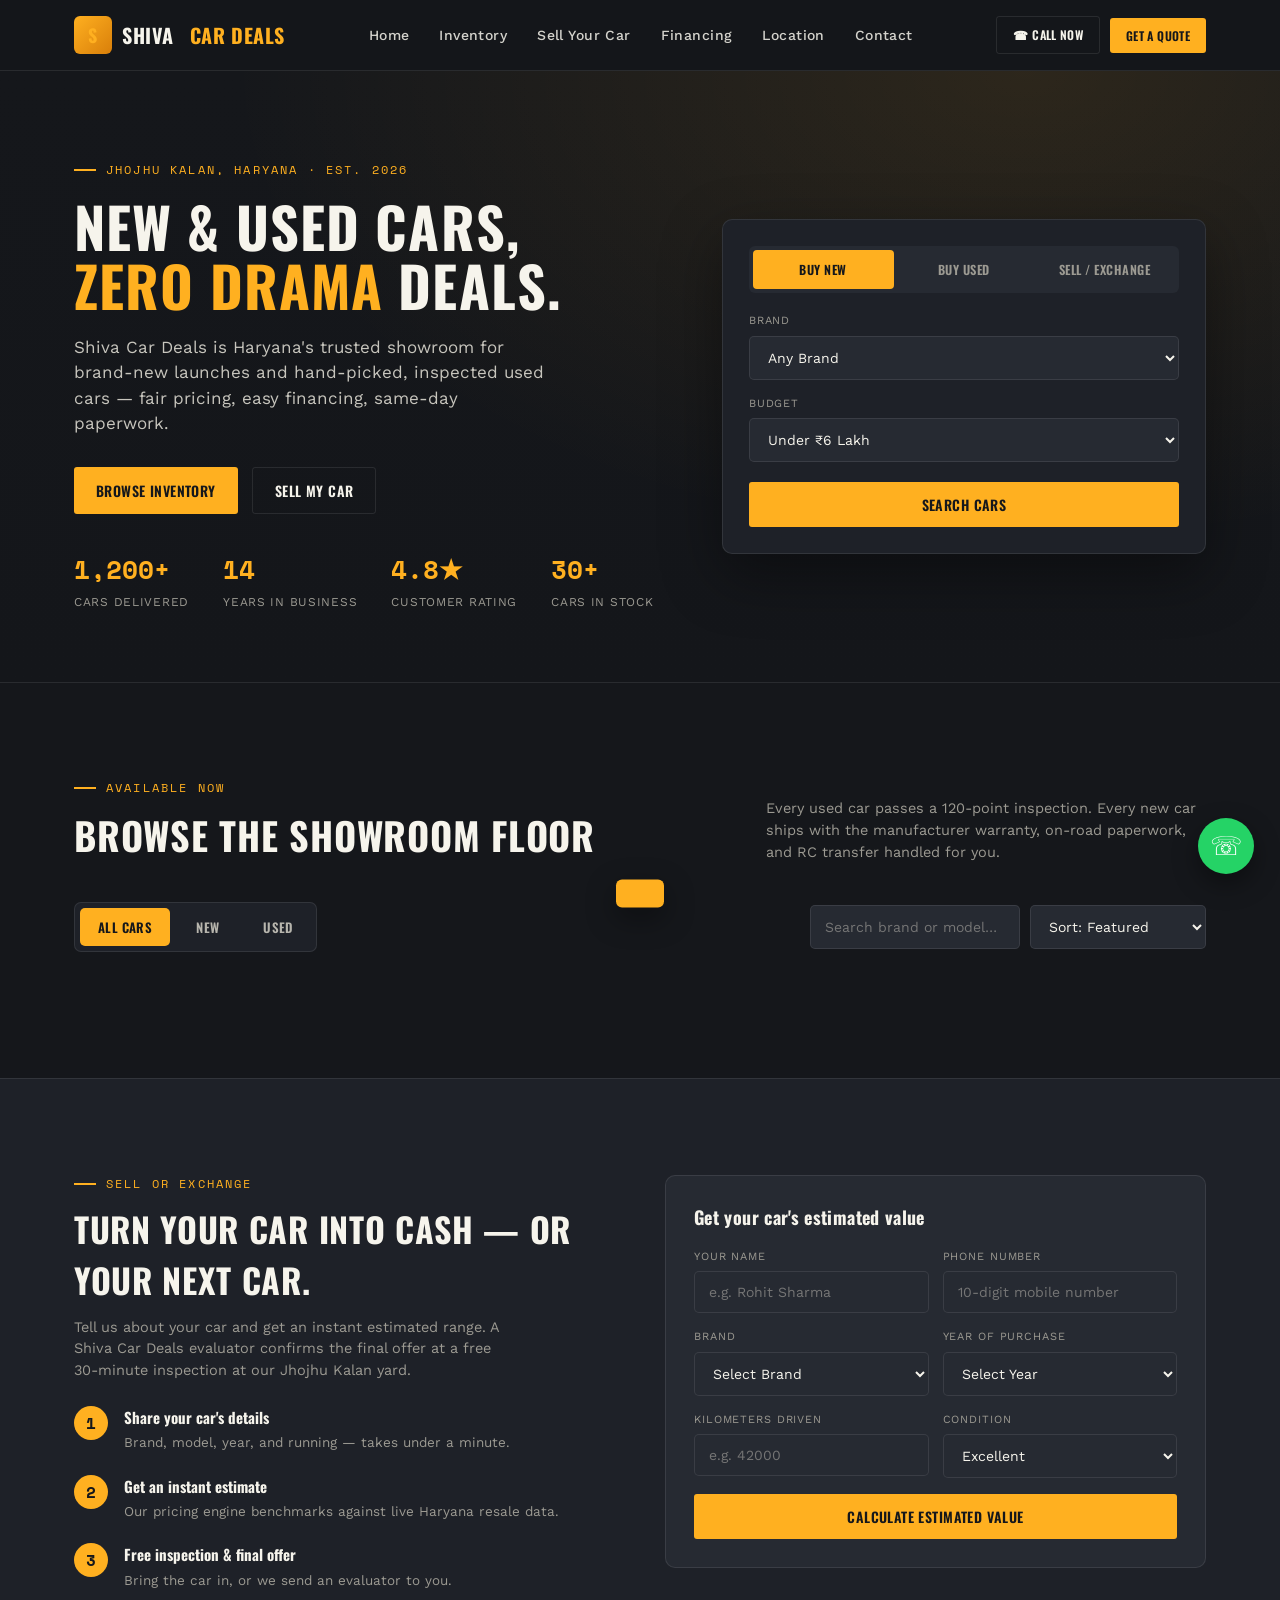
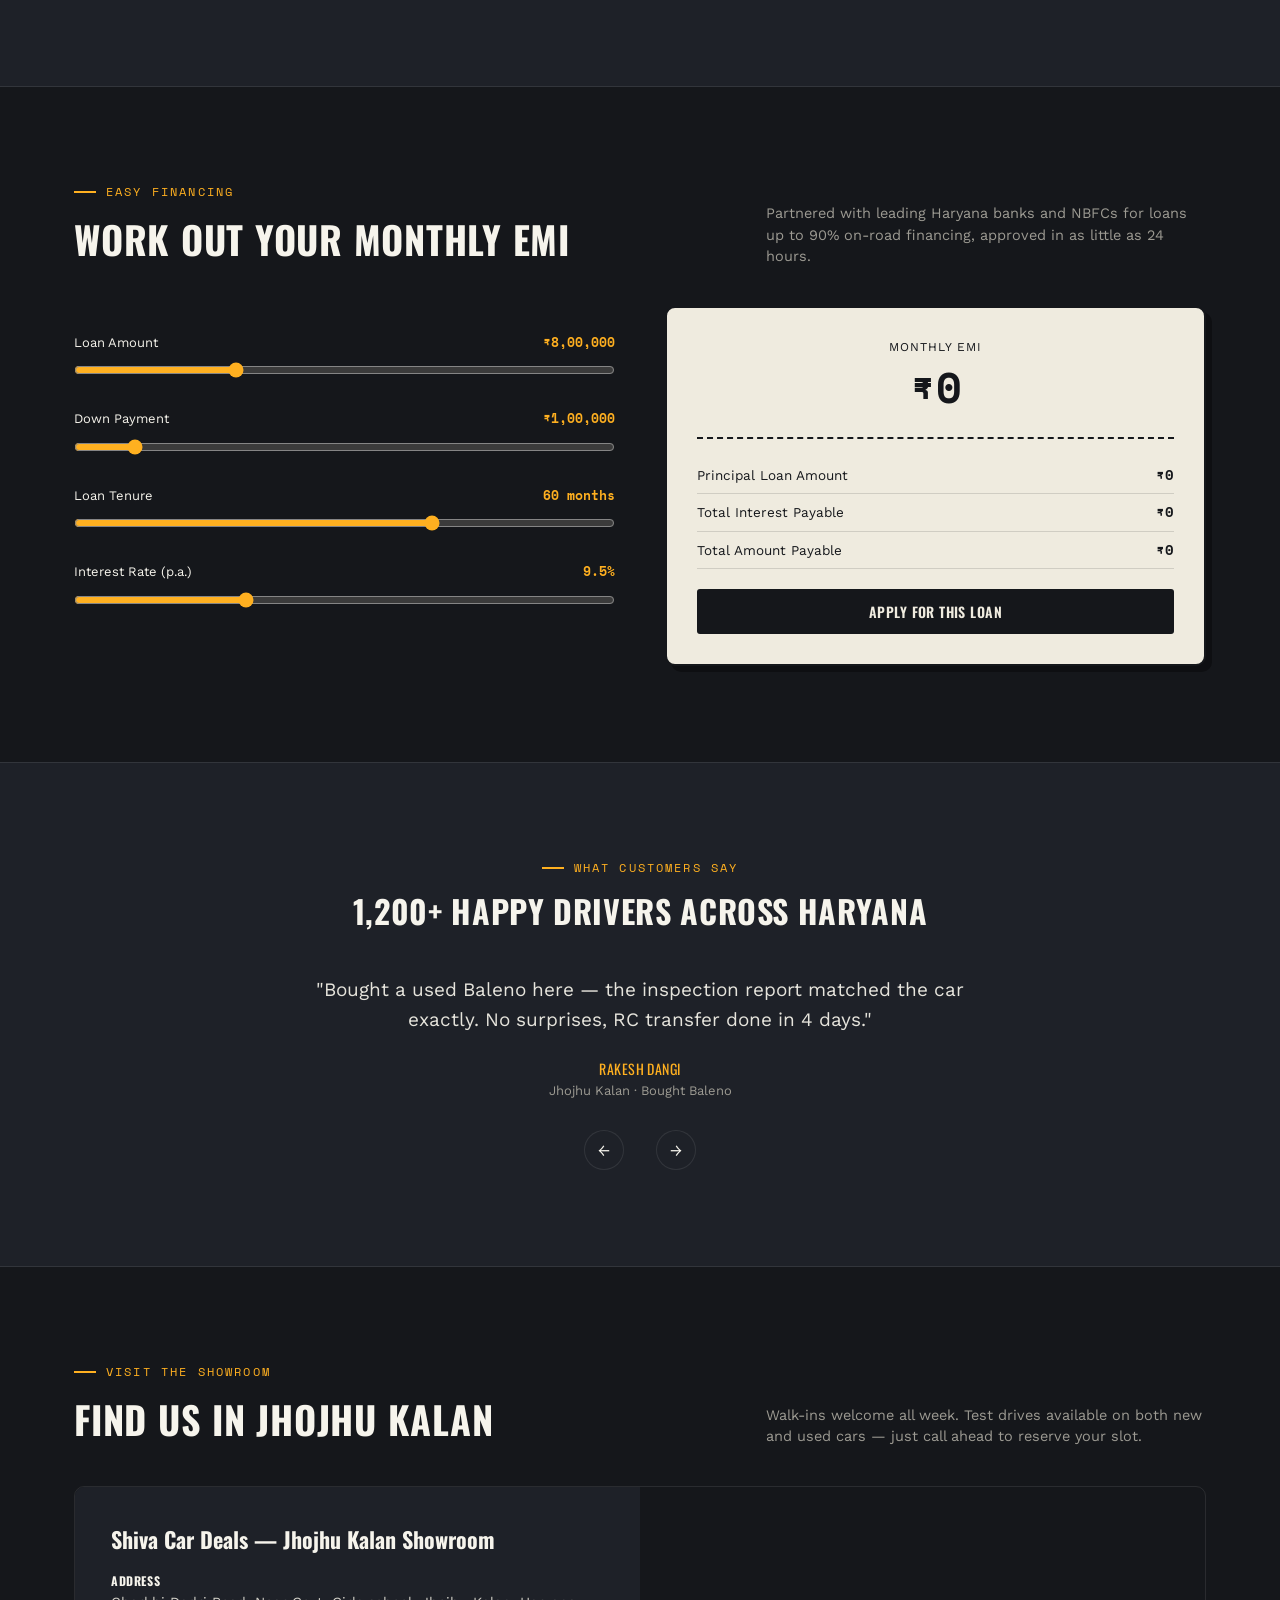
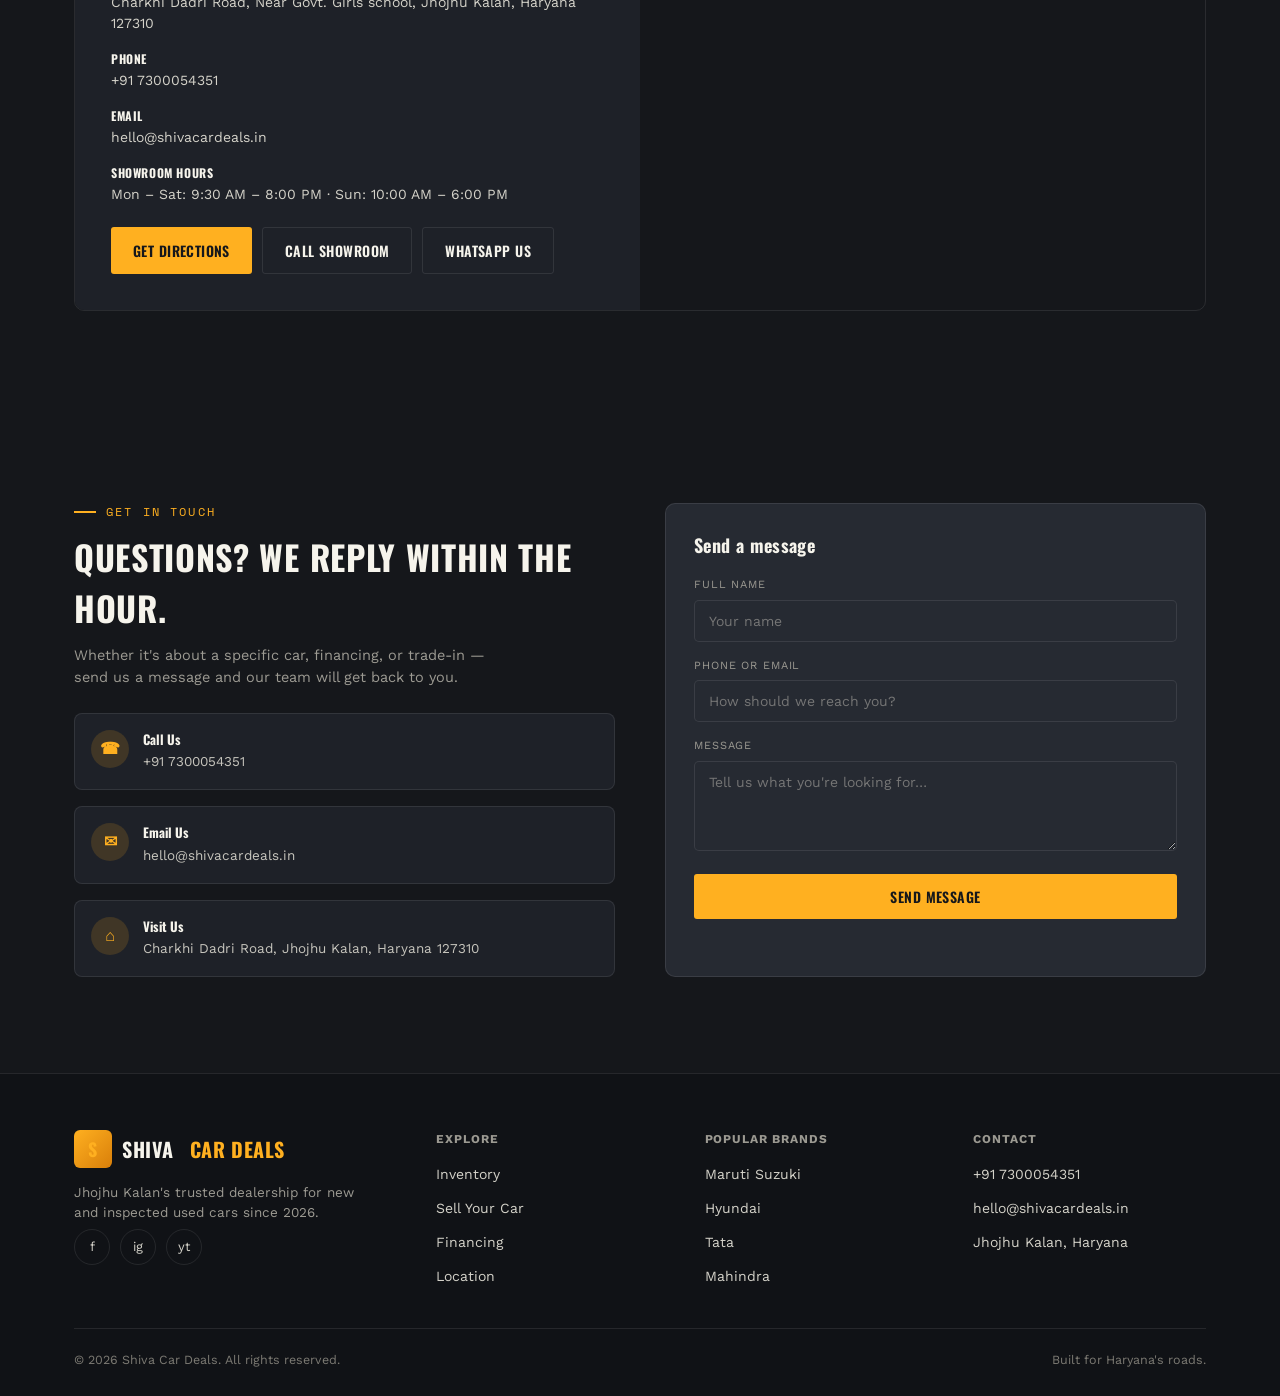
==== index.html @ cdb900ca "Rename shiva.html to index.html" ====
<!DOCTYPE html>
<html lang="en">
<head>
<meta charset="UTF-8">
<meta name="viewport" content="width=device-width, initial-scale=1.0">
<title>Shiva Car Deals — New & Used Cars in Jhojhu Kalan, Haryana</title>
<style>
@import url('https://fonts.googleapis.com/css2?family=Oswald:wght@500;600;700&family=Work+Sans:wght@400;500;600&family=Space+Mono:wght@400;700&display=swap');

:root{
  --asphalt:#15171B;
  --panel:#1E2128;
  --panel-2:#262A32;
  --cream:#F6F4EC;
  --paper:#EFEBDF;
  --amber:#FFB020;
  --amber-dim:#8a6216;
  --red:#D6483F;
  --line:rgba(255,255,255,0.09);
  --line-dark:rgba(21,23,27,0.14);
  --ink:#15171B;
  --ink-soft:#4b4f58;
}
*{box-sizing:border-box; margin:0; padding:0;}
html{scroll-behavior:smooth;}
body{
  background:var(--asphalt);
  color:var(--cream);
  font-family:'Work Sans', sans-serif;
  line-height:1.5;
  overflow-x:hidden;
}
h1,h2,h3,h4,.display{
  font-family:'Oswald', sans-serif;
  text-transform:uppercase;
  letter-spacing:0.02em;
  font-weight:700;
}
.mono{font-family:'Space Mono', monospace;}
a{color:inherit; text-decoration:none;}
button{font-family:inherit; cursor:pointer; border:none;}
img{max-width:100%; display:block;}
.wrap{max-width:1180px; margin:0 auto; padding:0 24px;}
.eyebrow{
  font-family:'Space Mono', monospace;
  font-size:12px;
  letter-spacing:0.18em;
  text-transform:uppercase;
  color:var(--amber);
  display:flex; align-items:center; gap:10px;
}
.eyebrow::before{content:""; width:22px; height:2px; background:var(--amber); display:inline-block;}
section{padding:96px 0;}
@media(max-width:760px){ section{padding:64px 0;} }

/* ---------- plate badge signature ---------- */
.plate{
  display:inline-flex;
  align-items:center;
  gap:8px;
  background:var(--paper);
  color:var(--ink);
  border:2.5px solid var(--ink);
  border-radius:4px;
  padding:4px 10px;
  font-family:'Space Mono', monospace;
  font-weight:700;
  font-size:13px;
  letter-spacing:0.04em;
  box-shadow: 2px 2px 0 rgba(0,0,0,0.25);
  white-space:nowrap;
}
.plate .flag{
  background:#1b3a8a;
  color:#fff;
  font-size:9px;
  padding:2px 4px;
  border-radius:2px;
  letter-spacing:0;
}
.plate.amber-plate{ background:var(--amber); border-color:var(--ink); }
.plate.red-plate{ background:#f0dede; }

/* ---------- nav ---------- */
header{
  position:sticky; top:0; z-index:500;
  background:rgba(21,23,27,0.92);
  backdrop-filter:blur(10px);
  border-bottom:1px solid var(--line);
}
nav{
  display:flex; align-items:center; justify-content:space-between;
  padding:16px 24px; max-width:1180px; margin:0 auto;
}
.logo{
  display:flex; align-items:center; gap:10px;
  font-family:'Oswald'; font-weight:700; font-size:20px; letter-spacing:0.03em;
}
.logo-badge{
  width:38px; height:38px; border-radius:6px;
  background:linear-gradient(135deg, var(--amber), #d97f0a);
  display:flex; align-items:center; justify-content:center;
  color:var(--ink); font-weight:700; font-size:18px;
}
.logo span{color:var(--amber);}
.nav-links{
  display:flex; gap:30px; align-items:center;
  font-size:14px; font-weight:500; letter-spacing:0.03em;
}
.nav-links a{ position:relative; padding:6px 0; opacity:0.85; transition:opacity .2s;}
.nav-links a:hover{opacity:1; color:var(--amber);}
.nav-cta{
  display:flex; gap:10px; align-items:center;
}
.btn{
  display:inline-flex; align-items:center; justify-content:center; gap:8px;
  padding:12px 22px;
  border-radius:3px;
  font-weight:600; font-size:14px;
  letter-spacing:0.03em;
  text-transform:uppercase;
  font-family:'Oswald';
  transition:transform .15s ease, box-shadow .15s ease, background .2s;
  cursor:pointer;
}
.btn-amber{ background:var(--amber); color:var(--ink); }
.btn-amber:hover{ transform:translateY(-2px); box-shadow:0 6px 18px rgba(255,176,32,0.35); }
.btn-outline{ background:transparent; color:var(--cream); border:1.5px solid var(--line); }
.btn-outline:hover{ border-color:var(--amber); color:var(--amber); }
.btn-dark{ background:var(--ink); color:var(--paper); }
.btn-dark:hover{ transform:translateY(-2px); }
.btn-sm{ padding:9px 16px; font-size:12px; }
.btn-full{ width:100%; }
.hamburger{ display:none; flex-direction:column; gap:5px; background:none; padding:6px; }
.hamburger span{ width:24px; height:2px; background:var(--cream); display:block; }

/* ---------- hero ---------- */
.hero{
  position:relative;
  padding:90px 0 70px;
  background:
    radial-gradient(ellipse at 80% 0%, rgba(255,176,32,0.10), transparent 55%),
    linear-gradient(180deg, #15171B 0%, #14161A 100%);
  overflow:hidden;
}
.hero::after{
  content:"";
  position:absolute; left:0; right:0; bottom:0; height:1px;
  background:var(--line);
}
.hero-grid{
  display:grid; grid-template-columns:1.1fr 0.9fr; gap:56px; align-items:center;
}
@media(max-width:900px){ .hero-grid{ grid-template-columns:1fr; } }
.hero h1{
  font-size:clamp(34px, 5vw, 56px);
  line-height:1.05;
  margin:18px 0 20px;
}
.hero h1 em{ font-style:normal; color:var(--amber); }
.hero p.lead{
  font-size:17px; color:#c7c5bd; max-width:480px; margin-bottom:30px;
}
.hero-actions{ display:flex; gap:14px; flex-wrap:wrap; margin-bottom:36px; }
.stat-row{ display:flex; gap:34px; flex-wrap:wrap; }
.stat b{ display:block; font-family:'Space Mono'; font-size:26px; color:var(--amber); }
.stat span{ font-size:12px; letter-spacing:0.06em; color:#9c9a92; text-transform:uppercase; }

/* search widget card */
.search-card{
  background:var(--panel);
  border:1px solid var(--line);
  border-radius:10px;
  padding:26px;
  box-shadow:0 20px 60px rgba(0,0,0,0.4);
}
.mode-toggle{
  display:flex; background:var(--panel-2); border-radius:6px; padding:4px; margin-bottom:20px;
}
.mode-toggle button{
  flex:1; background:transparent; color:#9c9a92; padding:10px 6px; border-radius:4px;
  font-family:'Oswald'; font-size:12.5px; letter-spacing:0.04em; text-transform:uppercase; font-weight:600;
  transition:all .2s;
}
.mode-toggle button.active{ background:var(--amber); color:var(--ink); }
.field-label{ font-size:11px; letter-spacing:0.08em; text-transform:uppercase; color:#9c9a92; margin-bottom:6px; display:block; }
.field{ margin-bottom:16px; }
select, input, textarea{
  width:100%;
  background:var(--panel-2);
  border:1px solid var(--line);
  color:var(--cream);
  padding:12px 14px;
  border-radius:5px;
  font-family:'Work Sans';
  font-size:14px;
}
select:focus, input:focus, textarea:focus{ outline:2px solid var(--amber); outline-offset:1px; border-color:var(--amber); }
.search-card .btn{ margin-top:4px; }

/* ---------- section headers ---------- */
.sec-head{ display:flex; justify-content:space-between; align-items:flex-end; gap:20px; margin-bottom:38px; flex-wrap:wrap; }
.sec-head h2{ font-size:clamp(26px,3.4vw,38px); margin-top:10px; }
.sec-head p{ color:#9c9a92; max-width:440px; font-size:14.5px; }

/* ---------- inventory ---------- */
.inv-controls{
  display:flex; justify-content:space-between; gap:16px; flex-wrap:wrap; margin-bottom:30px;
  align-items:center;
}
.tabs{ display:flex; gap:8px; background:var(--panel); padding:5px; border-radius:7px; border:1px solid var(--line); }
.tabs button{ background:transparent; color:#b7b5ad; padding:9px 18px; border-radius:5px; font-family:'Oswald'; font-size:13px; text-transform:uppercase; letter-spacing:0.03em; font-weight:600; }
.tabs button.active{ background:var(--amber); color:var(--ink); }
.inv-tools{ display:flex; gap:10px; flex-wrap:wrap; }
.inv-tools input, .inv-tools select{ width:auto; min-width:150px; }

.car-grid{ display:grid; grid-template-columns:repeat(3,1fr); gap:22px; }
@media(max-width:960px){ .car-grid{grid-template-columns:repeat(2,1fr);} }
@media(max-width:640px){ .car-grid{grid-template-columns:1fr;} }

.car-card{
  background:var(--panel); border:1px solid var(--line); border-radius:10px; overflow:hidden;
  display:flex; flex-direction:column; transition:transform .2s, border-color .2s;
}
.car-card:hover{ transform:translateY(-4px); border-color:rgba(255,176,32,0.4); }
.car-photo{
  height:150px; position:relative;
  display:flex; align-items:center; justify-content:center;
}
.car-photo .status-tag{
  position:absolute; top:12px; left:12px;
  font-family:'Oswald'; font-size:11px; font-weight:700; letter-spacing:0.05em; text-transform:uppercase;
  padding:5px 10px; border-radius:3px; color:var(--ink);
}
.tag-new{ background:var(--amber); }
.tag-used{ background:#cfd2d8; }
.car-photo svg{ width:88px; height:auto; opacity:0.92; }
.car-body{ padding:18px 18px 20px; display:flex; flex-direction:column; gap:10px; flex:1; }
.car-title{ font-family:'Oswald'; font-size:17px; font-weight:600; text-transform:none; letter-spacing:0; }
.car-meta{ display:flex; flex-wrap:wrap; gap:6px 14px; font-size:12.5px; color:#9c9a92; font-family:'Space Mono'; }
.car-price-row{ display:flex; justify-content:space-between; align-items:center; margin-top:4px; }
.car-actions{ display:flex; gap:8px; margin-top:8px; }
.car-actions .btn{ flex:1; padding:10px; font-size:11.5px; }

/* ---------- sell your car ---------- */
.sell-section{ background:var(--panel); border-top:1px solid var(--line); border-bottom:1px solid var(--line); }
.sell-grid{ display:grid; grid-template-columns:1fr 1fr; gap:50px; align-items:start; }
@media(max-width:860px){ .sell-grid{grid-template-columns:1fr;} }
.sell-steps{ display:flex; flex-direction:column; gap:22px; margin-top:24px; }
.sell-step{ display:flex; gap:16px; }
.sell-step .num{
  font-family:'Space Mono'; font-weight:700; color:var(--ink); background:var(--amber);
  width:34px; height:34px; border-radius:50%; display:flex; align-items:center; justify-content:center; flex-shrink:0;
}
.sell-step h4{ font-size:15px; text-transform:none; letter-spacing:0; margin-bottom:4px; }
.sell-step p{ font-size:13.5px; color:#9c9a92; }
.form-card{ background:var(--panel-2); border:1px solid var(--line); border-radius:10px; padding:28px; }
.form-row2{ display:grid; grid-template-columns:1fr 1fr; gap:14px; }
@media(max-width:520px){ .form-row2{grid-template-columns:1fr;} }
.result-box{
  margin-top:18px; padding:16px; border-radius:7px; background:rgba(255,176,32,0.1); border:1px dashed var(--amber);
  display:none;
}
.result-box.show{ display:block; }
.result-box .value{ font-family:'Space Mono'; font-size:26px; color:var(--amber); font-weight:700; }

/* ---------- finance ---------- */
.finance-grid{ display:grid; grid-template-columns:1fr 1fr; gap:50px; align-items:center; }
@media(max-width:860px){ .finance-grid{grid-template-columns:1fr; } }
.slider-block{ margin-bottom:22px; }
.slider-top{ display:flex; justify-content:space-between; font-size:13px; margin-bottom:8px; }
.slider-top .val{ font-family:'Space Mono'; color:var(--amber); font-weight:700; }
input[type=range]{
  width:100%; accent-color:var(--amber); background:transparent; padding:0; height:20px;
}
.emi-card{
  background:var(--paper); color:var(--ink); border-radius:10px; padding:30px;
  border:2.5px solid var(--ink); box-shadow:6px 6px 0 rgba(0,0,0,0.35);
}
.emi-top{ text-align:center; padding-bottom:18px; border-bottom:2px dashed var(--ink); margin-bottom:18px; }
.emi-top .amt{ font-family:'Space Mono'; font-size:42px; font-weight:700; }
.emi-row{ display:flex; justify-content:space-between; font-size:13.5px; padding:8px 0; border-bottom:1px solid var(--line-dark); }
.emi-row b{ font-family:'Space Mono'; }

/* ---------- testimonials ---------- */
.testi-wrap{ position:relative; max-width:720px; margin:0 auto; text-align:center; }
.testi-slide{ display:none; }
.testi-slide.active{ display:block; animation:fade .4s ease; }
@keyframes fade{ from{opacity:0; transform:translateY(6px);} to{opacity:1; transform:translateY(0);} }
.testi-slide p{ font-size:19px; line-height:1.6; color:#e6e4dc; }
.testi-slide .who{ margin-top:22px; font-family:'Oswald'; color:var(--amber); font-size:14px; letter-spacing:0.03em; text-transform:uppercase; }
.testi-slide .who span{ display:block; color:#9c9a92; font-family:'Work Sans'; text-transform:none; letter-spacing:0; font-size:13px; margin-top:2px;}
.testi-controls{ display:flex; justify-content:center; gap:16px; align-items:center; margin-top:30px; }
.testi-controls button{ background:var(--panel); border:1px solid var(--line); width:40px; height:40px; border-radius:50%; color:var(--cream); font-size:16px; }
.testi-controls button:hover{ border-color:var(--amber); color:var(--amber); }
.dots{ display:flex; gap:8px; }
.dot{ width:8px; height:8px; border-radius:50%; background:var(--line); }
.dot.active{ background:var(--amber); }

/* ---------- location ---------- */
.loc-grid{ display:grid; grid-template-columns:1fr 1fr; gap:0; border:1px solid var(--line); border-radius:10px; overflow:hidden; }
@media(max-width:860px){ .loc-grid{grid-template-columns:1fr;} }
.loc-info{ background:var(--panel); padding:36px; }
.loc-info h3{ font-size:22px; margin-bottom:16px; text-transform:none; letter-spacing:0; }
.loc-line{ display:flex; gap:12px; margin-bottom:16px; font-size:14px; color:#d4d2c9; }
.loc-line b{ color:var(--cream); display:block; font-family:'Oswald'; font-size:12px; letter-spacing:0.05em; text-transform:uppercase; margin-bottom:2px; }
.loc-actions{ display:flex; gap:10px; flex-wrap:wrap; margin-top:22px; }
.map-frame{ min-height:380px; width:100%; border:0; filter:grayscale(0.15) contrast(1.05); }

/* ---------- contact ---------- */
.contact-grid{ display:grid; grid-template-columns:1fr 1fr; gap:50px; }
@media(max-width:860px){ .contact-grid{grid-template-columns:1fr;} }
.contact-card-list{ display:flex; flex-direction:column; gap:16px; margin-top:24px; }
.contact-item{ display:flex; gap:14px; align-items:flex-start; padding:16px; background:var(--panel); border:1px solid var(--line); border-radius:8px; }
.contact-item .ic{ width:38px; height:38px; border-radius:50%; background:rgba(255,176,32,0.15); color:var(--amber); display:flex; align-items:center; justify-content:center; flex-shrink:0; font-weight:700; }
.toast{
  position:fixed; bottom:26px; left:50%; transform:translateX(-50%) translateY(120%);
  background:var(--amber); color:var(--ink); padding:14px 24px; border-radius:6px;
  font-family:'Oswald'; font-weight:600; letter-spacing:0.03em; font-size:14px;
  box-shadow:0 10px 30px rgba(0,0,0,0.4); z-index:2000; transition:transform .35s ease;
}
.toast.show{ transform:translateX(-50%) translateY(0); }

/* ---------- footer ---------- */
footer{ background:#101216; border-top:1px solid var(--line); padding:56px 0 26px; }
.footer-grid{ display:grid; grid-template-columns:1.4fr 1fr 1fr 1fr; gap:36px; margin-bottom:40px; }
@media(max-width:760px){ .footer-grid{grid-template-columns:1fr 1fr;} }
.footer-grid h5{ font-size:12px; letter-spacing:0.08em; color:#9c9a92; text-transform:uppercase; margin-bottom:14px; }
.footer-grid ul{ list-style:none; display:flex; flex-direction:column; gap:10px; }
.footer-grid a{ font-size:14px; color:#d4d2c9; }
.footer-grid a:hover{ color:var(--amber); }
.social-row{ display:flex; gap:10px; margin-top:6px; }
.social-row a{ width:36px; height:36px; border-radius:50%; border:1px solid var(--line); display:flex; align-items:center; justify-content:center; font-size:13px; }
.social-row a:hover{ border-color:var(--amber); color:var(--amber); }
.footer-bottom{ display:flex; justify-content:space-between; flex-wrap:wrap; gap:12px; padding-top:22px; border-top:1px solid var(--line); font-size:12.5px; color:#7c7a73; }

/* ---------- modal ---------- */
.modal-overlay{
  position:fixed; inset:0; background:rgba(10,11,13,0.75); z-index:1000;
  display:none; align-items:center; justify-content:center; padding:20px; backdrop-filter:blur(3px);
}
.modal-overlay.show{ display:flex; }
.modal{
  background:var(--panel); border:1px solid var(--line); border-radius:12px; max-width:560px; width:100%;
  max-height:88vh; overflow-y:auto; padding:30px; position:relative;
}
.modal-close{
  position:absolute; top:16px; right:16px; background:var(--panel-2); width:34px; height:34px; border-radius:50%;
  color:var(--cream); font-size:16px; display:flex; align-items:center; justify-content:center;
}
.modal-close:hover{ color:var(--amber); }
.modal h3{ font-size:22px; text-transform:none; letter-spacing:0; margin-bottom:6px; padding-right:30px; }
.modal .sub{ color:#9c9a92; font-size:13.5px; margin-bottom:22px; }
.detail-photo{ height:150px; border-radius:8px; display:flex; align-items:center; justify-content:center; margin-bottom:18px; }
.detail-photo svg{ width:100px; }
.spec-grid{ display:grid; grid-template-columns:1fr 1fr; gap:10px 18px; margin-bottom:20px; }
.spec-item{ font-size:13px; padding:8px 0; border-bottom:1px solid var(--line); display:flex; justify-content:space-between; }
.spec-item b{ font-family:'Space Mono'; color:var(--amber); }

/* floating whatsapp + back to top */
.float-btn{
  position:fixed; bottom:26px; right:26px; z-index:900;
  width:56px; height:56px; border-radius:50%; background:#25D366; color:#fff;
  display:flex; align-items:center; justify-content:center; font-size:26px;
  box-shadow:0 10px 26px rgba(0,0,0,0.4); transition:transform .2s;
}
.float-btn:hover{ transform:scale(1.08); }
.top-btn{
  position:fixed; bottom:26px; right:92px; z-index:900;
  width:44px; height:44px; border-radius:50%; background:var(--panel); border:1px solid var(--line); color:var(--cream);
  display:none; align-items:center; justify-content:center; font-size:16px;
  box-shadow:0 10px 26px rgba(0,0,0,0.4);
}
.top-btn.show{ display:flex; }

.visually-hidden{ position:absolute; width:1px; height:1px; overflow:hidden; clip:rect(0,0,0,0); }

@media(max-width:900px){
  .nav-links{ position:fixed; top:69px; left:0; right:0; background:var(--asphalt); flex-direction:column; padding:20px 24px;
    border-bottom:1px solid var(--line); display:none; gap:16px; align-items:flex-start; }
  .nav-links.open{ display:flex; }
  .hamburger{ display:flex; }
  .nav-cta .btn-outline{ display:none; }
}
</style>
</head>
<body>

<!-- ============ HEADER ============ -->
<header>
  <nav>
    <a href="#home" class="logo">
      <span class="logo-badge">S</span>
      SHIVA<span>&nbsp;CAR&nbsp;DEALS</span>
    </a>
    <div class="nav-links" id="navLinks">
      <a href="#home" class="nav-link">Home</a>
      <a href="#inventory" class="nav-link">Inventory</a>
      <a href="#sell" class="nav-link">Sell Your Car</a>
      <a href="#finance" class="nav-link">Financing</a>
      <a href="#location" class="nav-link">Location</a>
      <a href="#contact" class="nav-link">Contact</a>
    </div>
    <div class="nav-cta">
      <a href="tel:+919812045678" class="btn btn-outline btn-sm">☎ Call Now</a>
      <button class="btn btn-amber btn-sm" onclick="openEnquiryModal()">Get a Quote</button>
      <button class="hamburger" id="hamburgerBtn" aria-label="Toggle menu">
        <span></span><span></span><span></span>
      </button>
    </div>
  </nav>
</header>

<!-- ============ HERO ============ -->
<section class="hero" id="home">
  <div class="wrap hero-grid">
    <div>
      <div class="eyebrow">Jhojhu Kalan, Haryana · Est. 2026</div>
      <h1>New &amp; used cars,<br><em>zero drama</em> deals.</h1>
      <p class="lead">Shiva Car Deals is Haryana's trusted showroom for brand-new launches and hand-picked, inspected used cars — fair pricing, easy financing, same-day paperwork.</p>
      <div class="hero-actions">
        <button class="btn btn-amber" onclick="scrollToSection('inventory')">Browse Inventory</button>
        <button class="btn btn-outline" onclick="scrollToSection('sell')">Sell My Car</button>
      </div>
      <div class="stat-row">
        <div class="stat"><b class="mono">1,200+</b><span>Cars Delivered</span></div>
        <div class="stat"><b class="mono">14</b><span>Years in Business</span></div>
        <div class="stat"><b class="mono">4.8★</b><span>Customer Rating</span></div>
        <div class="stat"><b class="mono">30+</b><span>Cars in Stock</span></div>
      </div>
    </div>

    <div class="search-card">
      <div class="mode-toggle" id="modeToggle">
        <button class="active" data-mode="new" type="button">Buy New</button>
        <button data-mode="used" type="button">Buy Used</button>
        <button data-mode="sell" type="button">Sell / Exchange</button>
      </div>
      <div id="buyFields">
        <div class="field">
          <label class="field-label">Brand</label>
          <select id="searchBrand">
            <option value="">Any Brand</option>
          </select>
        </div>
        <div class="field">
          <label class="field-label">Budget</label>
          <select id="searchBudget">
            <option value="0-600000">Under ₹6 Lakh</option>
            <option value="600000-1000000">₹6L – ₹10L</option>
            <option value="1000000-1500000">₹10L – ₹15L</option>
            <option value="1500000-99999999">Above ₹15L</option>
          </select>
        </div>
        <button class="btn btn-amber btn-full" id="searchBtn" type="button">Search Cars</button>
      </div>
      <div id="sellFields" style="display:none;">
        <p style="font-size:13.5px;color:#c7c5bd;margin-bottom:16px;">Get an instant estimated valuation for your car — no visit needed to start.</p>
        <button class="btn btn-amber btn-full" type="button" onclick="scrollToSection('sell')">Get My Car's Value</button>
      </div>
    </div>
  </div>
</section>

<!-- ============ INVENTORY ============ -->
<section id="inventory">
  <div class="wrap">
    <div class="sec-head">
      <div>
        <div class="eyebrow">Available Now</div>
        <h2>Browse the showroom floor</h2>
      </div>
      <p>Every used car passes a 120-point inspection. Every new car ships with the manufacturer warranty, on-road paperwork, and RC transfer handled for you.</p>
    </div>

    <div class="inv-controls">
      <div class="tabs" id="invTabs">
        <button class="active" data-filter="all" type="button">All Cars</button>
        <button data-filter="new" type="button">New</button>
        <button data-filter="used" type="button">Used</button>
      </div>
      <div class="inv-tools">
        <input type="text" id="invSearch" placeholder="Search brand or model…">
        <select id="invSort">
          <option value="default">Sort: Featured</option>
          <option value="price-asc">Price: Low to High</option>
          <option value="price-desc">Price: High to Low</option>
          <option value="year-desc">Year: Newest First</option>
        </select>
      </div>
    </div>

    <div class="car-grid" id="carGrid"></div>
  </div>
</section>

<!-- ============ SELL YOUR CAR ============ -->
<section class="sell-section" id="sell">
  <div class="wrap sell-grid">
    <div>
      <div class="eyebrow">Sell or Exchange</div>
      <h2 style="font-size:clamp(24px,3vw,34px); margin-top:10px;">Turn your car into cash — or your next car.</h2>
      <p style="color:#9c9a92; margin-top:12px; font-size:14.5px; max-width:440px;">Tell us about your car and get an instant estimated range. A Shiva Car Deals evaluator confirms the final offer at a free 30-minute inspection at our Jhojhu Kalan yard.</p>
      <div class="sell-steps">
        <div class="sell-step">
          <div class="num mono">1</div>
          <div><h4>Share your car's details</h4><p>Brand, model, year, and running — takes under a minute.</p></div>
        </div>
        <div class="sell-step">
          <div class="num mono">2</div>
          <div><h4>Get an instant estimate</h4><p>Our pricing engine benchmarks against live Haryana resale data.</p></div>
        </div>
        <div class="sell-step">
          <div class="num mono">3</div>
          <div><h4>Free inspection &amp; final offer</h4><p>Bring the car in, or we send an evaluator to you.</p></div>
        </div>
      </div>
    </div>

    <div class="form-card">
      <h3 style="font-size:18px; text-transform:none; margin-bottom:18px;">Get your car's estimated value</h3>
      <form id="valuationForm">
        <div class="form-row2">
          <div class="field">
            <label class="field-label">Your Name</label>
            <input type="text" required placeholder="e.g. Rohit Sharma">
          </div>
          <div class="field">
            <label class="field-label">Phone Number</label>
            <input type="tel" required pattern="[0-9]{10}" placeholder="10-digit mobile number">
          </div>
        </div>
        <div class="form-row2">
          <div class="field">
            <label class="field-label">Brand</label>
            <select id="valBrand" required>
              <option value="">Select Brand</option>
              <option value="Maruti Suzuki">Maruti Suzuki</option>
              <option value="Hyundai">Hyundai</option>
              <option value="Tata">Tata</option>
              <option value="Mahindra">Mahindra</option>
              <option value="Honda">Honda</option>
              <option value="Toyota">Toyota</option>
              <option value="Kia">Kia</option>
              <option value="Other">Other</option>
            </select>
          </div>
          <div class="field">
            <label class="field-label">Year of Purchase</label>
            <select id="valYear" required>
              <option value="">Select Year</option>
            </select>
          </div>
        </div>
        <div class="form-row2">
          <div class="field">
            <label class="field-label">Kilometers Driven</label>
            <input type="number" id="valKm" required placeholder="e.g. 42000">
          </div>
          <div class="field">
            <label class="field-label">Condition</label>
            <select id="valCondition" required>
              <option value="1.08">Excellent</option>
              <option value="1.0">Good</option>
              <option value="0.88">Average</option>
              <option value="0.72">Needs Work</option>
            </select>
          </div>
        </div>
        <button type="submit" class="btn btn-amber btn-full">Calculate Estimated Value</button>
      </form>
      <div class="result-box" id="valResult">
        <div style="font-size:12px; letter-spacing:0.06em; text-transform:uppercase; color:#c7c5bd;">Estimated Value Range</div>
        <div class="value" id="valOutput">₹0 – ₹0</div>
        <p style="font-size:12.5px; color:#c7c5bd; margin-top:8px;">This is an instant estimate. Final offer confirmed after free inspection.</p>
        <button class="btn btn-dark btn-sm" style="margin-top:12px;" type="button" onclick="openEnquiryModal('Car Valuation Follow-up')">Book Free Inspection</button>
      </div>
    </div>
  </div>
</section>

<!-- ============ FINANCE ============ -->
<section id="finance">
  <div class="wrap">
    <div class="sec-head">
      <div>
        <div class="eyebrow">Easy Financing</div>
        <h2>Work out your monthly EMI</h2>
      </div>
      <p>Partnered with leading Haryana banks and NBFCs for loans up to 90% on-road financing, approved in as little as 24 hours.</p>
    </div>
    <div class="finance-grid">
      <div>
        <div class="slider-block">
          <div class="slider-top"><span>Loan Amount</span><span class="val mono" id="loanAmtLabel">₹8,00,000</span></div>
          <input type="range" id="loanAmt" min="100000" max="2500000" step="10000" value="800000">
        </div>
        <div class="slider-block">
          <div class="slider-top"><span>Down Payment</span><span class="val mono" id="downPayLabel">₹1,00,000</span></div>
          <input type="range" id="downPay" min="0" max="1000000" step="10000" value="100000">
        </div>
        <div class="slider-block">
          <div class="slider-top"><span>Loan Tenure</span><span class="val mono" id="tenureLabel">60 months</span></div>
          <input type="range" id="tenure" min="12" max="84" step="6" value="60">
        </div>
        <div class="slider-block">
          <div class="slider-top"><span>Interest Rate (p.a.)</span><span class="val mono" id="rateLabel">9.5%</span></div>
          <input type="range" id="rate" min="7" max="15" step="0.1" value="9.5">
        </div>
      </div>
      <div class="emi-card">
        <div class="emi-top">
          <div style="font-size:12px;letter-spacing:0.08em;text-transform:uppercase;">Monthly EMI</div>
          <div class="amt" id="emiOutput">₹0</div>
        </div>
        <div class="emi-row"><span>Principal Loan Amount</span><b id="emiPrincipal">₹0</b></div>
        <div class="emi-row"><span>Total Interest Payable</span><b id="emiInterest">₹0</b></div>
        <div class="emi-row"><span>Total Amount Payable</span><b id="emiTotal">₹0</b></div>
        <button class="btn btn-dark btn-full" style="margin-top:20px;" onclick="openEnquiryModal('EMI Financing Application')">Apply for This Loan</button>
      </div>
    </div>
  </div>
</section>

<!-- ============ TESTIMONIALS ============ -->
<section style="background:var(--panel); border-top:1px solid var(--line); border-bottom:1px solid var(--line);">
  <div class="wrap">
    <div class="eyebrow" style="justify-content:center;">What Customers Say</div>
    <h2 style="text-align:center; margin:10px 0 40px; font-size:clamp(24px,3vw,32px);">1,200+ happy drivers across Haryana</h2>
    <div class="testi-wrap">
      <div class="testi-slide active">
        <p>"Bought a used Baleno here — the inspection report matched the car exactly. No surprises, RC transfer done in 4 days."</p>
        <div class="who">Rakesh Dangi <span>Jhojhu Kalan · Bought Baleno</span></div>
      </div>
      <div class="testi-slide">
        <p>"Sold my old Baleno through their exchange program and drove home a new Creta the same evening. Genuinely smooth process."</p>
        <div class="who">Priya Yadav <span>Bhiwadi · Exchanged for Creta</span></div>
      </div>
      <div class="testi-slide">
        <p>"Financing was sorted in a day. The EMI calculator on their site matched the bank's final numbers almost exactly."</p>
        <div class="who">Sandeep Kumar <span>Gurugram · Bought Nexon EV</span></div>
      </div>
      <div class="testi-slide">
        <p>"Straightforward negotiation, no hidden charges at billing. This is my second car from Shiva Car Deals."</p>
        <div class="who">Meenakshi Chauhan <span>Jhojhu Kalan · Bought Swift</span></div>
      </div>
      <div class="testi-controls">
        <button id="testiPrev" aria-label="Previous testimonial">←</button>
        <div class="dots" id="testiDots"></div>
        <button id="testiNext" aria-label="Next testimonial">→</button>
      </div>
    </div>
  </div>
</section>

<!-- ============ LOCATION ============ -->
<section id="location">
  <div class="wrap">
    <div class="sec-head">
      <div>
        <div class="eyebrow">Visit the Showroom</div>
        <h2>Find us in Jhojhu Kalan</h2>
      </div>
      <p>Walk-ins welcome all week. Test drives available on both new and used cars — just call ahead to reserve your slot.</p>
    </div>
    <div class="loc-grid">
      <div class="loc-info">
        <h3>Shiva Car Deals — Jhojhu Kalan Showroom</h3>
        <div class="loc-line"><div><b>Address</b>Charkhi Dadri Road, Near Govt. Girls school, Jhojhu Kalan, Haryana 127310 </div></div>
        <div class="loc-line"><div><b>Phone</b>+91 7300054351</div></div>
        <div class="loc-line"><div><b>Email</b>hello@shivacardeals.in</div></div>
        <div class="loc-line"><div><b>Showroom Hours</b>Mon – Sat: 9:30 AM – 8:00 PM · Sun: 10:00 AM – 6:00 PM</div></div>
        <div class="loc-actions">
          <button class="btn btn-amber" type="button" onclick="getDirections()">Get Directions</button>
          <a class="btn btn-outline" href="tel:+919812045678">Call Showroom</a>
          <a class="btn btn-outline" href="https://wa.me/919812045678?text=Hi%20Shiva%20Car%20Deals%2C%20I%27d%20like%20to%20know%20more." target="_blank" rel="noopener">WhatsApp Us</a>
        </div>
      </div>
      <iframe class="map-frame" id="mapFrame"
        src="https://www.google.com/maps?q=Model+Town,+Jhojhu Kalan,+Haryana&output=embed"
        loading="lazy" referrerpolicy="no-referrer-when-downgrade" title="Shiva Car Deals location map"></iframe>
    </div>
  </div>
</section>

<!-- ============ CONTACT ============ -->
<section id="contact">
  <div class="wrap contact-grid">
    <div>
      <div class="eyebrow">Get in Touch</div>
      <h2 style="font-size:clamp(24px,3vw,34px); margin-top:10px;">Questions? We reply within the hour.</h2>
      <p style="color:#9c9a92; margin-top:12px; font-size:14.5px; max-width:420px;">Whether it's about a specific car, financing, or trade-in — send us a message and our team will get back to you.</p>
      <div class="contact-card-list">
        <div class="contact-item"><div class="ic">☎</div><div><b style="display:block;font-family:'Oswald';font-size:13px;">Call Us</b><span style="font-size:13.5px;color:#c7c5bd;"><a href="tel:+919812045678">+91 7300054351</a></span></div></div>
        <div class="contact-item"><div class="ic">✉</div><div><b style="display:block;font-family:'Oswald';font-size:13px;">Email Us</b><span style="font-size:13.5px;color:#c7c5bd;"><a href="mailto:hello@shivacardeals.in">hello@shivacardeals.in</a></span></div></div>
        <div class="contact-item"><div class="ic">⌂</div><div><b style="display:block;font-family:'Oswald';font-size:13px;">Visit Us</b><span style="font-size:13.5px;color:#c7c5bd;">Charkhi Dadri Road, Jhojhu Kalan, Haryana 127310 </span></div></div>
      </div>
    </div>
    <div class="form-card">
      <h3 style="font-size:18px; text-transform:none; margin-bottom:18px;">Send a message</h3>
      <form id="contactForm">
        <div class="field"><label class="field-label">Full Name</label><input type="text" required placeholder="Your name"></div>
        <div class="field"><label class="field-label">Phone or Email</label><input type="text" required placeholder="How should we reach you?"></div>
        <div class="field"><label class="field-label">Message</label><textarea rows="4" required placeholder="Tell us what you're looking for…"></textarea></div>
        <button type="submit" class="btn btn-amber btn-full">Send Message</button>
      </form>
    </div>
  </div>
</section>

<!-- ============ FOOTER ============ -->
<footer>
  <div class="wrap">
    <div class="footer-grid">
      <div>
        <div class="logo" style="margin-bottom:14px;"><span class="logo-badge">S</span>SHIVA<span>&nbsp;CAR&nbsp;DEALS</span></div>
        <p style="font-size:13.5px; color:#9c9a92; max-width:280px;">Jhojhu Kalan's trusted dealership for new and inspected used cars since 2026.</p>
        <div class="social-row">
          <a href="https://www.facebook.com" target="_blank" rel="noopener" aria-label="Facebook">f</a>
          <a href="https://www.instagram.com" target="_blank" rel="noopener" aria-label="Instagram">ig</a>
          <a href="https://www.youtube.com" target="_blank" rel="noopener" aria-label="YouTube">yt</a>
        </div>
      </div>
      <div>
        <h5>Explore</h5>
        <ul>
          <li><a href="#inventory" class="nav-link">Inventory</a></li>
          <li><a href="#sell" class="nav-link">Sell Your Car</a></li>
          <li><a href="#finance" class="nav-link">Financing</a></li>
          <li><a href="#location" class="nav-link">Location</a></li>
        </ul>
      </div>
      <div>
        <h5>Popular Brands</h5>
        <ul>
          <li><a href="#" onclick="filterByBrandFooter(event,'Maruti Suzuki')">Maruti Suzuki</a></li>
          <li><a href="#" onclick="filterByBrandFooter(event,'Hyundai')">Hyundai</a></li>
          <li><a href="#" onclick="filterByBrandFooter(event,'Tata')">Tata</a></li>
          <li><a href="#" onclick="filterByBrandFooter(event,'Mahindra')">Mahindra</a></li>
        </ul>
      </div>
      <div>
        <h5>Contact</h5>
        <ul>
          <li><a href="tel:+919812045678">+91 7300054351</a></li>
          <li><a href="mailto:hello@shivacardeals.in">hello@shivacardeals.in</a></li>
          <li><a href="#location" class="nav-link">Jhojhu Kalan, Haryana</a></li>
        </ul>
      </div>
    </div>
    <div class="footer-bottom">
      <span>© 2026 Shiva Car Deals. All rights reserved.</span>
      <span>Built for Haryana's roads.</span>
    </div>
  </div>
</footer>

<!-- ============ ENQUIRY MODAL ============ -->
<div class="modal-overlay" id="enquiryOverlay">
  <div class="modal">
    <button class="modal-close" onclick="closeModal('enquiryOverlay')">✕</button>
    <div id="enquiryContent">
      <h3 id="enquiryTitle">Enquire Now</h3>
      <p class="sub" id="enquirySub">Fill in your details and our team will call you back shortly.</p>
      <form id="enquiryForm">
        <div class="form-row2">
          <div class="field"><label class="field-label">Full Name</label><input type="text" required placeholder="Your name"></div>
          <div class="field"><label class="field-label">Phone Number</label><input type="tel" required pattern="[0-9]{10}" placeholder="10-digit mobile number"></div>
        </div>
        <div class="field"><label class="field-label">Message (optional)</label><textarea rows="3" placeholder="Any specific requirement?"></textarea></div>
        <button type="submit" class="btn btn-amber btn-full">Submit Enquiry</button>
      </form>
    </div>
    <div id="enquirySuccess" style="display:none; text-align:center; padding:20px 0;">
      <div style="font-size:44px;">✓</div>
      <h3 style="margin-top:10px;">Enquiry received!</h3>
      <p class="sub">A Shiva Car Deals representative will call you within the hour.</p>
      <button class="btn btn-outline" onclick="closeModal('enquiryOverlay')">Close</button>
    </div>
  </div>
</div>

<!-- ============ CAR DETAIL MODAL ============ -->
<div class="modal-overlay" id="detailOverlay">
  <div class="modal" id="detailModalBody"></div>
</div>

<div class="toast" id="toast"></div>
<a href="https://wa.me/919812045678?text=Hi%20Shiva%20Car%20Deals%2C%20I%27d%20like%20to%20enquire." target="_blank" rel="noopener" class="float-btn" aria-label="Chat on WhatsApp">☏</a>
<button class="top-btn" id="topBtn" aria-label="Back to top">↑</button>

<script>
/* ================= DATA ================= */
const cars = [
  {id:1, brand:"Maruti Suzuki", model:"Swift ZXi", type:"new", year:2026, km:null, price:649000, fuel:"Petrol", trans:"Manual", color:"Pearl White"},
  {id:2, brand:"Hyundai", model:"Creta SX", type:"new", year:2026, km:null, price:1120000, fuel:"Petrol", trans:"Automatic", color:"Fiery Red"},
  {id:3, brand:"Tata", model:"Nexon EV Max", type:"new", year:2026, km:null, price:1450000, fuel:"Electric", trans:"Automatic", color:"Intensi-Blue"},
  {id:4, brand:"Mahindra", model:"Thar LX", type:"new", year:2026, km:null, price:1390000, fuel:"Diesel", trans:"Manual", color:"Napoli Black"},
  {id:5, brand:"Honda", model:"City VX", type:"used", year:2022, km:28000, price:980000, fuel:"Petrol", trans:"Automatic", color:"Lunar Silver"},
  {id:6, brand:"Maruti Suzuki", model:"Baleno Delta", type:"used", year:2021, km:34500, price:560000, fuel:"Petrol", trans:"Manual", color:"Granite Grey"},
  {id:7, brand:"Toyota", model:"Innova Crysta GX", type:"used", year:2020, km:52000, price:1520000, fuel:"Diesel", trans:"Manual", color:"Super White"},
  {id:8, brand:"Kia", model:"Seltos HTX", type:"used", year:2023, km:18200, price:1090000, fuel:"Petrol", trans:"Automatic", color:"Intense Red"},
  {id:9, brand:"Hyundai", model:"i20 Sportz", type:"new", year:2026, km:null, price:780000, fuel:"Petrol", trans:"Manual", color:"Atlas White"},
  {id:10, brand:"Mahindra", model:"XUV700 AX7", type:"used", year:2022, km:25000, price:1740000, fuel:"Diesel", trans:"Automatic", color:"Midnight Black"},
];

const carColors = ["#FFB020","#D6483F","#3E7CB1","#5B8C5A","#9C6ADE"];

function carSvg(idx){
  const c = carColors[idx % carColors.length];
  return `<svg viewBox="0 0 200 100" xmlns="http://www.w3.org/2000/svg">
    <rect x="10" y="55" width="180" height="24" rx="6" fill="${c}"/>
    <path d="M35 55 L55 30 Q60 25 68 25 L132 25 Q140 25 145 30 L165 55 Z" fill="${c}"/>
    <path d="M60 32 L70 30 L98 30 L98 50 L60 50 Z" fill="#15171B" opacity="0.55"/>
    <path d="M102 30 L130 30 L138 50 L102 50 Z" fill="#15171B" opacity="0.55"/>
    <circle cx="55" cy="80" r="14" fill="#15171B"/><circle cx="55" cy="80" r="6" fill="#C8CCD1"/>
    <circle cx="150" cy="80" r="14" fill="#15171B"/><circle cx="150" cy="80" r="6" fill="#C8CCD1"/>
  </svg>`;
}

function fmtINR(n){
  if(n >= 100000){ return "₹" + (n/100000).toFixed(2).replace(/\\.00$/,'') + " Lakh"; }
  return "₹" + n.toLocaleString('en-IN');
}
function fmtFull(n){ return "₹" + Math.round(n).toLocaleString('en-IN'); }

/* ================= RENDER INVENTORY ================= */
const grid = document.getElementById('carGrid');
let currentFilter = 'all';
let currentSearch = '';
let currentSort = 'default';

function renderCars(){
  let list = cars.filter(c => currentFilter === 'all' || c.type === currentFilter);
  if(currentSearch.trim()){
    const q = currentSearch.toLowerCase();
    list = list.filter(c => (c.brand+' '+c.model).toLowerCase().includes(q));
  }
  if(currentSort === 'price-asc') list = [...list].sort((a,b)=>a.price-b.price);
  if(currentSort === 'price-desc') list = [...list].sort((a,b)=>b.price-a.price);
  if(currentSort === 'year-desc') list = [...list].sort((a,b)=>b.year-a.year);

  grid.innerHTML = list.length ? list.map((c,i)=>`
    <div class="car-card">
      <div class="car-photo" style="background:linear-gradient(160deg, var(--panel-2), var(--asphalt));">
        <span class="status-tag ${c.type==='new'?'tag-new':'tag-used'}">${c.type==='new'?'New':'Used'}</span>
        ${carSvg(c.id)}
      </div>
      <div class="car-body">
        <div class="car-title">${c.brand} ${c.model}</div>
        <div class="car-meta">
          <span>${c.year}</span><span>${c.fuel}</span><span>${c.trans}</span>
          ${c.km ? `<span>${c.km.toLocaleString('en-IN')} km</span>` : `<span>0 km</span>`}
        </div>
        <div class="car-price-row">
          <span class="plate ${c.type==='new'?'amber-plate':''}"><span class="flag">IND</span>${fmtINR(c.price)}</span>
        </div>
        <div class="car-actions">
          <button class="btn btn-outline" type="button" onclick="openDetail(${c.id})">View Details</button>
          <button class="btn btn-amber" type="button" onclick="openEnquiryModal('${c.brand} ${c.model}')">Enquire</button>
        </div>
      </div>
    </div>
  `).join('') : `<p style="color:#9c9a92; grid-column:1/-1; text-align:center; padding:40px 0;">No cars match your search. Try a different brand or filter.</p>`;
}

// populate year dropdown for valuation form
const valYearSelect = document.getElementById('valYear');
for(let y=2026; y>=2026; y--){
  const opt = document.createElement('option'); opt.value=y; opt.textContent=y; valYearSelect.appendChild(opt);
}

// populate brand dropdown
const brandSelect = document.getElementById('searchBrand');
[...new Set(cars.map(c=>c.brand))].forEach(b=>{
  const opt = document.createElement('option'); opt.value=b; opt.textContent=b; brandSelect.appendChild(opt);
});

renderCars();

/* filter tabs */
document.getElementById('invTabs').addEventListener('click', e=>{
  const btn = e.target.closest('button'); if(!btn) return;
  document.querySelectorAll('#invTabs button').forEach(b=>b.classList.remove('active'));
  btn.classList.add('active');
  currentFilter = btn.dataset.filter;
  renderCars();
});
document.getElementById('invSearch').addEventListener('input', e=>{ currentSearch = e.target.value; renderCars(); });
document.getElementById('invSort').addEventListener('change', e=>{ currentSort = e.target.value; renderCars(); });

/* hero mode toggle */
document.getElementById('modeToggle').addEventListener('click', e=>{
  const btn = e.target.closest('button'); if(!btn) return;
  document.querySelectorAll('#modeToggle button').forEach(b=>b.classList.remove('active'));
  btn.classList.add('active');
  const mode = btn.dataset.mode;
  document.getElementById('buyFields').style.display = mode === 'sell' ? 'none' : 'block';
  document.getElementById('sellFields').style.display = mode === 'sell' ? 'block' : 'none';
});

/* hero search button */
document.getElementById('searchBtn').addEventListener('click', ()=>{
  const activeMode = document.querySelector('#modeToggle button.active').dataset.mode;
  const brand = document.getElementById('searchBrand').value;
  const [min,max] = document.getElementById('searchBudget').value.split('-').map(Number);
  currentFilter = activeMode === 'used' ? 'used' : 'all';
  document.querySelectorAll('#invTabs button').forEach(b=>b.classList.toggle('active', b.dataset.filter===currentFilter));
  currentSearch = brand || '';
  document.getElementById('invSearch').value = brand || '';
  let list = cars.filter(c=> (currentFilter==='all'||c.type===currentFilter) && c.price>=min && c.price<=max && (!brand || c.brand===brand));
  renderCarsCustom(list);
  scrollToSection('inventory');
});
function renderCarsCustom(list){
  grid.innerHTML = list.length ? list.map((c,i)=>`
    <div class="car-card">
      <div class="car-photo" style="background:linear-gradient(160deg, var(--panel-2), var(--asphalt));">
        <span class="status-tag ${c.type==='new'?'tag-new':'tag-used'}">${c.type==='new'?'New':'Used'}</span>
        ${carSvg(c.id)}
      </div>
      <div class="car-body">
        <div class="car-title">${c.brand} ${c.model}</div>
        <div class="car-meta"><span>${c.year}</span><span>${c.fuel}</span><span>${c.trans}</span>${c.km?`<span>${c.km.toLocaleString('en-IN')} km</span>`:`<span>0 km</span>`}</div>
        <div class="car-price-row"><span class="plate ${c.type==='new'?'amber-plate':''}"><span class="flag">IND</span>${fmtINR(c.price)}</span></div>
        <div class="car-actions">
          <button class="btn btn-outline" type="button" onclick="openDetail(${c.id})">View Details</button>
          <button class="btn btn-amber" type="button" onclick="openEnquiryModal('${c.brand} ${c.model}')">Enquire</button>
        </div>
      </div>
    </div>`).join('') : `<p style="color:#9c9a92; grid-column:1/-1; text-align:center; padding:40px 0;">No cars matched that search — showing full inventory instead.</p>${(renderCars(),'')}`;
}

function filterByBrandFooter(e, brand){
  e.preventDefault();
  currentSearch = brand;
  document.getElementById('invSearch').value = brand;
  currentFilter = 'all';
  document.querySelectorAll('#invTabs button').forEach(b=>b.classList.toggle('active', b.dataset.filter==='all'));
  renderCars();
  scrollToSection('inventory');
}

/* ================= DETAIL MODAL ================= */
function openDetail(id){
  const c = cars.find(x=>x.id===id);
  const idx = cars.indexOf(c);
  document.getElementById('detailModalBody').innerHTML = `
    <button class="modal-close" onclick="closeModal('detailOverlay')">✕</button>
    <div class="detail-photo" style="background:linear-gradient(160deg, var(--panel-2), var(--asphalt));">${carSvg(c.id)}</div>
    <h3>${c.brand} ${c.model}</h3>
    <p class="sub">${c.type==='new'?'Brand New':'Certified Used'} · ${c.color}</p>
    <span class="plate ${c.type==='new'?'amber-plate':''}" style="margin-bottom:20px; display:inline-flex;"><span class="flag">IND</span>${fmtINR(c.price)}</span>
    <div class="spec-grid">
      <div class="spec-item"><span>Year</span><b>${c.year}</b></div>
      <div class="spec-item"><span>Fuel Type</span><b>${c.fuel}</b></div>
      <div class="spec-item"><span>Transmission</span><b>${c.trans}</b></div>
      <div class="spec-item"><span>Odometer</span><b>${c.km ? c.km.toLocaleString('en-IN')+' km' : '0 km'}</b></div>
      <div class="spec-item"><span>Color</span><b>${c.color}</b></div>
      <div class="spec-item"><span>Est. EMI</span><b>${fmtFull(estimateEmi(c.price))}/mo</b></div>
    </div>
    <div style="display:flex; gap:10px;">
      <button class="btn btn-outline" style="flex:1;" type="button" onclick="closeModal('detailOverlay')">Close</button>
      <button class="btn btn-amber" style="flex:1;" type="button" onclick="closeModal('detailOverlay'); openEnquiryModal('${c.brand} ${c.model}')">Enquire About This Car</button>
    </div>
  `;
  document.getElementById('detailOverlay').classList.add('show');
}
function estimateEmi(price){
  const loan = price*0.85, r = 0.095/12, n = 60;
  return loan*r*Math.pow(1+r,n)/(Math.pow(1+r,n)-1);
}

/* ================= ENQUIRY MODAL ================= */
function openEnquiryModal(context){
  document.getElementById('enquiryForm').style.display='block';
  document.getElementById('enquirySuccess').style.display='none';
  document.getElementById('enquiryForm').reset();
  document.getElementById('enquiryTitle').textContent = context ? `Enquire — ${context}` : 'Get a Quote';
  document.getElementById('enquirySub').textContent = context
    ? `Interested in the ${context}? Leave your number and we'll call you back.`
    : `Tell us what you're looking for and our team will call you back shortly.`;
  document.getElementById('enquiryOverlay').classList.add('show');
}
document.getElementById('enquiryForm').addEventListener('submit', e=>{
  e.preventDefault();
  document.getElementById('enquiryForm').style.display='none';
  document.getElementById('enquirySuccess').style.display='block';
});

function closeModal(id){ document.getElementById(id).classList.remove('show'); }
document.querySelectorAll('.modal-overlay').forEach(ov=>{
  ov.addEventListener('click', e=>{ if(e.target===ov) ov.classList.remove('show'); });
});
document.addEventListener('keydown', e=>{
  if(e.key==='Escape'){ document.querySelectorAll('.modal-overlay.show').forEach(ov=>ov.classList.remove('show')); }
});

/* ================= SELL / VALUATION FORM ================= */
document.getElementById('valuationForm').addEventListener('submit', e=>{
  e.preventDefault();
  const brand = document.getElementById('valBrand').value;
  const year = parseInt(document.getElementById('valYear').value);
  const km = parseFloat(document.getElementById('valKm').value) || 0;
  const cond = parseFloat(document.getElementById('valCondition').value);
  const brandBase = {"Maruti Suzuki":700000,"Hyundai":850000,"Tata":800000,"Mahindra":950000,"Honda":900000,"Toyota":1100000,"Kia":950000,"Other":650000}[brand] || 650000;
  const age = Math.max(0, 2026 - year);
  const ageDep = Math.pow(0.89, age);
  const kmDep = Math.max(0.55, 1 - (km/15000)*0.035);
  let value = brandBase * ageDep * kmDep * cond;
  const low = Math.max(50000, value*0.9);
  const high = value*1.1;
  document.getElementById('valOutput').textContent = fmtINR(low) + ' – ' + fmtINR(high);
  document.getElementById('valResult').classList.add('show');
  document.getElementById('valResult').scrollIntoView({behavior:'smooth', block:'nearest'});
});

/* ================= EMI CALCULATOR ================= */
const loanAmt = document.getElementById('loanAmt'), downPay = document.getElementById('downPay'),
      tenure = document.getElementById('tenure'), rate = document.getElementById('rate');

function updateEmi(){
  const P = Math.max(0, +loanAmt.value - +downPay.value);
  const n = +tenure.value;
  const r = (+rate.value/100)/12;
  const emi = r === 0 ? P/n : P*r*Math.pow(1+r,n)/(Math.pow(1+r,n)-1);
  const total = emi*n;
  const interest = total - P;

  document.getElementById('loanAmtLabel').textContent = fmtFull(+loanAmt.value);
  document.getElementById('downPayLabel').textContent = fmtFull(+downPay.value);
  document.getElementById('tenureLabel').textContent = n + ' months';
  document.getElementById('rateLabel').textContent = (+rate.value).toFixed(1) + '%';

  document.getElementById('emiOutput').textContent = fmtFull(emi) + '/mo';
  document.getElementById('emiPrincipal').textContent = fmtFull(P);
  document.getElementById('emiInterest').textContent = fmtFull(interest);
  document.getElementById('emiTotal').textContent = fmtFull(total);
}
[loanAmt, downPay, tenure, rate].forEach(el => el.addEventListener('input', updateEmi));
updateEmi();

/* ================= TESTIMONIALS CAROUSEL ================= */
const slides = document.querySelectorAll('.testi-slide');
const dotsWrap = document.getElementById('testiDots');
let testiIndex = 0;
slides.forEach((_, i)=>{
  const d = document.createElement('div'); d.className = 'dot' + (i===0?' active':'');
  d.addEventListener('click', ()=> goTestimonial(i));
  dotsWrap.appendChild(d);
});
function goTestimonial(i){
  slides[testiIndex].classList.remove('active');
  dotsWrap.children[testiIndex].classList.remove('active');
  testiIndex = (i + slides.length) % slides.length;
  slides[testiIndex].classList.add('active');
  dotsWrap.children[testiIndex].classList.add('active');
}
document.getElementById('testiPrev').addEventListener('click', ()=> goTestimonial(testiIndex-1));
document.getElementById('testiNext').addEventListener('click', ()=> goTestimonial(testiIndex+1));
let testiTimer = setInterval(()=> goTestimonial(testiIndex+1), 6000);

/* ================= CONTACT FORM ================= */
document.getElementById('contactForm').addEventListener('submit', e=>{
  e.preventDefault();
  showToast('Message sent — we\\'ll get back to you within the hour.');
  e.target.reset();
});

/* ================= TOAST ================= */
function showToast(msg){
  const t = document.getElementById('toast');
  t.textContent = msg;
  t.classList.add('show');
  setTimeout(()=> t.classList.remove('show'), 3200);
}

/* ================= NAV / SCROLL ================= */
function scrollToSection(id){
  document.getElementById(id).scrollIntoView({behavior:'smooth', block:'start'});
  document.getElementById('navLinks').classList.remove('open');
}
document.querySelectorAll('.nav-link').forEach(link=>{
  link.addEventListener('click', e=>{
    e.preventDefault();
    scrollToSection(link.getAttribute('href').slice(1));
  });
});
document.getElementById('hamburgerBtn').addEventListener('click', ()=>{
  document.getElementById('navLinks').classList.toggle('open');
});

/* directions button */
function getDirections(){
  window.open('https://www.google.com/maps/dir/?api=1&destination=Model+Town,+Jhojhu Kalan,+Haryana', '_blank');
}

/* back to top */
const topBtn = document.getElementById('topBtn');
window.addEventListener('scroll', ()=>{
  topBtn.classList.toggle('show', window.scrollY > 600);
});
topBtn.addEventListener('click', ()=> window.scrollTo({top:0, behavior:'smooth'}));
</script>
</body>
</html>
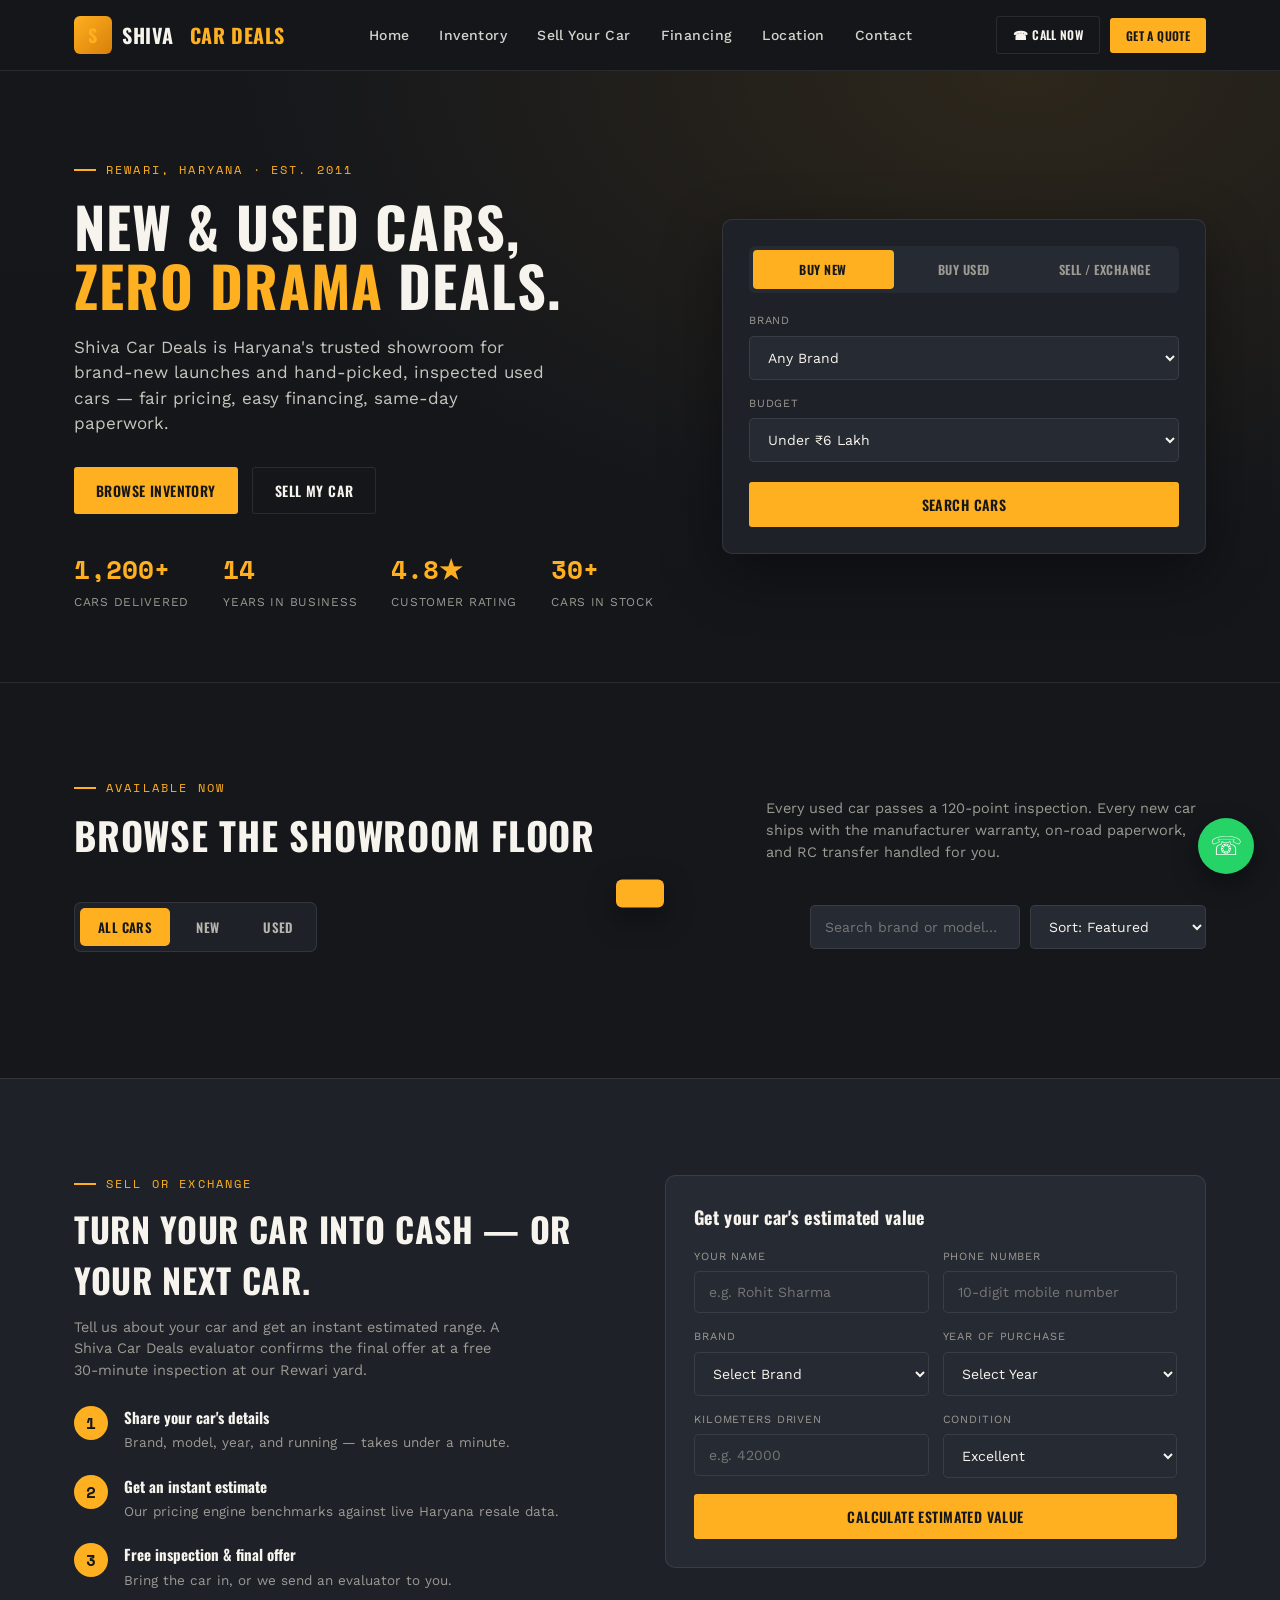
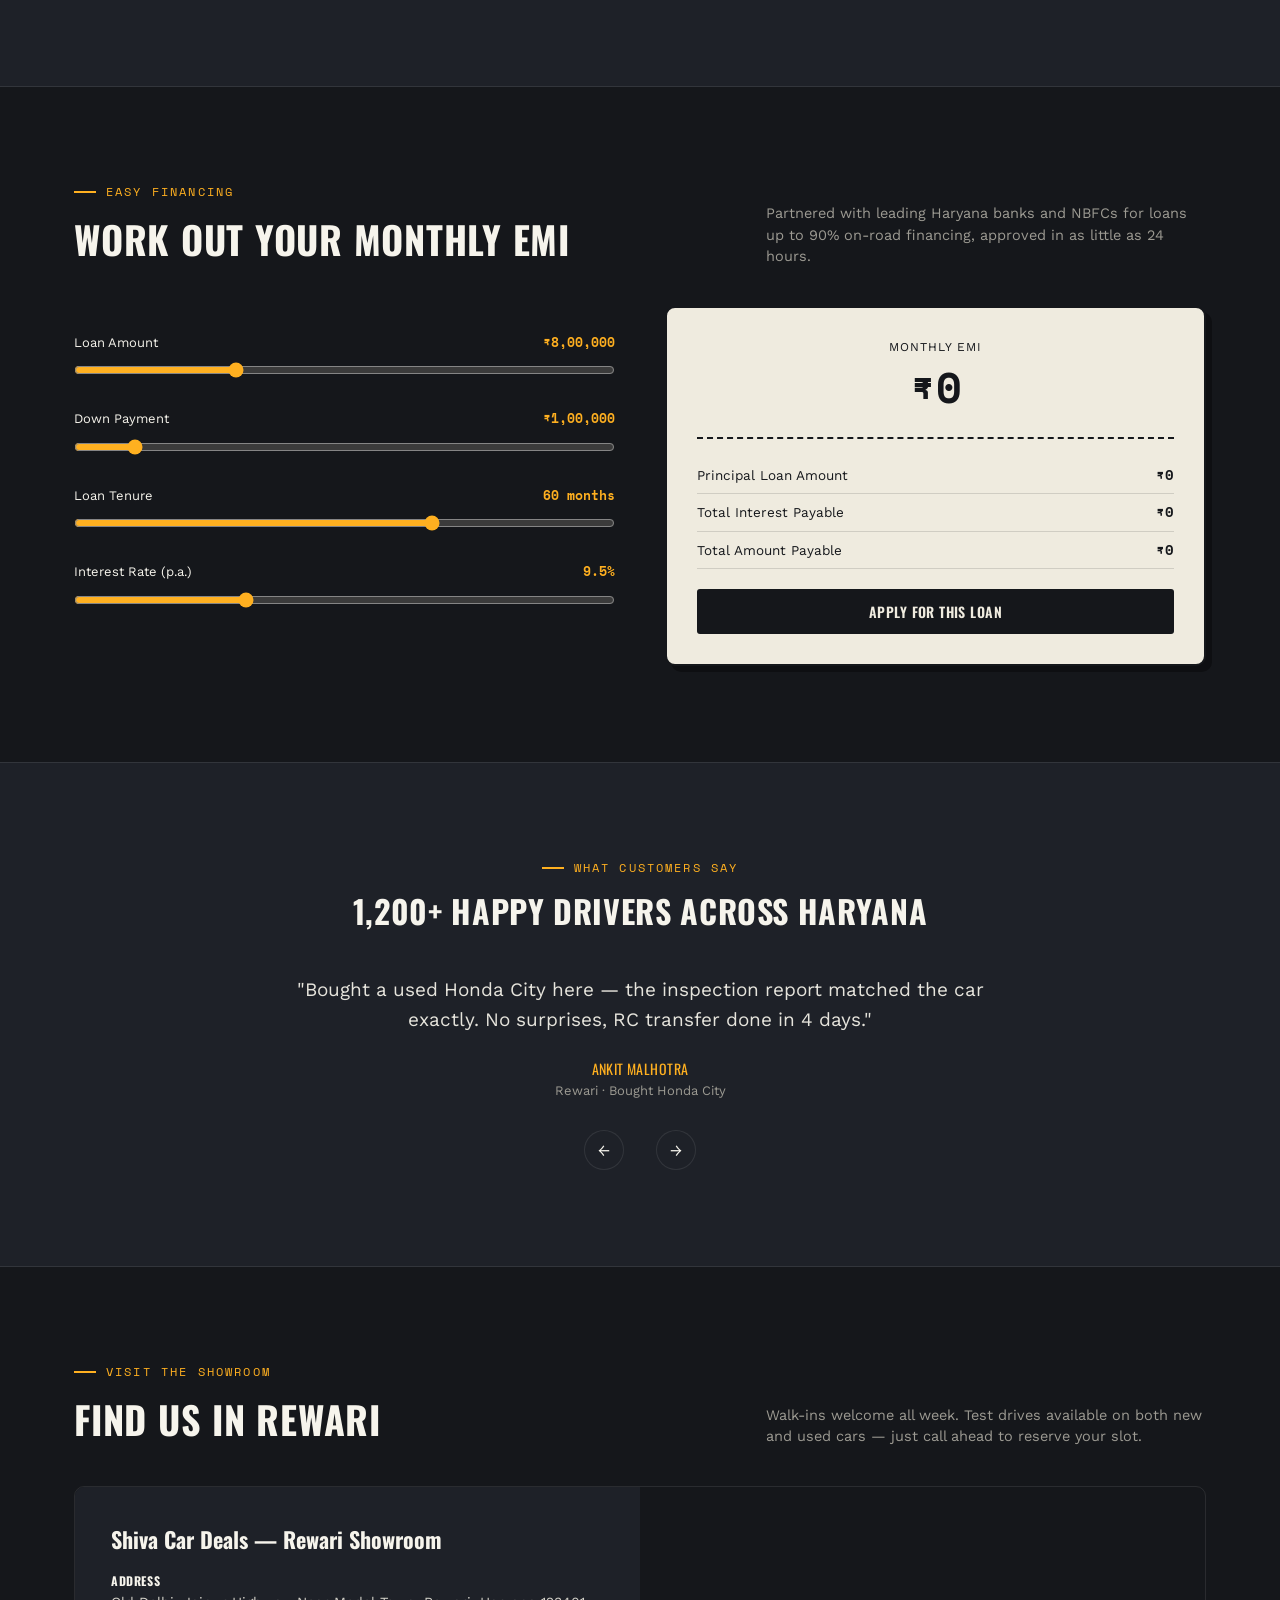
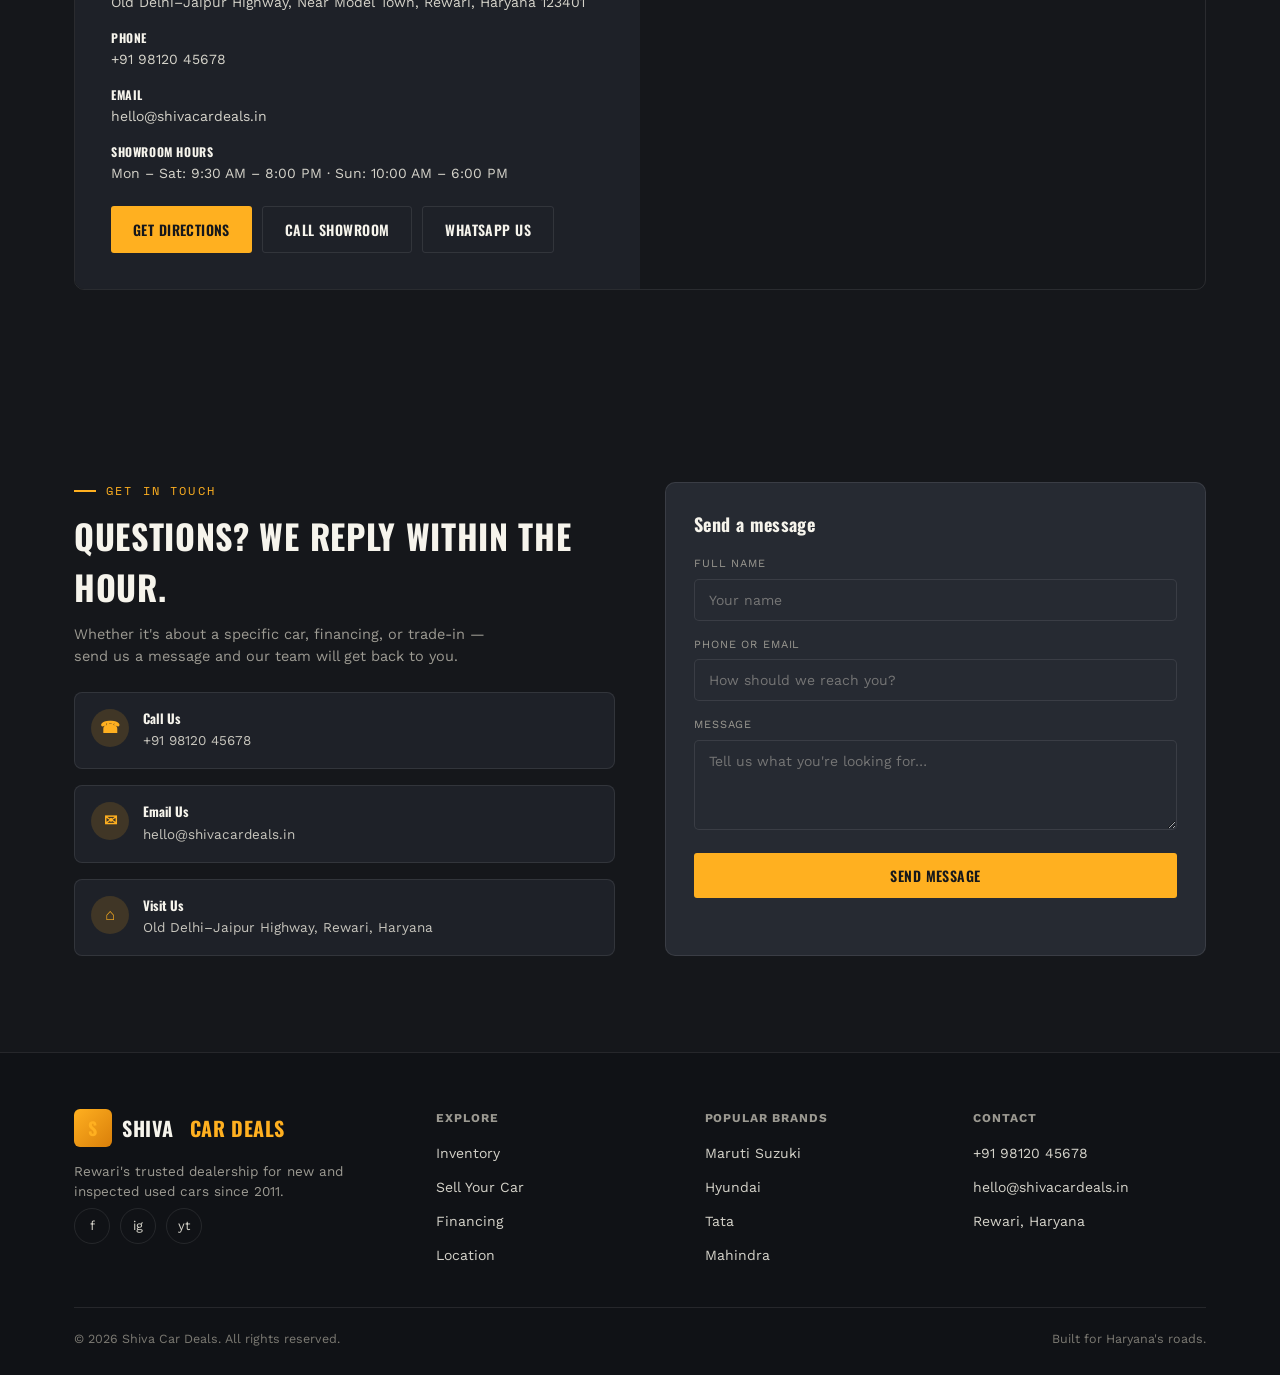
==== commit 899e774f: "Update index.html" ====
--- a/index.html
+++ b/index.html
@@ -3,7 +3,7 @@
 <head>
 <meta charset="UTF-8">
 <meta name="viewport" content="width=device-width, initial-scale=1.0">
-<title>Shiva Car Deals — New & Used Cars in Jhojhu Kalan, Haryana</title>
+<title>Shiva Car Deals — New & Used Cars in Rewari, Haryana</title>
 <style>
 @import url('https://fonts.googleapis.com/css2?family=Oswald:wght@500;600;700&family=Work+Sans:wght@400;500;600&family=Space+Mono:wght@400;700&display=swap');
 
@@ -415,7 +415,7 @@
 <section class="hero" id="home">
   <div class="wrap hero-grid">
     <div>
-      <div class="eyebrow">Jhojhu Kalan, Haryana · Est. 2026</div>
+      <div class="eyebrow">Rewari, Haryana · Est. 2011</div>
       <h1>New &amp; used cars,<br><em>zero drama</em> deals.</h1>
       <p class="lead">Shiva Car Deals is Haryana's trusted showroom for brand-new launches and hand-picked, inspected used cars — fair pricing, easy financing, same-day paperwork.</p>
       <div class="hero-actions">
@@ -500,7 +500,7 @@
     <div>
       <div class="eyebrow">Sell or Exchange</div>
       <h2 style="font-size:clamp(24px,3vw,34px); margin-top:10px;">Turn your car into cash — or your next car.</h2>
-      <p style="color:#9c9a92; margin-top:12px; font-size:14.5px; max-width:440px;">Tell us about your car and get an instant estimated range. A Shiva Car Deals evaluator confirms the final offer at a free 30-minute inspection at our Jhojhu Kalan yard.</p>
+      <p style="color:#9c9a92; margin-top:12px; font-size:14.5px; max-width:440px;">Tell us about your car and get an instant estimated range. A Shiva Car Deals evaluator confirms the final offer at a free 30-minute inspection at our Rewari yard.</p>
       <div class="sell-steps">
         <div class="sell-step">
           <div class="num mono">1</div>
@@ -520,14 +520,18 @@
     <div class="form-card">
       <h3 style="font-size:18px; text-transform:none; margin-bottom:18px;">Get your car's estimated value</h3>
       <form id="valuationForm">
+        <input type="hidden" name="access_key" value="23994175-9f93-425b-aa4a-99c66cf31757">
+        <input type="hidden" name="subject" value="New Car Valuation Request — Shiva Car Deals">
+        <input type="hidden" name="from_name" value="Shiva Car Deals Website">
+        <input type="hidden" name="message" id="valMessageField" value="">
         <div class="form-row2">
           <div class="field">
             <label class="field-label">Your Name</label>
-            <input type="text" required placeholder="e.g. Rohit Sharma">
+            <input type="text" id="valName" name="name" required placeholder="e.g. Rohit Sharma">
           </div>
           <div class="field">
             <label class="field-label">Phone Number</label>
-            <input type="tel" required pattern="[0-9]{10}" placeholder="10-digit mobile number">
+            <input type="tel" id="valPhone" name="phone" required pattern="[0-9]{10}" placeholder="10-digit mobile number">
           </div>
         </div>
         <div class="form-row2">
@@ -629,8 +633,8 @@
     <h2 style="text-align:center; margin:10px 0 40px; font-size:clamp(24px,3vw,32px);">1,200+ happy drivers across Haryana</h2>
     <div class="testi-wrap">
       <div class="testi-slide active">
-        <p>"Bought a used Baleno here — the inspection report matched the car exactly. No surprises, RC transfer done in 4 days."</p>
-        <div class="who">Rakesh Dangi <span>Jhojhu Kalan · Bought Baleno</span></div>
+        <p>"Bought a used Honda City here — the inspection report matched the car exactly. No surprises, RC transfer done in 4 days."</p>
+        <div class="who">Ankit Malhotra <span>Rewari · Bought Honda City</span></div>
       </div>
       <div class="testi-slide">
         <p>"Sold my old Baleno through their exchange program and drove home a new Creta the same evening. Genuinely smooth process."</p>
@@ -642,7 +646,7 @@
       </div>
       <div class="testi-slide">
         <p>"Straightforward negotiation, no hidden charges at billing. This is my second car from Shiva Car Deals."</p>
-        <div class="who">Meenakshi Chauhan <span>Jhojhu Kalan · Bought Swift</span></div>
+        <div class="who">Meenakshi Chauhan <span>Rewari · Bought Swift</span></div>
       </div>
       <div class="testi-controls">
         <button id="testiPrev" aria-label="Previous testimonial">←</button>
@@ -659,15 +663,15 @@
     <div class="sec-head">
       <div>
         <div class="eyebrow">Visit the Showroom</div>
-        <h2>Find us in Jhojhu Kalan</h2>
+        <h2>Find us in Rewari</h2>
       </div>
       <p>Walk-ins welcome all week. Test drives available on both new and used cars — just call ahead to reserve your slot.</p>
     </div>
     <div class="loc-grid">
       <div class="loc-info">
-        <h3>Shiva Car Deals — Jhojhu Kalan Showroom</h3>
-        <div class="loc-line"><div><b>Address</b>Charkhi Dadri Road, Near Govt. Girls school, Jhojhu Kalan, Haryana 127310 </div></div>
-        <div class="loc-line"><div><b>Phone</b>+91 7300054351</div></div>
+        <h3>Shiva Car Deals — Rewari Showroom</h3>
+        <div class="loc-line"><div><b>Address</b>Old Delhi–Jaipur Highway, Near Model Town, Rewari, Haryana 123401</div></div>
+        <div class="loc-line"><div><b>Phone</b>+91 98120 45678</div></div>
         <div class="loc-line"><div><b>Email</b>hello@shivacardeals.in</div></div>
         <div class="loc-line"><div><b>Showroom Hours</b>Mon – Sat: 9:30 AM – 8:00 PM · Sun: 10:00 AM – 6:00 PM</div></div>
         <div class="loc-actions">
@@ -677,7 +681,7 @@
         </div>
       </div>
       <iframe class="map-frame" id="mapFrame"
-        src="https://www.google.com/maps?q=Model+Town,+Jhojhu Kalan,+Haryana&output=embed"
+        src="https://www.google.com/maps?q=Model+Town,+Rewari,+Haryana&output=embed"
         loading="lazy" referrerpolicy="no-referrer-when-downgrade" title="Shiva Car Deals location map"></iframe>
     </div>
   </div>
@@ -691,18 +695,21 @@
       <h2 style="font-size:clamp(24px,3vw,34px); margin-top:10px;">Questions? We reply within the hour.</h2>
       <p style="color:#9c9a92; margin-top:12px; font-size:14.5px; max-width:420px;">Whether it's about a specific car, financing, or trade-in — send us a message and our team will get back to you.</p>
       <div class="contact-card-list">
-        <div class="contact-item"><div class="ic">☎</div><div><b style="display:block;font-family:'Oswald';font-size:13px;">Call Us</b><span style="font-size:13.5px;color:#c7c5bd;"><a href="tel:+919812045678">+91 7300054351</a></span></div></div>
+        <div class="contact-item"><div class="ic">☎</div><div><b style="display:block;font-family:'Oswald';font-size:13px;">Call Us</b><span style="font-size:13.5px;color:#c7c5bd;"><a href="tel:+919812045678">+91 98120 45678</a></span></div></div>
         <div class="contact-item"><div class="ic">✉</div><div><b style="display:block;font-family:'Oswald';font-size:13px;">Email Us</b><span style="font-size:13.5px;color:#c7c5bd;"><a href="mailto:hello@shivacardeals.in">hello@shivacardeals.in</a></span></div></div>
-        <div class="contact-item"><div class="ic">⌂</div><div><b style="display:block;font-family:'Oswald';font-size:13px;">Visit Us</b><span style="font-size:13.5px;color:#c7c5bd;">Charkhi Dadri Road, Jhojhu Kalan, Haryana 127310 </span></div></div>
+        <div class="contact-item"><div class="ic">⌂</div><div><b style="display:block;font-family:'Oswald';font-size:13px;">Visit Us</b><span style="font-size:13.5px;color:#c7c5bd;">Old Delhi–Jaipur Highway, Rewari, Haryana</span></div></div>
       </div>
     </div>
     <div class="form-card">
       <h3 style="font-size:18px; text-transform:none; margin-bottom:18px;">Send a message</h3>
       <form id="contactForm">
-        <div class="field"><label class="field-label">Full Name</label><input type="text" required placeholder="Your name"></div>
-        <div class="field"><label class="field-label">Phone or Email</label><input type="text" required placeholder="How should we reach you?"></div>
-        <div class="field"><label class="field-label">Message</label><textarea rows="4" required placeholder="Tell us what you're looking for…"></textarea></div>
-        <button type="submit" class="btn btn-amber btn-full">Send Message</button>
+        <input type="hidden" name="access_key" value="23994175-9f93-425b-aa4a-99c66cf31757">
+        <input type="hidden" name="subject" value="New Contact Form Message — Shiva Car Deals">
+        <input type="hidden" name="from_name" value="Shiva Car Deals Website">
+        <div class="field"><label class="field-label">Full Name</label><input type="text" name="name" required placeholder="Your name"></div>
+        <div class="field"><label class="field-label">Phone or Email</label><input type="text" name="contact" required placeholder="How should we reach you?"></div>
+        <div class="field"><label class="field-label">Message</label><textarea name="message" rows="4" required placeholder="Tell us what you're looking for…"></textarea></div>
+        <button type="submit" class="btn btn-amber btn-full" id="contactSubmitBtn">Send Message</button>
       </form>
     </div>
   </div>
@@ -714,7 +721,7 @@
     <div class="footer-grid">
       <div>
         <div class="logo" style="margin-bottom:14px;"><span class="logo-badge">S</span>SHIVA<span>&nbsp;CAR&nbsp;DEALS</span></div>
-        <p style="font-size:13.5px; color:#9c9a92; max-width:280px;">Jhojhu Kalan's trusted dealership for new and inspected used cars since 2026.</p>
+        <p style="font-size:13.5px; color:#9c9a92; max-width:280px;">Rewari's trusted dealership for new and inspected used cars since 2011.</p>
         <div class="social-row">
           <a href="https://www.facebook.com" target="_blank" rel="noopener" aria-label="Facebook">f</a>
           <a href="https://www.instagram.com" target="_blank" rel="noopener" aria-label="Instagram">ig</a>
@@ -742,9 +749,9 @@
       <div>
         <h5>Contact</h5>
         <ul>
-          <li><a href="tel:+919812045678">+91 7300054351</a></li>
+          <li><a href="tel:+919812045678">+91 98120 45678</a></li>
           <li><a href="mailto:hello@shivacardeals.in">hello@shivacardeals.in</a></li>
-          <li><a href="#location" class="nav-link">Jhojhu Kalan, Haryana</a></li>
+          <li><a href="#location" class="nav-link">Rewari, Haryana</a></li>
         </ul>
       </div>
     </div>
@@ -763,12 +770,15 @@
       <h3 id="enquiryTitle">Enquire Now</h3>
       <p class="sub" id="enquirySub">Fill in your details and our team will call you back shortly.</p>
       <form id="enquiryForm">
+        <input type="hidden" name="access_key" value="23994175-9f93-425b-aa4a-99c66cf31757">
+        <input type="hidden" name="subject" id="enquirySubjectField" value="New Car Enquiry — Shiva Car Deals">
+        <input type="hidden" name="from_name" value="Shiva Car Deals Website">
         <div class="form-row2">
-          <div class="field"><label class="field-label">Full Name</label><input type="text" required placeholder="Your name"></div>
-          <div class="field"><label class="field-label">Phone Number</label><input type="tel" required pattern="[0-9]{10}" placeholder="10-digit mobile number"></div>
-        </div>
-        <div class="field"><label class="field-label">Message (optional)</label><textarea rows="3" placeholder="Any specific requirement?"></textarea></div>
-        <button type="submit" class="btn btn-amber btn-full">Submit Enquiry</button>
+          <div class="field"><label class="field-label">Full Name</label><input type="text" name="name" required placeholder="Your name"></div>
+          <div class="field"><label class="field-label">Phone Number</label><input type="tel" name="phone" required pattern="[0-9]{10}" placeholder="10-digit mobile number"></div>
+        </div>
+        <div class="field"><label class="field-label">Message (optional)</label><textarea name="message" rows="3" placeholder="Any specific requirement?"></textarea></div>
+        <button type="submit" class="btn btn-amber btn-full" id="enquirySubmitBtn">Submit Enquiry</button>
       </form>
     </div>
     <div id="enquirySuccess" style="display:none; text-align:center; padding:20px 0;">
@@ -866,7 +876,7 @@
 
 // populate year dropdown for valuation form
 const valYearSelect = document.getElementById('valYear');
-for(let y=2026; y>=2026; y--){
+for(let y=2026; y>=2011; y--){
   const opt = document.createElement('option'); opt.value=y; opt.textContent=y; valYearSelect.appendChild(opt);
 }
 
@@ -980,12 +990,40 @@
   document.getElementById('enquirySub').textContent = context
     ? `Interested in the ${context}? Leave your number and we'll call you back.`
     : `Tell us what you're looking for and our team will call you back shortly.`;
+  document.getElementById('enquirySubjectField').value = context
+    ? `New Enquiry — ${context} — Shiva Car Deals`
+    : 'New Enquiry — Shiva Car Deals';
   document.getElementById('enquiryOverlay').classList.add('show');
 }
-document.getElementById('enquiryForm').addEventListener('submit', e=>{
+/* shared helper: submit any form's data to Web3Forms */
+async function submitToWeb3Forms(formEl){
+  const res = await fetch('https://api.web3forms.com/submit', {
+    method: 'POST',
+    headers: { 'Accept': 'application/json' },
+    body: new FormData(formEl)
+  });
+  const data = await res.json();
+  if(!data.success) throw new Error(data.message || 'Submission failed');
+  return data;
+}
+
+document.getElementById('enquiryForm').addEventListener('submit', async e=>{
   e.preventDefault();
-  document.getElementById('enquiryForm').style.display='none';
-  document.getElementById('enquirySuccess').style.display='block';
+  const form = e.target;
+  const btn = document.getElementById('enquirySubmitBtn');
+  const originalLabel = btn.textContent;
+  btn.textContent = 'Sending…';
+  btn.disabled = true;
+  try{
+    await submitToWeb3Forms(form);
+    document.getElementById('enquiryForm').style.display='none';
+    document.getElementById('enquirySuccess').style.display='block';
+  }catch(err){
+    showToast("Couldn't send — please try again or call us directly.");
+  }finally{
+    btn.textContent = originalLabel;
+    btn.disabled = false;
+  }
 });
 
 function closeModal(id){ document.getElementById(id).classList.remove('show'); }
@@ -997,8 +1035,9 @@
 });
 
 /* ================= SELL / VALUATION FORM ================= */
-document.getElementById('valuationForm').addEventListener('submit', e=>{
+document.getElementById('valuationForm').addEventListener('submit', async e=>{
   e.preventDefault();
+  const form = e.target;
   const brand = document.getElementById('valBrand').value;
   const year = parseInt(document.getElementById('valYear').value);
   const km = parseFloat(document.getElementById('valKm').value) || 0;
@@ -1010,9 +1049,29 @@
   let value = brandBase * ageDep * kmDep * cond;
   const low = Math.max(50000, value*0.9);
   const high = value*1.1;
-  document.getElementById('valOutput').textContent = fmtINR(low) + ' – ' + fmtINR(high);
+  const rangeText = fmtINR(low) + ' – ' + fmtINR(high);
+
+  document.getElementById('valOutput').textContent = rangeText;
   document.getElementById('valResult').classList.add('show');
   document.getElementById('valResult').scrollIntoView({behavior:'smooth', block:'nearest'});
+
+  // pack the car details + computed estimate into the hidden message field so it lands in your inbox
+  document.getElementById('valMessageField').value =
+    `Brand: ${brand} | Year: ${year} | KM Driven: ${km} | Condition factor: ${cond} | Estimated Range: ${rangeText}`;
+
+  const submitBtn = form.querySelector('button[type=submit]');
+  const originalLabel = submitBtn.textContent;
+  submitBtn.textContent = 'Sending…';
+  submitBtn.disabled = true;
+  try{
+    await submitToWeb3Forms(form);
+    showToast('Your valuation request was sent — we\\'ll confirm the final offer shortly.');
+  }catch(err){
+    showToast("Estimate shown below, but we couldn't notify our team — please call us directly.");
+  }finally{
+    submitBtn.textContent = originalLabel;
+    submitBtn.disabled = false;
+  }
 });
 
 /* ================= EMI CALCULATOR ================= */
@@ -1061,10 +1120,23 @@
 let testiTimer = setInterval(()=> goTestimonial(testiIndex+1), 6000);
 
 /* ================= CONTACT FORM ================= */
-document.getElementById('contactForm').addEventListener('submit', e=>{
+document.getElementById('contactForm').addEventListener('submit', async e=>{
   e.preventDefault();
-  showToast('Message sent — we\\'ll get back to you within the hour.');
-  e.target.reset();
+  const form = e.target;
+  const btn = document.getElementById('contactSubmitBtn');
+  const originalLabel = btn.textContent;
+  btn.textContent = 'Sending…';
+  btn.disabled = true;
+  try{
+    await submitToWeb3Forms(form);
+    showToast('Message sent — we\\'ll get back to you within the hour.');
+    form.reset();
+  }catch(err){
+    showToast("Couldn't send — please try again or call us directly.");
+  }finally{
+    btn.textContent = originalLabel;
+    btn.disabled = false;
+  }
 });
 
 /* ================= TOAST ================= */
@@ -1092,7 +1164,7 @@
 
 /* directions button */
 function getDirections(){
-  window.open('https://www.google.com/maps/dir/?api=1&destination=Model+Town,+Jhojhu Kalan,+Haryana', '_blank');
+  window.open('https://www.google.com/maps/dir/?api=1&destination=Model+Town,+Rewari,+Haryana', '_blank');
 }
 
 /* back to top */
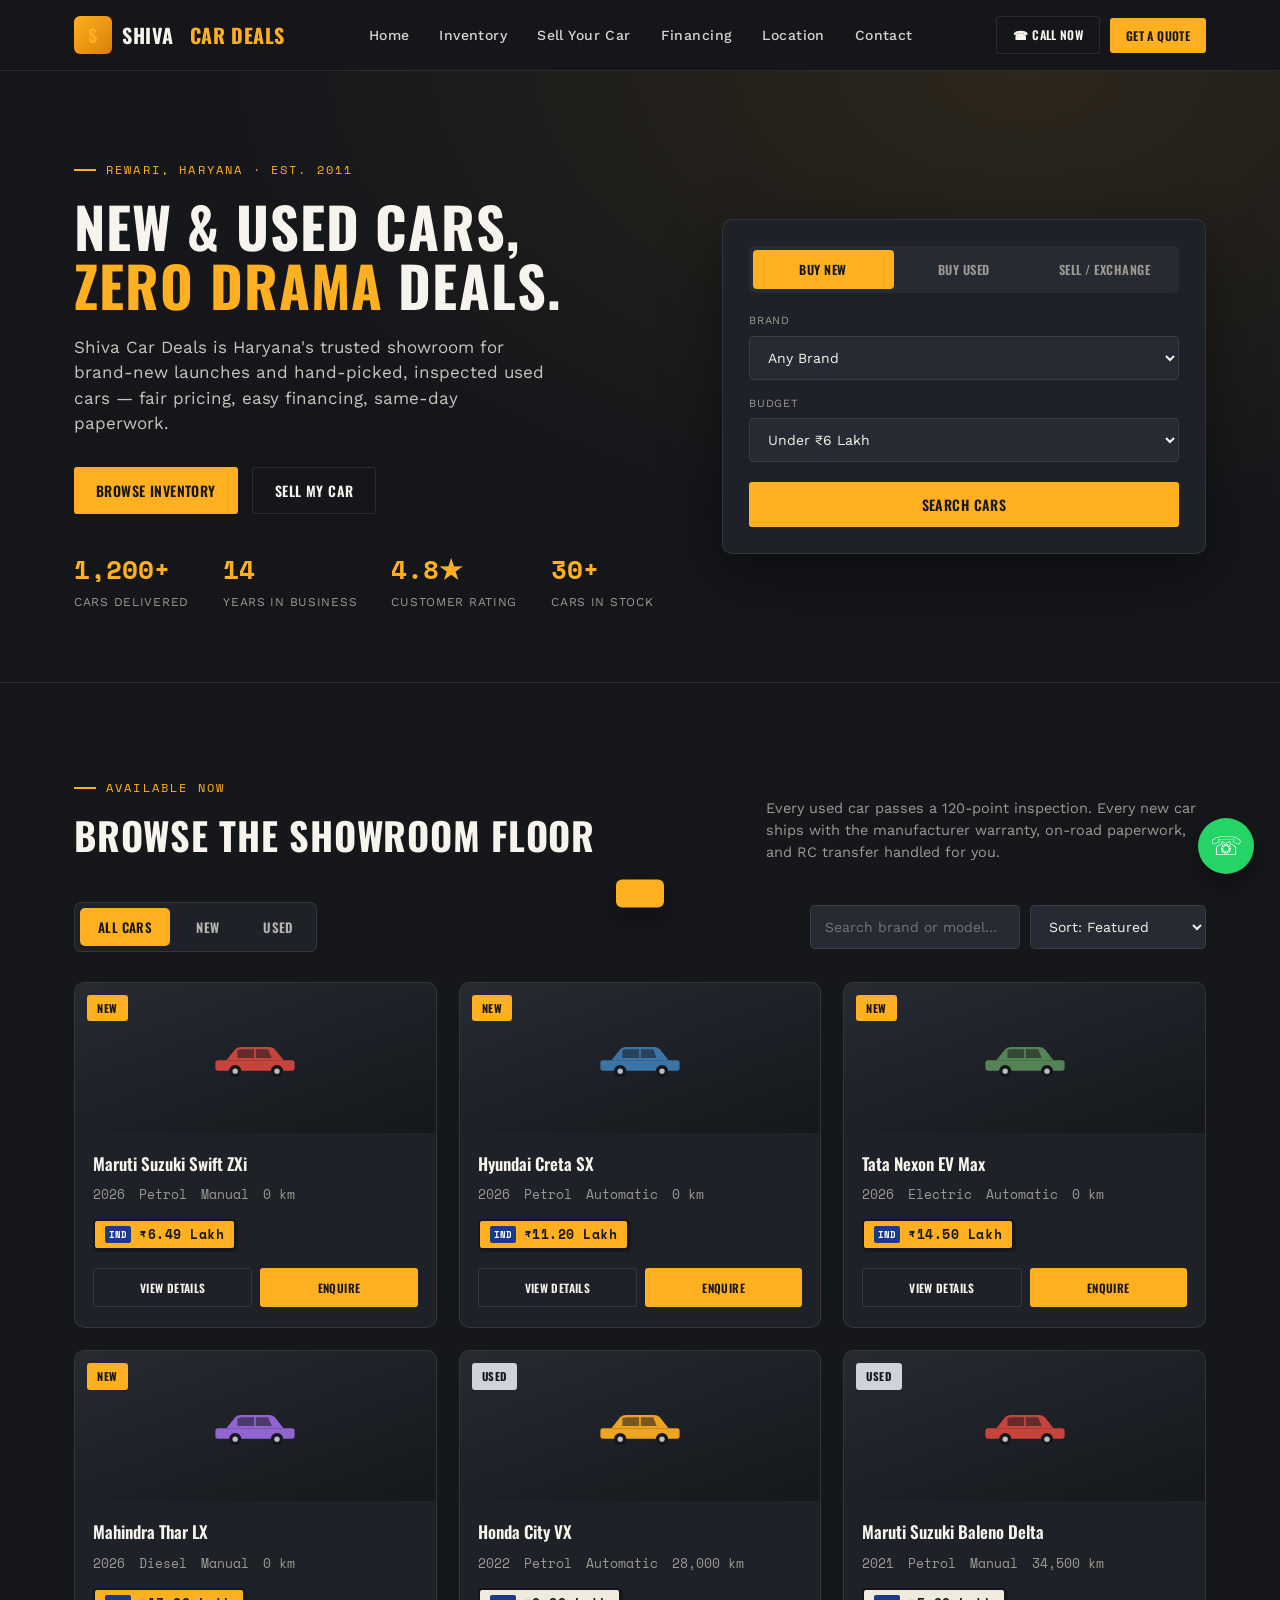
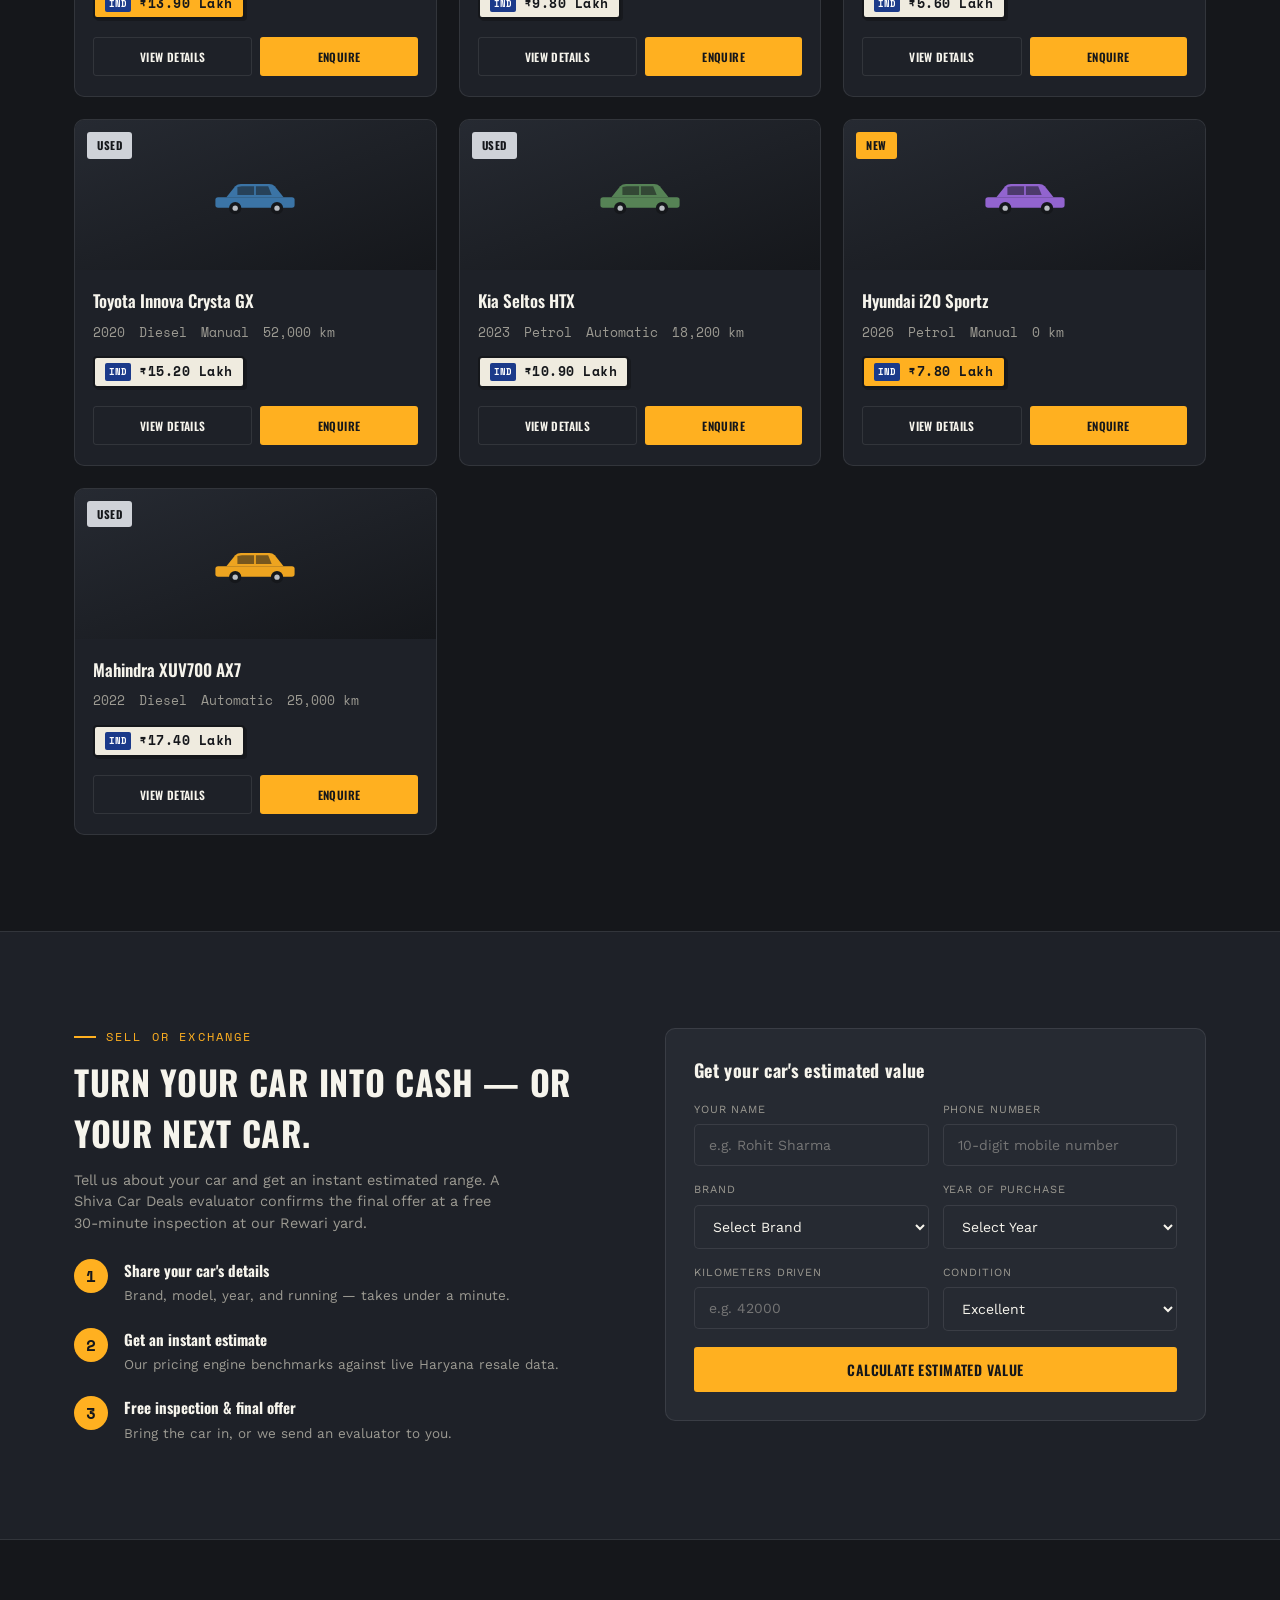
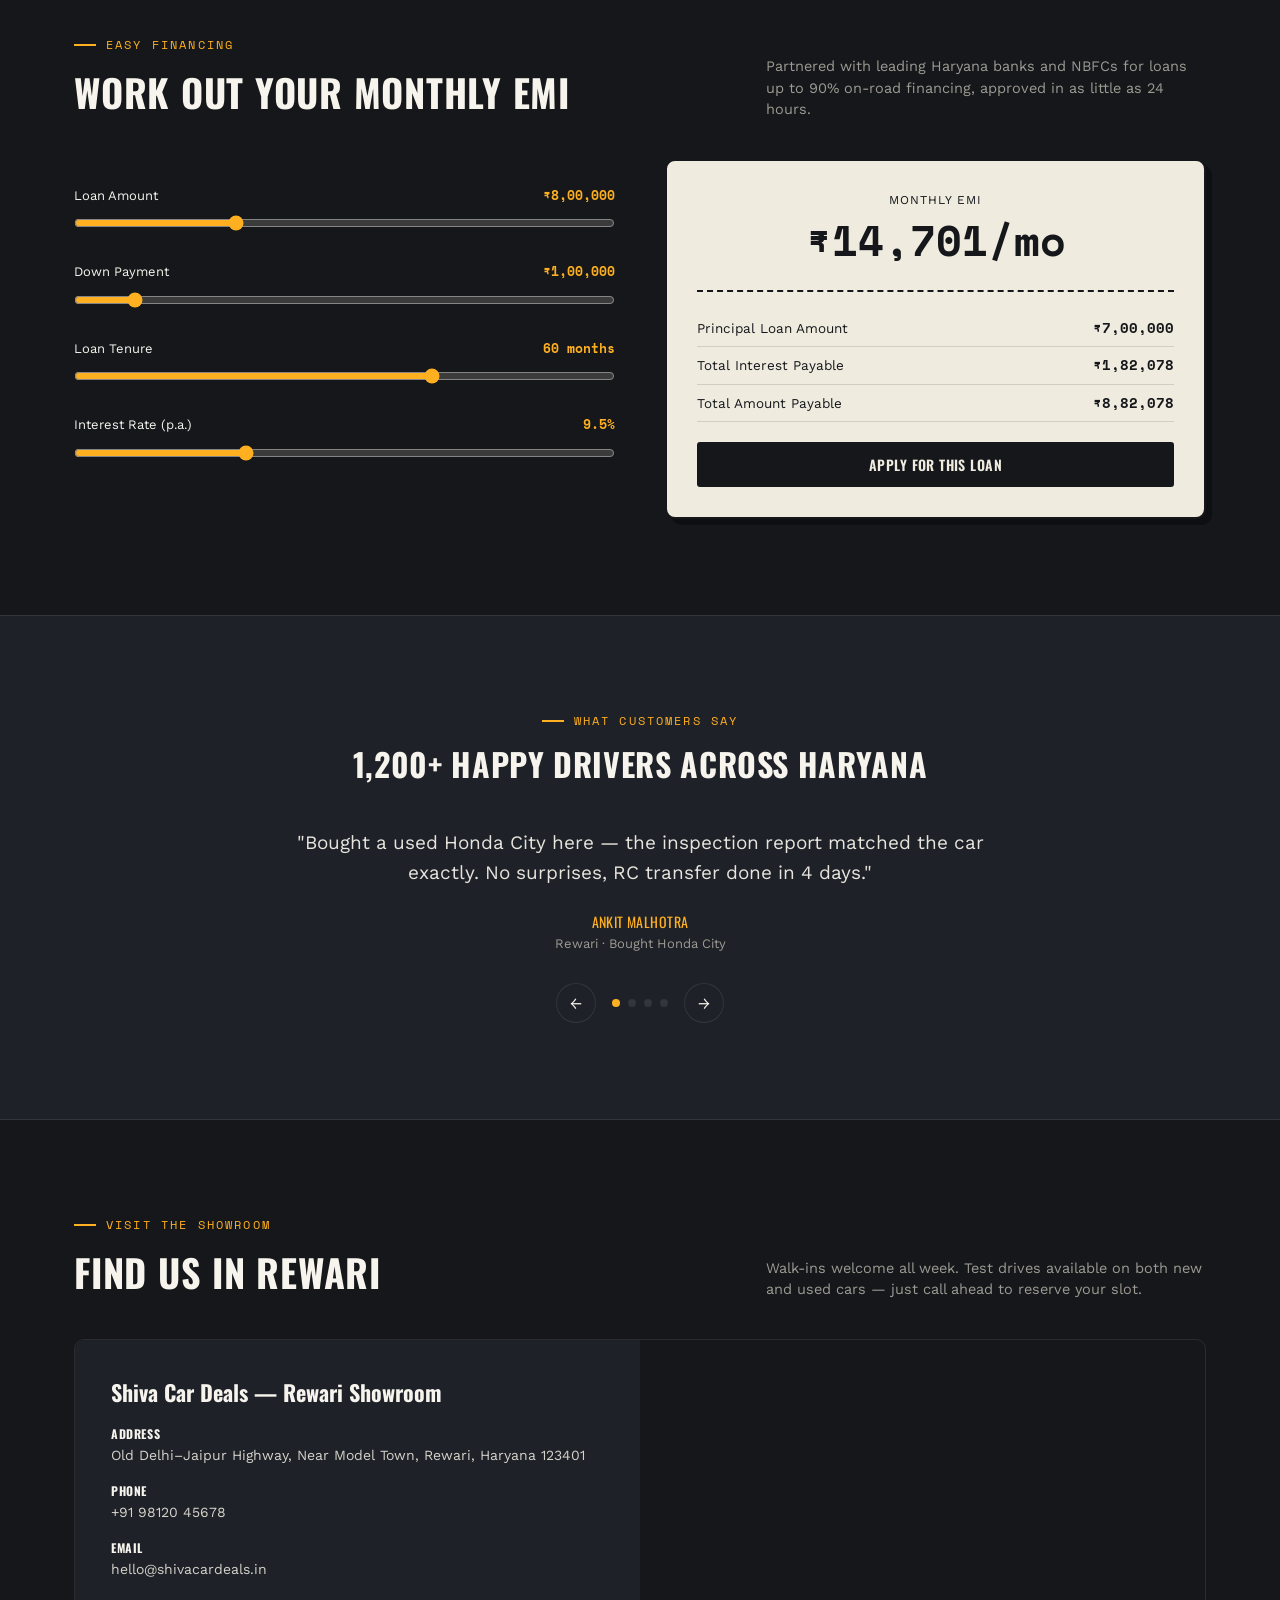
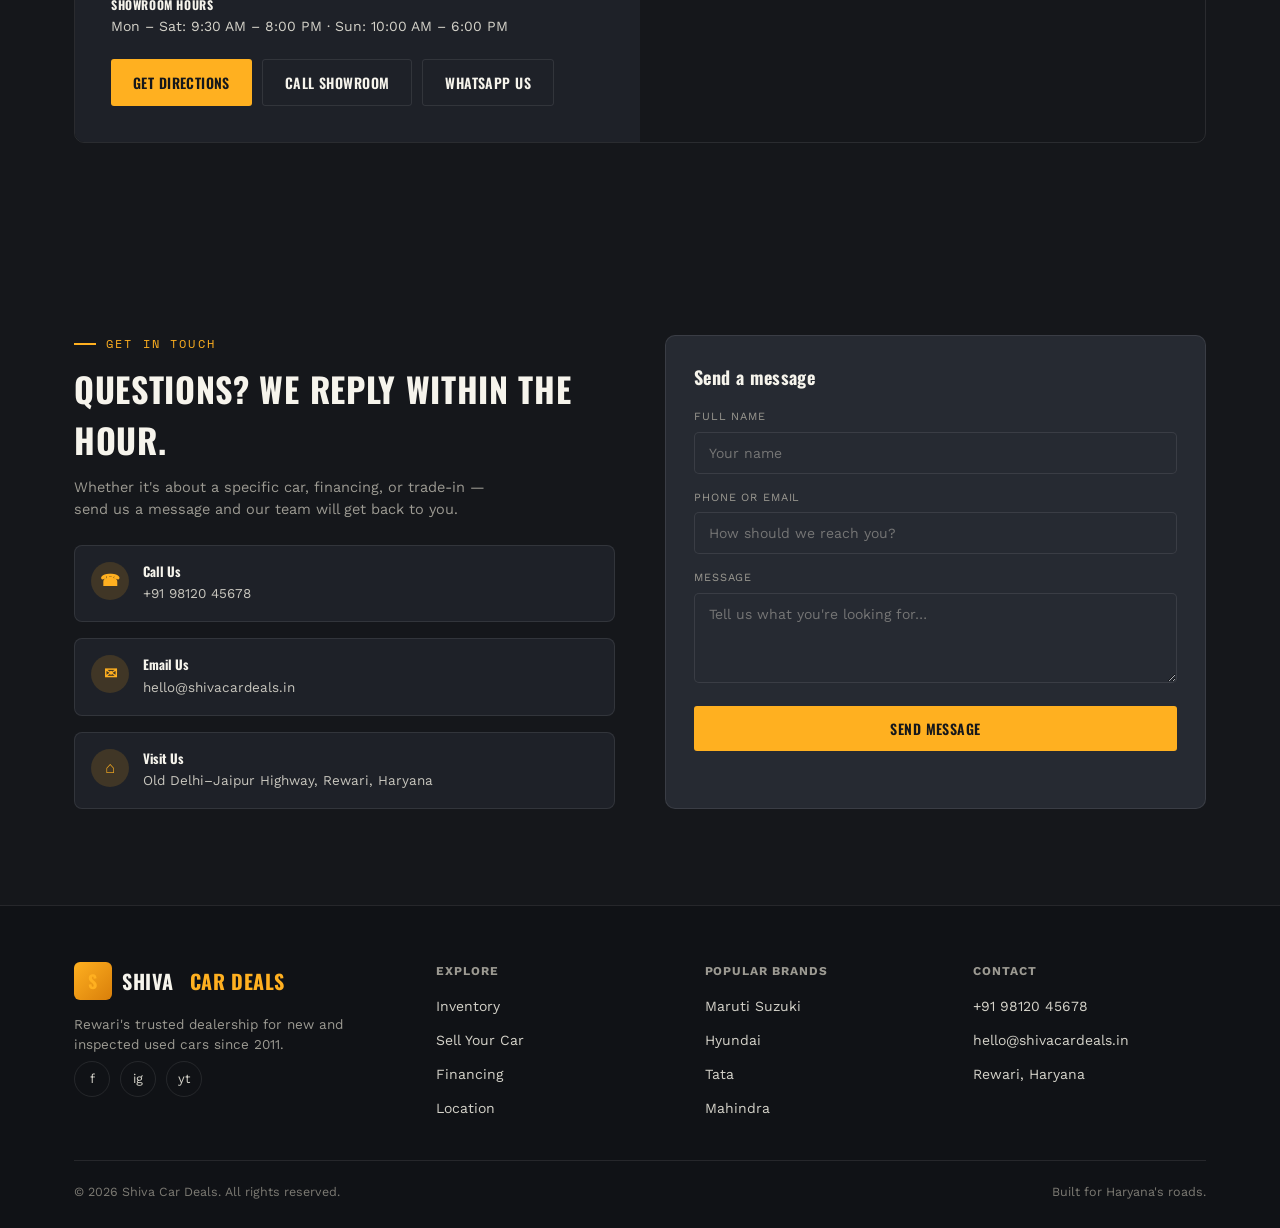
==== commit d86993c3: "Update index.html" ====
--- a/index.html
+++ b/index.html
@@ -1065,7 +1065,7 @@
   submitBtn.disabled = true;
   try{
     await submitToWeb3Forms(form);
-    showToast('Your valuation request was sent — we\\'ll confirm the final offer shortly.');
+    showToast("Your valuation request was sent — we'll confirm the final offer shortly.");
   }catch(err){
     showToast("Estimate shown below, but we couldn't notify our team — please call us directly.");
   }finally{
@@ -1129,7 +1129,7 @@
   btn.disabled = true;
   try{
     await submitToWeb3Forms(form);
-    showToast('Message sent — we\\'ll get back to you within the hour.');
+    showToast("Message sent — we'll get back to you within the hour.");
     form.reset();
   }catch(err){
     showToast("Couldn't send — please try again or call us directly.");
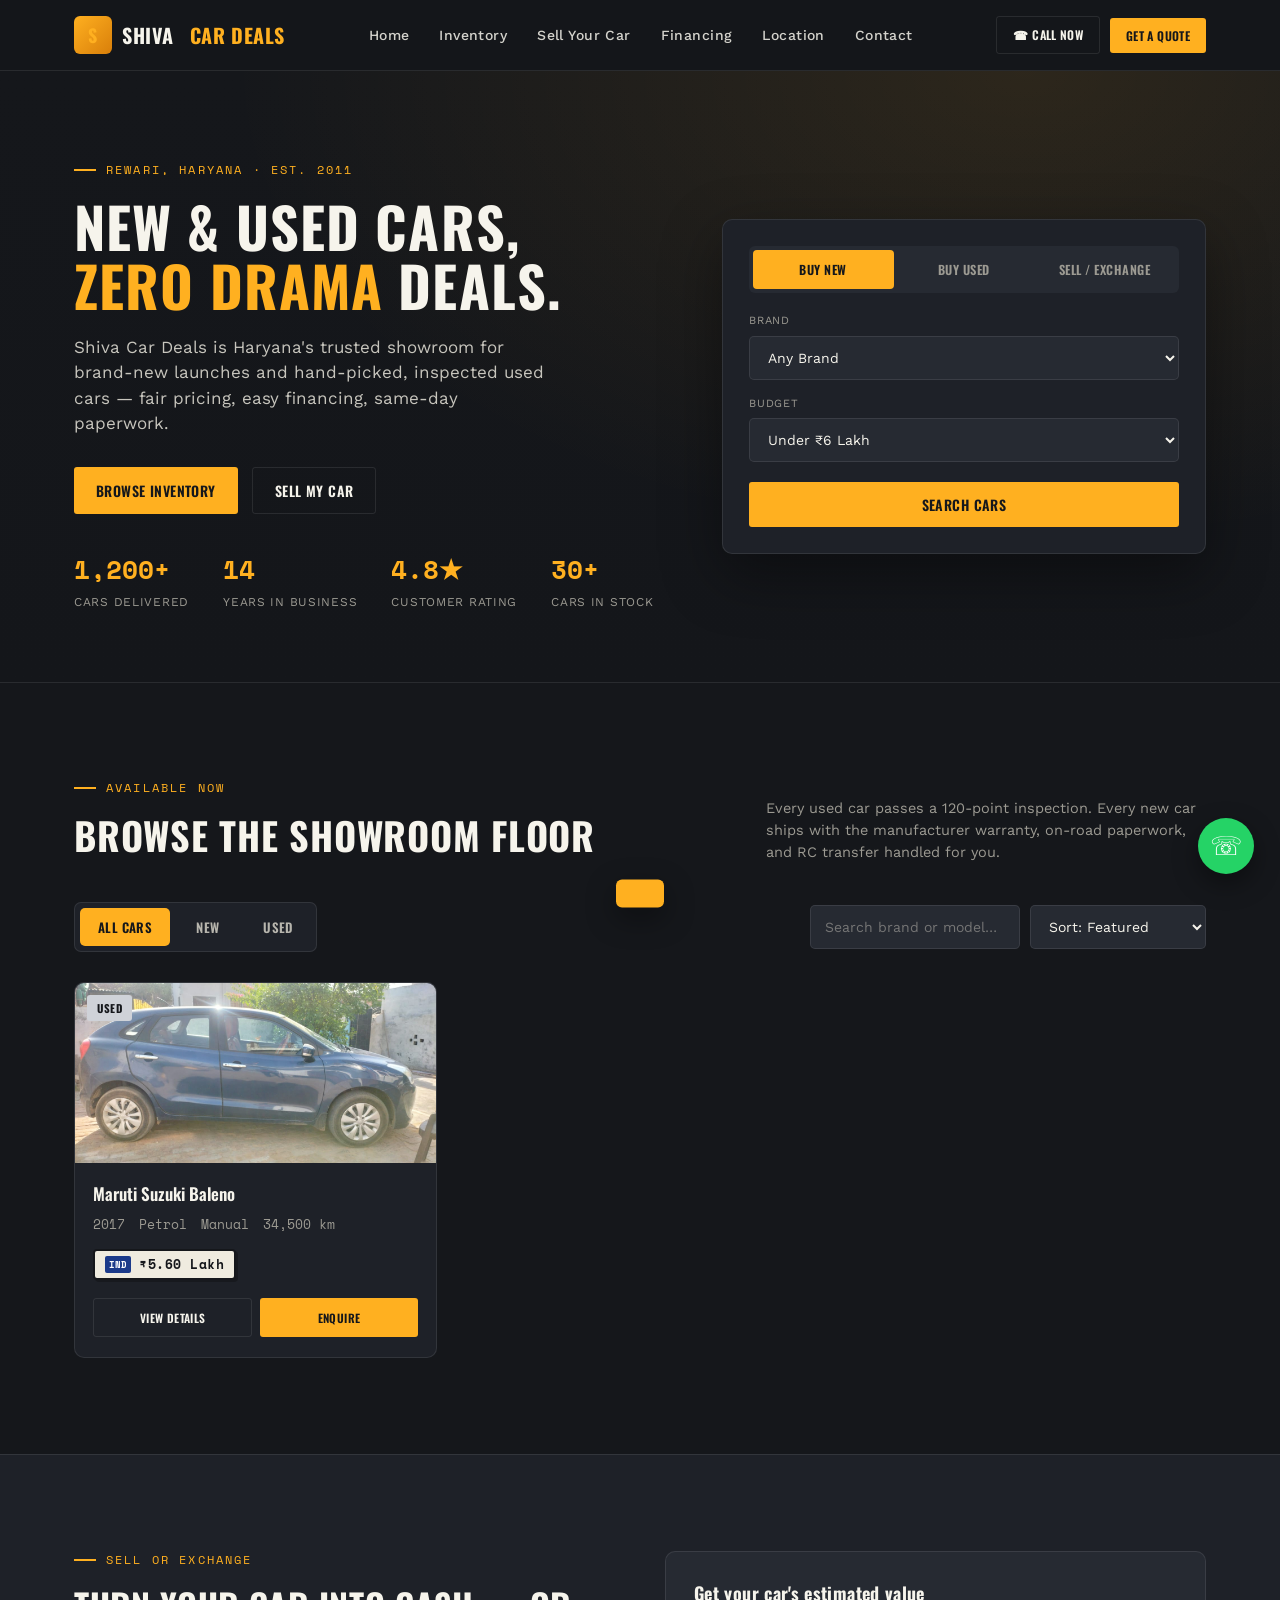
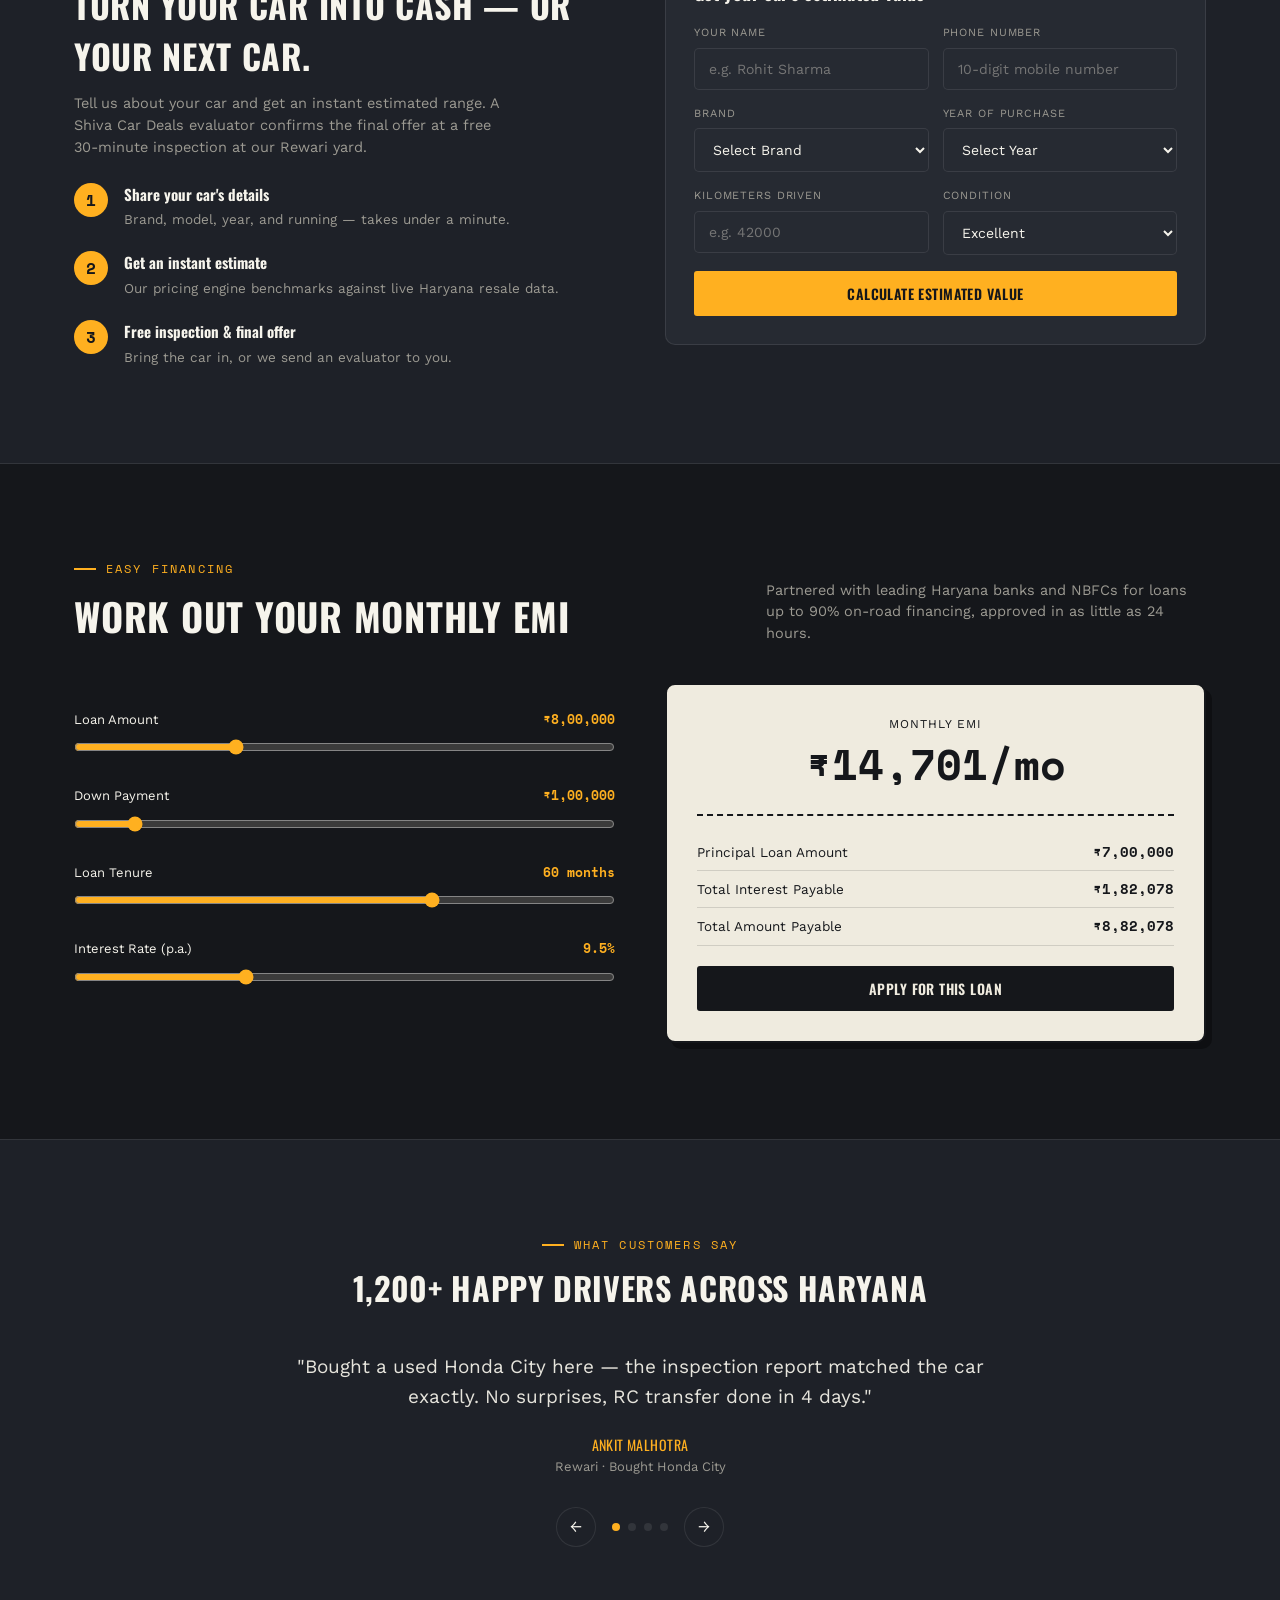
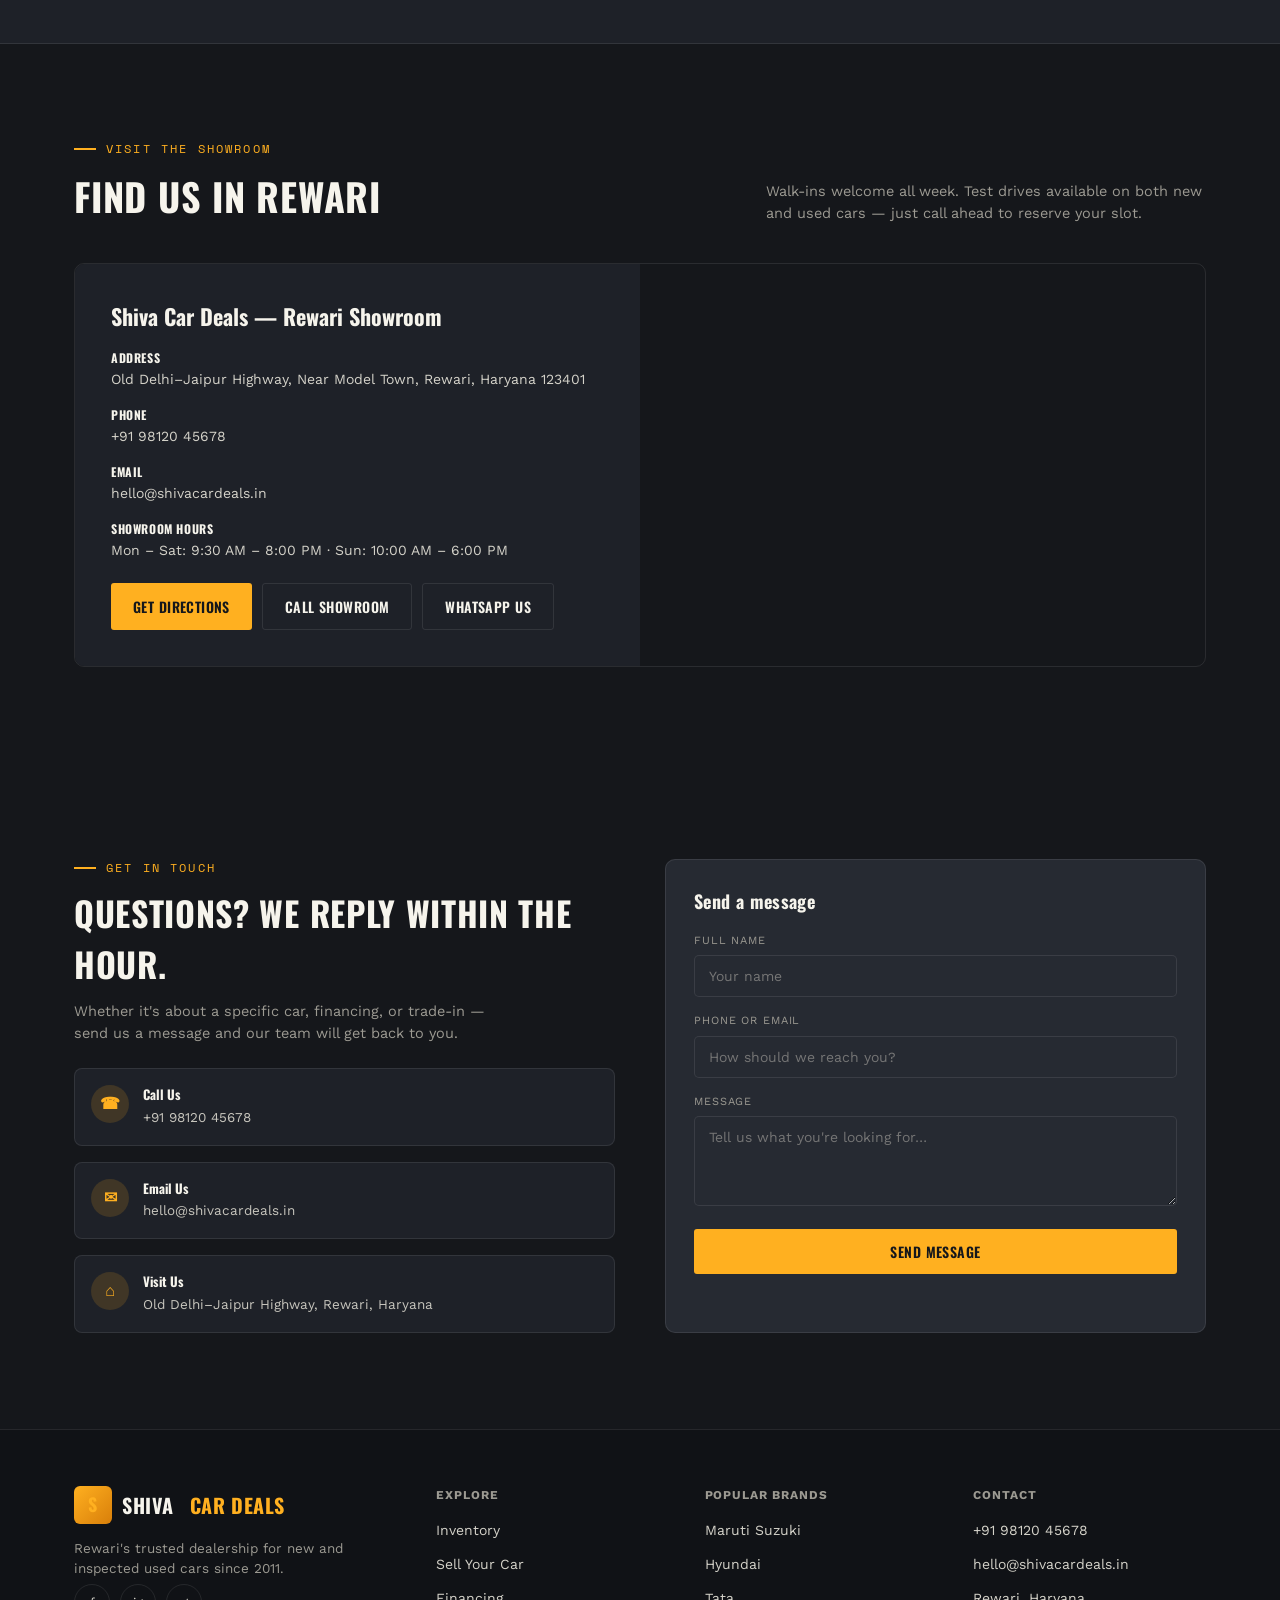
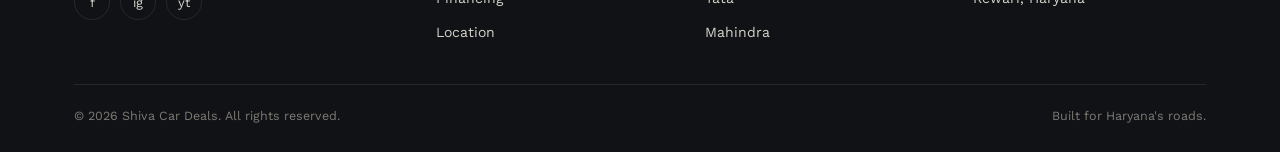
==== commit 61b49667: "commit changes images" ====
--- a/index.html
+++ b/index.html
@@ -4,385 +4,7 @@
 <meta charset="UTF-8">
 <meta name="viewport" content="width=device-width, initial-scale=1.0">
 <title>Shiva Car Deals — New & Used Cars in Rewari, Haryana</title>
-<style>
-@import url('https://fonts.googleapis.com/css2?family=Oswald:wght@500;600;700&family=Work+Sans:wght@400;500;600&family=Space+Mono:wght@400;700&display=swap');
-
-:root{
-  --asphalt:#15171B;
-  --panel:#1E2128;
-  --panel-2:#262A32;
-  --cream:#F6F4EC;
-  --paper:#EFEBDF;
-  --amber:#FFB020;
-  --amber-dim:#8a6216;
-  --red:#D6483F;
-  --line:rgba(255,255,255,0.09);
-  --line-dark:rgba(21,23,27,0.14);
-  --ink:#15171B;
-  --ink-soft:#4b4f58;
-}
-*{box-sizing:border-box; margin:0; padding:0;}
-html{scroll-behavior:smooth;}
-body{
-  background:var(--asphalt);
-  color:var(--cream);
-  font-family:'Work Sans', sans-serif;
-  line-height:1.5;
-  overflow-x:hidden;
-}
-h1,h2,h3,h4,.display{
-  font-family:'Oswald', sans-serif;
-  text-transform:uppercase;
-  letter-spacing:0.02em;
-  font-weight:700;
-}
-.mono{font-family:'Space Mono', monospace;}
-a{color:inherit; text-decoration:none;}
-button{font-family:inherit; cursor:pointer; border:none;}
-img{max-width:100%; display:block;}
-.wrap{max-width:1180px; margin:0 auto; padding:0 24px;}
-.eyebrow{
-  font-family:'Space Mono', monospace;
-  font-size:12px;
-  letter-spacing:0.18em;
-  text-transform:uppercase;
-  color:var(--amber);
-  display:flex; align-items:center; gap:10px;
-}
-.eyebrow::before{content:""; width:22px; height:2px; background:var(--amber); display:inline-block;}
-section{padding:96px 0;}
-@media(max-width:760px){ section{padding:64px 0;} }
-
-/* ---------- plate badge signature ---------- */
-.plate{
-  display:inline-flex;
-  align-items:center;
-  gap:8px;
-  background:var(--paper);
-  color:var(--ink);
-  border:2.5px solid var(--ink);
-  border-radius:4px;
-  padding:4px 10px;
-  font-family:'Space Mono', monospace;
-  font-weight:700;
-  font-size:13px;
-  letter-spacing:0.04em;
-  box-shadow: 2px 2px 0 rgba(0,0,0,0.25);
-  white-space:nowrap;
-}
-.plate .flag{
-  background:#1b3a8a;
-  color:#fff;
-  font-size:9px;
-  padding:2px 4px;
-  border-radius:2px;
-  letter-spacing:0;
-}
-.plate.amber-plate{ background:var(--amber); border-color:var(--ink); }
-.plate.red-plate{ background:#f0dede; }
-
-/* ---------- nav ---------- */
-header{
-  position:sticky; top:0; z-index:500;
-  background:rgba(21,23,27,0.92);
-  backdrop-filter:blur(10px);
-  border-bottom:1px solid var(--line);
-}
-nav{
-  display:flex; align-items:center; justify-content:space-between;
-  padding:16px 24px; max-width:1180px; margin:0 auto;
-}
-.logo{
-  display:flex; align-items:center; gap:10px;
-  font-family:'Oswald'; font-weight:700; font-size:20px; letter-spacing:0.03em;
-}
-.logo-badge{
-  width:38px; height:38px; border-radius:6px;
-  background:linear-gradient(135deg, var(--amber), #d97f0a);
-  display:flex; align-items:center; justify-content:center;
-  color:var(--ink); font-weight:700; font-size:18px;
-}
-.logo span{color:var(--amber);}
-.nav-links{
-  display:flex; gap:30px; align-items:center;
-  font-size:14px; font-weight:500; letter-spacing:0.03em;
-}
-.nav-links a{ position:relative; padding:6px 0; opacity:0.85; transition:opacity .2s;}
-.nav-links a:hover{opacity:1; color:var(--amber);}
-.nav-cta{
-  display:flex; gap:10px; align-items:center;
-}
-.btn{
-  display:inline-flex; align-items:center; justify-content:center; gap:8px;
-  padding:12px 22px;
-  border-radius:3px;
-  font-weight:600; font-size:14px;
-  letter-spacing:0.03em;
-  text-transform:uppercase;
-  font-family:'Oswald';
-  transition:transform .15s ease, box-shadow .15s ease, background .2s;
-  cursor:pointer;
-}
-.btn-amber{ background:var(--amber); color:var(--ink); }
-.btn-amber:hover{ transform:translateY(-2px); box-shadow:0 6px 18px rgba(255,176,32,0.35); }
-.btn-outline{ background:transparent; color:var(--cream); border:1.5px solid var(--line); }
-.btn-outline:hover{ border-color:var(--amber); color:var(--amber); }
-.btn-dark{ background:var(--ink); color:var(--paper); }
-.btn-dark:hover{ transform:translateY(-2px); }
-.btn-sm{ padding:9px 16px; font-size:12px; }
-.btn-full{ width:100%; }
-.hamburger{ display:none; flex-direction:column; gap:5px; background:none; padding:6px; }
-.hamburger span{ width:24px; height:2px; background:var(--cream); display:block; }
-
-/* ---------- hero ---------- */
-.hero{
-  position:relative;
-  padding:90px 0 70px;
-  background:
-    radial-gradient(ellipse at 80% 0%, rgba(255,176,32,0.10), transparent 55%),
-    linear-gradient(180deg, #15171B 0%, #14161A 100%);
-  overflow:hidden;
-}
-.hero::after{
-  content:"";
-  position:absolute; left:0; right:0; bottom:0; height:1px;
-  background:var(--line);
-}
-.hero-grid{
-  display:grid; grid-template-columns:1.1fr 0.9fr; gap:56px; align-items:center;
-}
-@media(max-width:900px){ .hero-grid{ grid-template-columns:1fr; } }
-.hero h1{
-  font-size:clamp(34px, 5vw, 56px);
-  line-height:1.05;
-  margin:18px 0 20px;
-}
-.hero h1 em{ font-style:normal; color:var(--amber); }
-.hero p.lead{
-  font-size:17px; color:#c7c5bd; max-width:480px; margin-bottom:30px;
-}
-.hero-actions{ display:flex; gap:14px; flex-wrap:wrap; margin-bottom:36px; }
-.stat-row{ display:flex; gap:34px; flex-wrap:wrap; }
-.stat b{ display:block; font-family:'Space Mono'; font-size:26px; color:var(--amber); }
-.stat span{ font-size:12px; letter-spacing:0.06em; color:#9c9a92; text-transform:uppercase; }
-
-/* search widget card */
-.search-card{
-  background:var(--panel);
-  border:1px solid var(--line);
-  border-radius:10px;
-  padding:26px;
-  box-shadow:0 20px 60px rgba(0,0,0,0.4);
-}
-.mode-toggle{
-  display:flex; background:var(--panel-2); border-radius:6px; padding:4px; margin-bottom:20px;
-}
-.mode-toggle button{
-  flex:1; background:transparent; color:#9c9a92; padding:10px 6px; border-radius:4px;
-  font-family:'Oswald'; font-size:12.5px; letter-spacing:0.04em; text-transform:uppercase; font-weight:600;
-  transition:all .2s;
-}
-.mode-toggle button.active{ background:var(--amber); color:var(--ink); }
-.field-label{ font-size:11px; letter-spacing:0.08em; text-transform:uppercase; color:#9c9a92; margin-bottom:6px; display:block; }
-.field{ margin-bottom:16px; }
-select, input, textarea{
-  width:100%;
-  background:var(--panel-2);
-  border:1px solid var(--line);
-  color:var(--cream);
-  padding:12px 14px;
-  border-radius:5px;
-  font-family:'Work Sans';
-  font-size:14px;
-}
-select:focus, input:focus, textarea:focus{ outline:2px solid var(--amber); outline-offset:1px; border-color:var(--amber); }
-.search-card .btn{ margin-top:4px; }
-
-/* ---------- section headers ---------- */
-.sec-head{ display:flex; justify-content:space-between; align-items:flex-end; gap:20px; margin-bottom:38px; flex-wrap:wrap; }
-.sec-head h2{ font-size:clamp(26px,3.4vw,38px); margin-top:10px; }
-.sec-head p{ color:#9c9a92; max-width:440px; font-size:14.5px; }
-
-/* ---------- inventory ---------- */
-.inv-controls{
-  display:flex; justify-content:space-between; gap:16px; flex-wrap:wrap; margin-bottom:30px;
-  align-items:center;
-}
-.tabs{ display:flex; gap:8px; background:var(--panel); padding:5px; border-radius:7px; border:1px solid var(--line); }
-.tabs button{ background:transparent; color:#b7b5ad; padding:9px 18px; border-radius:5px; font-family:'Oswald'; font-size:13px; text-transform:uppercase; letter-spacing:0.03em; font-weight:600; }
-.tabs button.active{ background:var(--amber); color:var(--ink); }
-.inv-tools{ display:flex; gap:10px; flex-wrap:wrap; }
-.inv-tools input, .inv-tools select{ width:auto; min-width:150px; }
-
-.car-grid{ display:grid; grid-template-columns:repeat(3,1fr); gap:22px; }
-@media(max-width:960px){ .car-grid{grid-template-columns:repeat(2,1fr);} }
-@media(max-width:640px){ .car-grid{grid-template-columns:1fr;} }
-
-.car-card{
-  background:var(--panel); border:1px solid var(--line); border-radius:10px; overflow:hidden;
-  display:flex; flex-direction:column; transition:transform .2s, border-color .2s;
-}
-.car-card:hover{ transform:translateY(-4px); border-color:rgba(255,176,32,0.4); }
-.car-photo{
-  height:150px; position:relative;
-  display:flex; align-items:center; justify-content:center;
-}
-.car-photo .status-tag{
-  position:absolute; top:12px; left:12px;
-  font-family:'Oswald'; font-size:11px; font-weight:700; letter-spacing:0.05em; text-transform:uppercase;
-  padding:5px 10px; border-radius:3px; color:var(--ink);
-}
-.tag-new{ background:var(--amber); }
-.tag-used{ background:#cfd2d8; }
-.car-photo svg{ width:88px; height:auto; opacity:0.92; }
-.car-body{ padding:18px 18px 20px; display:flex; flex-direction:column; gap:10px; flex:1; }
-.car-title{ font-family:'Oswald'; font-size:17px; font-weight:600; text-transform:none; letter-spacing:0; }
-.car-meta{ display:flex; flex-wrap:wrap; gap:6px 14px; font-size:12.5px; color:#9c9a92; font-family:'Space Mono'; }
-.car-price-row{ display:flex; justify-content:space-between; align-items:center; margin-top:4px; }
-.car-actions{ display:flex; gap:8px; margin-top:8px; }
-.car-actions .btn{ flex:1; padding:10px; font-size:11.5px; }
-
-/* ---------- sell your car ---------- */
-.sell-section{ background:var(--panel); border-top:1px solid var(--line); border-bottom:1px solid var(--line); }
-.sell-grid{ display:grid; grid-template-columns:1fr 1fr; gap:50px; align-items:start; }
-@media(max-width:860px){ .sell-grid{grid-template-columns:1fr;} }
-.sell-steps{ display:flex; flex-direction:column; gap:22px; margin-top:24px; }
-.sell-step{ display:flex; gap:16px; }
-.sell-step .num{
-  font-family:'Space Mono'; font-weight:700; color:var(--ink); background:var(--amber);
-  width:34px; height:34px; border-radius:50%; display:flex; align-items:center; justify-content:center; flex-shrink:0;
-}
-.sell-step h4{ font-size:15px; text-transform:none; letter-spacing:0; margin-bottom:4px; }
-.sell-step p{ font-size:13.5px; color:#9c9a92; }
-.form-card{ background:var(--panel-2); border:1px solid var(--line); border-radius:10px; padding:28px; }
-.form-row2{ display:grid; grid-template-columns:1fr 1fr; gap:14px; }
-@media(max-width:520px){ .form-row2{grid-template-columns:1fr;} }
-.result-box{
-  margin-top:18px; padding:16px; border-radius:7px; background:rgba(255,176,32,0.1); border:1px dashed var(--amber);
-  display:none;
-}
-.result-box.show{ display:block; }
-.result-box .value{ font-family:'Space Mono'; font-size:26px; color:var(--amber); font-weight:700; }
-
-/* ---------- finance ---------- */
-.finance-grid{ display:grid; grid-template-columns:1fr 1fr; gap:50px; align-items:center; }
-@media(max-width:860px){ .finance-grid{grid-template-columns:1fr; } }
-.slider-block{ margin-bottom:22px; }
-.slider-top{ display:flex; justify-content:space-between; font-size:13px; margin-bottom:8px; }
-.slider-top .val{ font-family:'Space Mono'; color:var(--amber); font-weight:700; }
-input[type=range]{
-  width:100%; accent-color:var(--amber); background:transparent; padding:0; height:20px;
-}
-.emi-card{
-  background:var(--paper); color:var(--ink); border-radius:10px; padding:30px;
-  border:2.5px solid var(--ink); box-shadow:6px 6px 0 rgba(0,0,0,0.35);
-}
-.emi-top{ text-align:center; padding-bottom:18px; border-bottom:2px dashed var(--ink); margin-bottom:18px; }
-.emi-top .amt{ font-family:'Space Mono'; font-size:42px; font-weight:700; }
-.emi-row{ display:flex; justify-content:space-between; font-size:13.5px; padding:8px 0; border-bottom:1px solid var(--line-dark); }
-.emi-row b{ font-family:'Space Mono'; }
-
-/* ---------- testimonials ---------- */
-.testi-wrap{ position:relative; max-width:720px; margin:0 auto; text-align:center; }
-.testi-slide{ display:none; }
-.testi-slide.active{ display:block; animation:fade .4s ease; }
-@keyframes fade{ from{opacity:0; transform:translateY(6px);} to{opacity:1; transform:translateY(0);} }
-.testi-slide p{ font-size:19px; line-height:1.6; color:#e6e4dc; }
-.testi-slide .who{ margin-top:22px; font-family:'Oswald'; color:var(--amber); font-size:14px; letter-spacing:0.03em; text-transform:uppercase; }
-.testi-slide .who span{ display:block; color:#9c9a92; font-family:'Work Sans'; text-transform:none; letter-spacing:0; font-size:13px; margin-top:2px;}
-.testi-controls{ display:flex; justify-content:center; gap:16px; align-items:center; margin-top:30px; }
-.testi-controls button{ background:var(--panel); border:1px solid var(--line); width:40px; height:40px; border-radius:50%; color:var(--cream); font-size:16px; }
-.testi-controls button:hover{ border-color:var(--amber); color:var(--amber); }
-.dots{ display:flex; gap:8px; }
-.dot{ width:8px; height:8px; border-radius:50%; background:var(--line); }
-.dot.active{ background:var(--amber); }
-
-/* ---------- location ---------- */
-.loc-grid{ display:grid; grid-template-columns:1fr 1fr; gap:0; border:1px solid var(--line); border-radius:10px; overflow:hidden; }
-@media(max-width:860px){ .loc-grid{grid-template-columns:1fr;} }
-.loc-info{ background:var(--panel); padding:36px; }
-.loc-info h3{ font-size:22px; margin-bottom:16px; text-transform:none; letter-spacing:0; }
-.loc-line{ display:flex; gap:12px; margin-bottom:16px; font-size:14px; color:#d4d2c9; }
-.loc-line b{ color:var(--cream); display:block; font-family:'Oswald'; font-size:12px; letter-spacing:0.05em; text-transform:uppercase; margin-bottom:2px; }
-.loc-actions{ display:flex; gap:10px; flex-wrap:wrap; margin-top:22px; }
-.map-frame{ min-height:380px; width:100%; border:0; filter:grayscale(0.15) contrast(1.05); }
-
-/* ---------- contact ---------- */
-.contact-grid{ display:grid; grid-template-columns:1fr 1fr; gap:50px; }
-@media(max-width:860px){ .contact-grid{grid-template-columns:1fr;} }
-.contact-card-list{ display:flex; flex-direction:column; gap:16px; margin-top:24px; }
-.contact-item{ display:flex; gap:14px; align-items:flex-start; padding:16px; background:var(--panel); border:1px solid var(--line); border-radius:8px; }
-.contact-item .ic{ width:38px; height:38px; border-radius:50%; background:rgba(255,176,32,0.15); color:var(--amber); display:flex; align-items:center; justify-content:center; flex-shrink:0; font-weight:700; }
-.toast{
-  position:fixed; bottom:26px; left:50%; transform:translateX(-50%) translateY(120%);
-  background:var(--amber); color:var(--ink); padding:14px 24px; border-radius:6px;
-  font-family:'Oswald'; font-weight:600; letter-spacing:0.03em; font-size:14px;
-  box-shadow:0 10px 30px rgba(0,0,0,0.4); z-index:2000; transition:transform .35s ease;
-}
-.toast.show{ transform:translateX(-50%) translateY(0); }
-
-/* ---------- footer ---------- */
-footer{ background:#101216; border-top:1px solid var(--line); padding:56px 0 26px; }
-.footer-grid{ display:grid; grid-template-columns:1.4fr 1fr 1fr 1fr; gap:36px; margin-bottom:40px; }
-@media(max-width:760px){ .footer-grid{grid-template-columns:1fr 1fr;} }
-.footer-grid h5{ font-size:12px; letter-spacing:0.08em; color:#9c9a92; text-transform:uppercase; margin-bottom:14px; }
-.footer-grid ul{ list-style:none; display:flex; flex-direction:column; gap:10px; }
-.footer-grid a{ font-size:14px; color:#d4d2c9; }
-.footer-grid a:hover{ color:var(--amber); }
-.social-row{ display:flex; gap:10px; margin-top:6px; }
-.social-row a{ width:36px; height:36px; border-radius:50%; border:1px solid var(--line); display:flex; align-items:center; justify-content:center; font-size:13px; }
-.social-row a:hover{ border-color:var(--amber); color:var(--amber); }
-.footer-bottom{ display:flex; justify-content:space-between; flex-wrap:wrap; gap:12px; padding-top:22px; border-top:1px solid var(--line); font-size:12.5px; color:#7c7a73; }
-
-/* ---------- modal ---------- */
-.modal-overlay{
-  position:fixed; inset:0; background:rgba(10,11,13,0.75); z-index:1000;
-  display:none; align-items:center; justify-content:center; padding:20px; backdrop-filter:blur(3px);
-}
-.modal-overlay.show{ display:flex; }
-.modal{
-  background:var(--panel); border:1px solid var(--line); border-radius:12px; max-width:560px; width:100%;
-  max-height:88vh; overflow-y:auto; padding:30px; position:relative;
-}
-.modal-close{
-  position:absolute; top:16px; right:16px; background:var(--panel-2); width:34px; height:34px; border-radius:50%;
-  color:var(--cream); font-size:16px; display:flex; align-items:center; justify-content:center;
-}
-.modal-close:hover{ color:var(--amber); }
-.modal h3{ font-size:22px; text-transform:none; letter-spacing:0; margin-bottom:6px; padding-right:30px; }
-.modal .sub{ color:#9c9a92; font-size:13.5px; margin-bottom:22px; }
-.detail-photo{ height:150px; border-radius:8px; display:flex; align-items:center; justify-content:center; margin-bottom:18px; }
-.detail-photo svg{ width:100px; }
-.spec-grid{ display:grid; grid-template-columns:1fr 1fr; gap:10px 18px; margin-bottom:20px; }
-.spec-item{ font-size:13px; padding:8px 0; border-bottom:1px solid var(--line); display:flex; justify-content:space-between; }
-.spec-item b{ font-family:'Space Mono'; color:var(--amber); }
-
-/* floating whatsapp + back to top */
-.float-btn{
-  position:fixed; bottom:26px; right:26px; z-index:900;
-  width:56px; height:56px; border-radius:50%; background:#25D366; color:#fff;
-  display:flex; align-items:center; justify-content:center; font-size:26px;
-  box-shadow:0 10px 26px rgba(0,0,0,0.4); transition:transform .2s;
-}
-.float-btn:hover{ transform:scale(1.08); }
-.top-btn{
-  position:fixed; bottom:26px; right:92px; z-index:900;
-  width:44px; height:44px; border-radius:50%; background:var(--panel); border:1px solid var(--line); color:var(--cream);
-  display:none; align-items:center; justify-content:center; font-size:16px;
-  box-shadow:0 10px 26px rgba(0,0,0,0.4);
-}
-.top-btn.show{ display:flex; }
-
-.visually-hidden{ position:absolute; width:1px; height:1px; overflow:hidden; clip:rect(0,0,0,0); }
-
-@media(max-width:900px){
-  .nav-links{ position:fixed; top:69px; left:0; right:0; background:var(--asphalt); flex-direction:column; padding:20px 24px;
-    border-bottom:1px solid var(--line); display:none; gap:16px; align-items:flex-start; }
-  .nav-links.open{ display:flex; }
-  .hamburger{ display:flex; }
-  .nav-cta .btn-outline{ display:none; }
-}
-</style>
+<link rel="stylesheet" href="assets/css/styles.css">
 </head>
 <body>
 
@@ -799,7 +421,7 @@
 <a href="https://wa.me/919812045678?text=Hi%20Shiva%20Car%20Deals%2C%20I%27d%20like%20to%20enquire." target="_blank" rel="noopener" class="float-btn" aria-label="Chat on WhatsApp">☏</a>
 <button class="top-btn" id="topBtn" aria-label="Back to top">↑</button>
 
-<script>
+<!--
 /* ================= DATA ================= */
 const cars = [
   {id:1, brand:"Maruti Suzuki", model:"Swift ZXi", type:"new", year:2026, km:null, price:649000, fuel:"Petrol", trans:"Manual", color:"Pearl White"},
@@ -1173,6 +795,8 @@
   topBtn.classList.toggle('show', window.scrollY > 600);
 });
 topBtn.addEventListener('click', ()=> window.scrollTo({top:0, behavior:'smooth'}));
-</script>
+-->
+<script src="assets/js/cars-data.js"></script>
+<script src="assets/js/main.js"></script>
 </body>
 </html>
--- a/assets/css/styles.css
+++ b/assets/css/styles.css
@@ -0,0 +1,324 @@
+@import url('https://fonts.googleapis.com/css2?family=Oswald:wght@500;600;700&family=Work+Sans:wght@400;500;600&family=Space+Mono:wght@400;700&display=swap');
+
+:root{
+  --asphalt:#15171B;
+  --panel:#1E2128;
+  --panel-2:#262A32;
+  --cream:#F6F4EC;
+  --paper:#EFEBDF;
+  --amber:#FFB020;
+  --amber-dim:#8a6216;
+  --red:#D6483F;
+  --line:rgba(255,255,255,0.09);
+  --line-dark:rgba(21,23,27,0.14);
+  --ink:#15171B;
+  --ink-soft:#4b4f58;
+}
+
+*{box-sizing:border-box; margin:0; padding:0;}
+html{scroll-behavior:smooth;}
+body{
+  background:var(--asphalt);
+  color:var(--cream);
+  font-family:'Work Sans', sans-serif;
+  line-height:1.5;
+  overflow-x:hidden;
+}
+h1,h2,h3,h4,.display{
+  font-family:'Oswald', sans-serif;
+  text-transform:uppercase;
+  letter-spacing:0.02em;
+  font-weight:700;
+}
+.mono{font-family:'Space Mono', monospace;}
+a{color:inherit; text-decoration:none;}
+button{font-family:inherit; cursor:pointer; border:none;}
+img{max-width:100%; display:block;}
+.wrap{max-width:1180px; margin:0 auto; padding:0 24px;}
+.eyebrow{
+  font-family:'Space Mono', monospace;
+  font-size:12px;
+  letter-spacing:0.18em;
+  text-transform:uppercase;
+  color:var(--amber);
+  display:flex; align-items:center; gap:10px;
+}
+.eyebrow::before{content:""; width:22px; height:2px; background:var(--amber); display:inline-block;}
+section{padding:96px 0;}
+@media(max-width:760px){ section{padding:64px 0;} }
+
+.plate{
+  display:inline-flex;
+  align-items:center;
+  gap:8px;
+  background:var(--paper);
+  color:var(--ink);
+  border:2.5px solid var(--ink);
+  border-radius:4px;
+  padding:4px 10px;
+  font-family:'Space Mono', monospace;
+  font-weight:700;
+  font-size:13px;
+  letter-spacing:0.04em;
+  box-shadow:2px 2px 0 rgba(0,0,0,0.25);
+  white-space:nowrap;
+}
+.plate .flag{
+  background:#1b3a8a;
+  color:#fff;
+  font-size:9px;
+  padding:2px 4px;
+  border-radius:2px;
+  letter-spacing:0;
+}
+.plate.amber-plate{ background:var(--amber); border-color:var(--ink); }
+.plate.red-plate{ background:#f0dede; }
+
+header{
+  position:sticky; top:0; z-index:500;
+  background:rgba(21,23,27,0.92);
+  backdrop-filter:blur(10px);
+  border-bottom:1px solid var(--line);
+}
+nav{
+  display:flex; align-items:center; justify-content:space-between;
+  padding:16px 24px; max-width:1180px; margin:0 auto;
+}
+.logo{
+  display:flex; align-items:center; gap:10px;
+  font-family:'Oswald'; font-weight:700; font-size:20px; letter-spacing:0.03em;
+}
+.logo-badge{
+  width:38px; height:38px; border-radius:6px;
+  background:linear-gradient(135deg, var(--amber), #d97f0a);
+  display:flex; align-items:center; justify-content:center;
+  color:var(--ink); font-weight:700; font-size:18px;
+}
+.logo span{color:var(--amber);}
+.nav-links{
+  display:flex; gap:30px; align-items:center;
+  font-size:14px; font-weight:500; letter-spacing:0.03em;
+}
+.nav-links a{ position:relative; padding:6px 0; opacity:0.85; transition:opacity .2s;}
+.nav-links a:hover{opacity:1; color:var(--amber);}
+.nav-cta{ display:flex; gap:10px; align-items:center; }
+.btn{
+  display:inline-flex; align-items:center; justify-content:center; gap:8px;
+  padding:12px 22px;
+  border-radius:3px;
+  font-weight:600; font-size:14px;
+  letter-spacing:0.03em;
+  text-transform:uppercase;
+  font-family:'Oswald';
+  transition:transform .15s ease, box-shadow .15s ease, background .2s;
+  cursor:pointer;
+}
+.btn-amber{ background:var(--amber); color:var(--ink); }
+.btn-amber:hover{ transform:translateY(-2px); box-shadow:0 6px 18px rgba(255,176,32,0.35); }
+.btn-outline{ background:transparent; color:var(--cream); border:1.5px solid var(--line); }
+.btn-outline:hover{ border-color:var(--amber); color:var(--amber); }
+.btn-dark{ background:var(--ink); color:var(--paper); }
+.btn-dark:hover{ transform:translateY(-2px); }
+.btn-sm{ padding:9px 16px; font-size:12px; }
+.btn-full{ width:100%; }
+.hamburger{ display:none; flex-direction:column; gap:5px; background:none; padding:6px; }
+.hamburger span{ width:24px; height:2px; background:var(--cream); display:block; }
+
+.hero{
+  position:relative;
+  padding:90px 0 70px;
+  background:
+    radial-gradient(ellipse at 80% 0%, rgba(255,176,32,0.10), transparent 55%),
+    linear-gradient(180deg, #15171B 0%, #14161A 100%);
+  overflow:hidden;
+}
+.hero::after{
+  content:"";
+  position:absolute; left:0; right:0; bottom:0; height:1px;
+  background:var(--line);
+}
+.hero-grid{ display:grid; grid-template-columns:1.1fr 0.9fr; gap:56px; align-items:center; }
+@media(max-width:900px){ .hero-grid{ grid-template-columns:1fr; } }
+.hero h1{ font-size:clamp(34px, 5vw, 56px); line-height:1.05; margin:18px 0 20px; }
+.hero h1 em{ font-style:normal; color:var(--amber); }
+.hero p.lead{ font-size:17px; color:#c7c5bd; max-width:480px; margin-bottom:30px; }
+.hero-actions{ display:flex; gap:14px; flex-wrap:wrap; margin-bottom:36px; }
+.stat-row{ display:flex; gap:34px; flex-wrap:wrap; }
+.stat b{ display:block; font-family:'Space Mono'; font-size:26px; color:var(--amber); }
+.stat span{ font-size:12px; letter-spacing:0.06em; color:#9c9a92; text-transform:uppercase; }
+
+.search-card{ background:var(--panel); border:1px solid var(--line); border-radius:10px; padding:26px; box-shadow:0 20px 60px rgba(0,0,0,0.4); }
+.mode-toggle{ display:flex; background:var(--panel-2); border-radius:6px; padding:4px; margin-bottom:20px; }
+.mode-toggle button{
+  flex:1; background:transparent; color:#9c9a92; padding:10px 6px; border-radius:4px;
+  font-family:'Oswald'; font-size:12.5px; letter-spacing:0.04em; text-transform:uppercase; font-weight:600;
+  transition:all .2s;
+}
+.mode-toggle button.active{ background:var(--amber); color:var(--ink); }
+.field-label{ font-size:11px; letter-spacing:0.08em; text-transform:uppercase; color:#9c9a92; margin-bottom:6px; display:block; }
+.field{ margin-bottom:16px; }
+select, input, textarea{
+  width:100%;
+  background:var(--panel-2);
+  border:1px solid var(--line);
+  color:var(--cream);
+  padding:12px 14px;
+  border-radius:5px;
+  font-family:'Work Sans';
+  font-size:14px;
+}
+select:focus, input:focus, textarea:focus{ outline:2px solid var(--amber); outline-offset:1px; border-color:var(--amber); }
+.search-card .btn{ margin-top:4px; }
+
+.sec-head{ display:flex; justify-content:space-between; align-items:flex-end; gap:20px; margin-bottom:38px; flex-wrap:wrap; }
+.sec-head h2{ font-size:clamp(26px,3.4vw,38px); margin-top:10px; }
+.sec-head p{ color:#9c9a92; max-width:440px; font-size:14.5px; }
+
+.inv-controls{ display:flex; justify-content:space-between; gap:16px; flex-wrap:wrap; margin-bottom:30px; align-items:center; }
+.tabs{ display:flex; gap:8px; background:var(--panel); padding:5px; border-radius:7px; border:1px solid var(--line); }
+.tabs button{ background:transparent; color:#b7b5ad; padding:9px 18px; border-radius:5px; font-family:'Oswald'; font-size:13px; text-transform:uppercase; letter-spacing:0.03em; font-weight:600; }
+.tabs button.active{ background:var(--amber); color:var(--ink); }
+.inv-tools{ display:flex; gap:10px; flex-wrap:wrap; }
+.inv-tools input, .inv-tools select{ width:auto; min-width:150px; }
+
+.car-grid{ display:grid; grid-template-columns:repeat(3,1fr); gap:22px; }
+@media(max-width:960px){ .car-grid{grid-template-columns:repeat(2,1fr);} }
+@media(max-width:640px){ .car-grid{grid-template-columns:1fr;} }
+
+.car-card{ background:var(--panel); border:1px solid var(--line); border-radius:10px; overflow:hidden; display:flex; flex-direction:column; transition:transform .2s, border-color .2s; }
+.car-card:hover{ transform:translateY(-4px); border-color:rgba(255,176,32,0.4); }
+.car-photo{ height:180px; position:relative; display:flex; align-items:center; justify-content:center; overflow:hidden; background:linear-gradient(160deg, var(--panel-2), var(--asphalt)); }
+.car-photo .status-tag{ position:absolute; top:12px; left:12px; font-family:'Oswald'; font-size:11px; font-weight:700; letter-spacing:0.05em; text-transform:uppercase; padding:5px 10px; border-radius:3px; color:var(--ink); }
+.tag-new{ background:var(--amber); }
+.tag-used{ background:#cfd2d8; }
+.car-photo img{ width:100%; height:100%; object-fit:cover; }
+.car-photo svg{ width:100%; height:100%; opacity:0.92; }
+.car-body{ padding:18px 18px 20px; display:flex; flex-direction:column; gap:10px; flex:1; }
+.car-title{ font-family:'Oswald'; font-size:17px; font-weight:600; text-transform:none; letter-spacing:0; }
+.car-meta{ display:flex; flex-wrap:wrap; gap:6px 14px; font-size:12.5px; color:#9c9a92; font-family:'Space Mono'; }
+.car-price-row{ display:flex; justify-content:space-between; align-items:center; margin-top:4px; }
+.car-actions{ display:flex; gap:8px; margin-top:8px; }
+.car-actions .btn{ flex:1; padding:10px; font-size:11.5px; }
+
+.sell-section{ background:var(--panel); border-top:1px solid var(--line); border-bottom:1px solid var(--line); }
+.sell-grid{ display:grid; grid-template-columns:1fr 1fr; gap:50px; align-items:start; }
+@media(max-width:860px){ .sell-grid{grid-template-columns:1fr;} }
+.sell-steps{ display:flex; flex-direction:column; gap:22px; margin-top:24px; }
+.sell-step{ display:flex; gap:16px; }
+.sell-step .num{ font-family:'Space Mono'; font-weight:700; color:var(--ink); background:var(--amber); width:34px; height:34px; border-radius:50%; display:flex; align-items:center; justify-content:center; flex-shrink:0; }
+.sell-step h4{ font-size:15px; text-transform:none; letter-spacing:0; margin-bottom:4px; }
+.sell-step p{ font-size:13.5px; color:#9c9a92; }
+.form-card{ background:var(--panel-2); border:1px solid var(--line); border-radius:10px; padding:28px; }
+.form-row2{ display:grid; grid-template-columns:1fr 1fr; gap:14px; }
+@media(max-width:520px){ .form-row2{grid-template-columns:1fr;} }
+.result-box{ margin-top:18px; padding:16px; border-radius:7px; background:rgba(255,176,32,0.1); border:1px dashed var(--amber); display:none; }
+.result-box.show{ display:block; }
+.result-box .value{ font-family:'Space Mono'; font-size:26px; color:var(--amber); font-weight:700; }
+
+.finance-grid{ display:grid; grid-template-columns:1fr 1fr; gap:50px; align-items:center; }
+@media(max-width:860px){ .finance-grid{grid-template-columns:1fr; } }
+.slider-block{ margin-bottom:22px; }
+.slider-top{ display:flex; justify-content:space-between; font-size:13px; margin-bottom:8px; }
+.slider-top .val{ font-family:'Space Mono'; color:var(--amber); font-weight:700; }
+input[type=range]{ width:100%; accent-color:var(--amber); background:transparent; padding:0; height:20px; }
+.emi-card{ background:var(--paper); color:var(--ink); border-radius:10px; padding:30px; border:2.5px solid var(--ink); box-shadow:6px 6px 0 rgba(0,0,0,0.35); }
+.emi-top{ text-align:center; padding-bottom:18px; border-bottom:2px dashed var(--ink); margin-bottom:18px; }
+.emi-top .amt{ font-family:'Space Mono'; font-size:42px; font-weight:700; }
+.emi-row{ display:flex; justify-content:space-between; font-size:13.5px; padding:8px 0; border-bottom:1px solid var(--line-dark); }
+.emi-row b{ font-family:'Space Mono'; }
+
+.testi-wrap{ position:relative; max-width:720px; margin:0 auto; text-align:center; }
+.testi-slide{ display:none; }
+.testi-slide.active{ display:block; animation:fade .4s ease; }
+@keyframes fade{ from{opacity:0; transform:translateY(6px);} to{opacity:1; transform:translateY(0);} }
+.testi-slide p{ font-size:19px; line-height:1.6; color:#e6e4dc; }
+.testi-slide .who{ margin-top:22px; font-family:'Oswald'; color:var(--amber); font-size:14px; letter-spacing:0.03em; text-transform:uppercase; }
+.testi-slide .who span{ display:block; color:#9c9a92; font-family:'Work Sans'; text-transform:none; letter-spacing:0; font-size:13px; margin-top:2px;}
+.testi-controls{ display:flex; justify-content:center; gap:16px; align-items:center; margin-top:30px; }
+.testi-controls button{ background:var(--panel); border:1px solid var(--line); width:40px; height:40px; border-radius:50%; color:var(--cream); font-size:16px; }
+.testi-controls button:hover{ border-color:var(--amber); color:var(--amber); }
+.dots{ display:flex; gap:8px; }
+.dot{ width:8px; height:8px; border-radius:50%; background:var(--line); }
+.dot.active{ background:var(--amber); }
+
+.loc-grid{ display:grid; grid-template-columns:1fr 1fr; gap:0; border:1px solid var(--line); border-radius:10px; overflow:hidden; }
+@media(max-width:860px){ .loc-grid{grid-template-columns:1fr;} }
+.loc-info{ background:var(--panel); padding:36px; }
+.loc-info h3{ font-size:22px; margin-bottom:16px; text-transform:none; letter-spacing:0; }
+.loc-line{ display:flex; gap:12px; margin-bottom:16px; font-size:14px; color:#d4d2c9; }
+.loc-line b{ color:var(--cream); display:block; font-family:'Oswald'; font-size:12px; letter-spacing:0.05em; text-transform:uppercase; margin-bottom:2px; }
+.loc-actions{ display:flex; gap:10px; flex-wrap:wrap; margin-top:22px; }
+.map-frame{ min-height:380px; width:100%; border:0; filter:grayscale(0.15) contrast(1.05); }
+
+.contact-grid{ display:grid; grid-template-columns:1fr 1fr; gap:50px; }
+@media(max-width:860px){ .contact-grid{grid-template-columns:1fr;} }
+.contact-card-list{ display:flex; flex-direction:column; gap:16px; margin-top:24px; }
+.contact-item{ display:flex; gap:14px; align-items:flex-start; padding:16px; background:var(--panel); border:1px solid var(--line); border-radius:8px; }
+.contact-item .ic{ width:38px; height:38px; border-radius:50%; background:rgba(255,176,32,0.15); color:var(--amber); display:flex; align-items:center; justify-content:center; flex-shrink:0; font-weight:700; }
+.toast{ position:fixed; bottom:26px; left:50%; transform:translateX(-50%) translateY(120%); background:var(--amber); color:var(--ink); padding:14px 24px; border-radius:6px; font-family:'Oswald'; font-weight:600; letter-spacing:0.03em; font-size:14px; box-shadow:0 10px 30px rgba(0,0,0,0.4); z-index:2000; transition:transform .35s ease; }
+.toast.show{ transform:translateX(-50%) translateY(0); }
+
+footer{ background:#101216; border-top:1px solid var(--line); padding:56px 0 26px; }
+.footer-grid{ display:grid; grid-template-columns:1.4fr 1fr 1fr 1fr; gap:36px; margin-bottom:40px; }
+@media(max-width:760px){ .footer-grid{grid-template-columns:1fr 1fr;} }
+.footer-grid h5{ font-size:12px; letter-spacing:0.08em; color:#9c9a92; text-transform:uppercase; margin-bottom:14px; }
+.footer-grid ul{ list-style:none; display:flex; flex-direction:column; gap:10px; }
+.footer-grid a{ font-size:14px; color:#d4d2c9; }
+.footer-grid a:hover{ color:var(--amber); }
+.social-row{ display:flex; gap:10px; margin-top:6px; }
+.social-row a{ width:36px; height:36px; border-radius:50%; border:1px solid var(--line); display:flex; align-items:center; justify-content:center; font-size:13px; }
+.social-row a:hover{ border-color:var(--amber); color:var(--amber); }
+.footer-bottom{ display:flex; justify-content:space-between; flex-wrap:wrap; gap:12px; padding-top:22px; border-top:1px solid var(--line); font-size:12.5px; color:#7c7a73; }
+
+.modal-overlay{ position:fixed; inset:0; background:rgba(10,11,13,0.75); z-index:1000; display:none; align-items:center; justify-content:center; padding:20px; backdrop-filter:blur(3px); }
+.modal-overlay.show{ display:flex; }
+.modal{ background:var(--panel); border:1px solid var(--line); border-radius:12px; max-width:560px; width:100%; max-height:88vh; overflow-y:auto; padding:30px; position:relative; }
+.modal-close{ position:absolute; top:16px; right:16px; background:var(--panel-2); width:34px; height:34px; border-radius:50%; color:var(--cream); font-size:16px; display:flex; align-items:center; justify-content:center; }
+.modal-close:hover{ color:var(--amber); }
+.modal h3{ font-size:22px; text-transform:none; letter-spacing:0; margin-bottom:6px; padding-right:30px; }
+.modal .sub{ color:#9c9a92; font-size:13.5px; margin-bottom:22px; }
+.detail-photo{ height:180px; border-radius:8px; display:flex; align-items:center; justify-content:center; margin-bottom:18px; overflow:hidden; }
+.detail-photo img{ width:100%; height:100%; object-fit:cover; }
+.detail-photo svg{ width:100px; }
+.detail-carousel{ margin-bottom:18px; }
+.detail-carousel-stage{ position:relative; display:flex; align-items:center; justify-content:center; background:linear-gradient(160deg, var(--panel-2), var(--asphalt)); border-radius:8px; overflow:hidden; }
+.detail-carousel-image{ width:100%; height:260px; object-fit:cover; display:block; }
+.detail-carousel-btn{ position:absolute; top:50%; transform:translateY(-50%); width:40px; height:40px; border-radius:50%; background:rgba(0,0,0,0.65); color:#fff; display:flex; align-items:center; justify-content:center; font-size:20px; }
+.detail-carousel-prev{ left:12px; }
+.detail-carousel-next{ right:12px; }
+.detail-carousel-thumbs{ display:flex; gap:8px; overflow-x:auto; padding-top:10px; }
+.detail-thumb{ border:2px solid transparent; padding:0; border-radius:6px; background:none; flex:0 0 70px; }
+.detail-thumb.active{ border-color:var(--amber); }
+.detail-thumb img{ width:70px; height:50px; object-fit:cover; border-radius:4px; display:block; }
+@media(max-width:560px){ .detail-carousel-image{ height:220px; } }
+.spec-grid{ display:grid; grid-template-columns:1fr 1fr; gap:10px 18px; margin-bottom:20px; }
+.spec-item{ font-size:13px; padding:8px 0; border-bottom:1px solid var(--line); display:flex; justify-content:space-between; }
+.spec-item b{ font-family:'Space Mono'; color:var(--amber); }
+
+.float-btn{ position:fixed; bottom:26px; right:26px; z-index:900; width:56px; height:56px; border-radius:50%; background:#25D366; color:#fff; display:flex; align-items:center; justify-content:center; font-size:26px; box-shadow:0 10px 26px rgba(0,0,0,0.4); transition:transform .2s; }
+.float-btn:hover{ transform:scale(1.08); }
+.top-btn{ position:fixed; bottom:26px; right:92px; z-index:900; width:44px; height:44px; border-radius:50%; background:var(--panel); border:1px solid var(--line); color:var(--cream); display:none; align-items:center; justify-content:center; font-size:16px; box-shadow:0 10px 26px rgba(0,0,0,0.4); }
+.top-btn.show{ display:flex; }
+
+.visually-hidden{ position:absolute; width:1px; height:1px; overflow:hidden; clip:rect(0,0,0,0); }
+
+@media(max-width:900px){
+  .nav-links{ position:fixed; top:69px; left:0; right:0; background:var(--asphalt); flex-direction:column; padding:20px 24px; border-bottom:1px solid var(--line); display:none; gap:16px; align-items:flex-start; }
+  .nav-links.open{ display:flex; }
+  .hamburger{ display:flex; }
+  .nav-cta .btn-outline{ display:none; }
+}
+
+@media(max-width:640px){
+  nav{ padding:16px 18px; }
+  .hero{ padding-top:70px; }
+  .hero-actions .btn, .nav-cta .btn{ width:100%; }
+  .hero-actions{ flex-direction:column; }
+  .stat-row{ gap:18px 24px; }
+  .wrap{ padding:0 18px; }
+  .search-card, .form-card, .loc-info{ padding:22px; }
+  .car-actions{ flex-direction:column; }
+  .footer-bottom{ flex-direction:column; }
+  .float-btn{ right:18px; bottom:18px; }
+  .top-btn{ right:82px; bottom:18px; }
+}
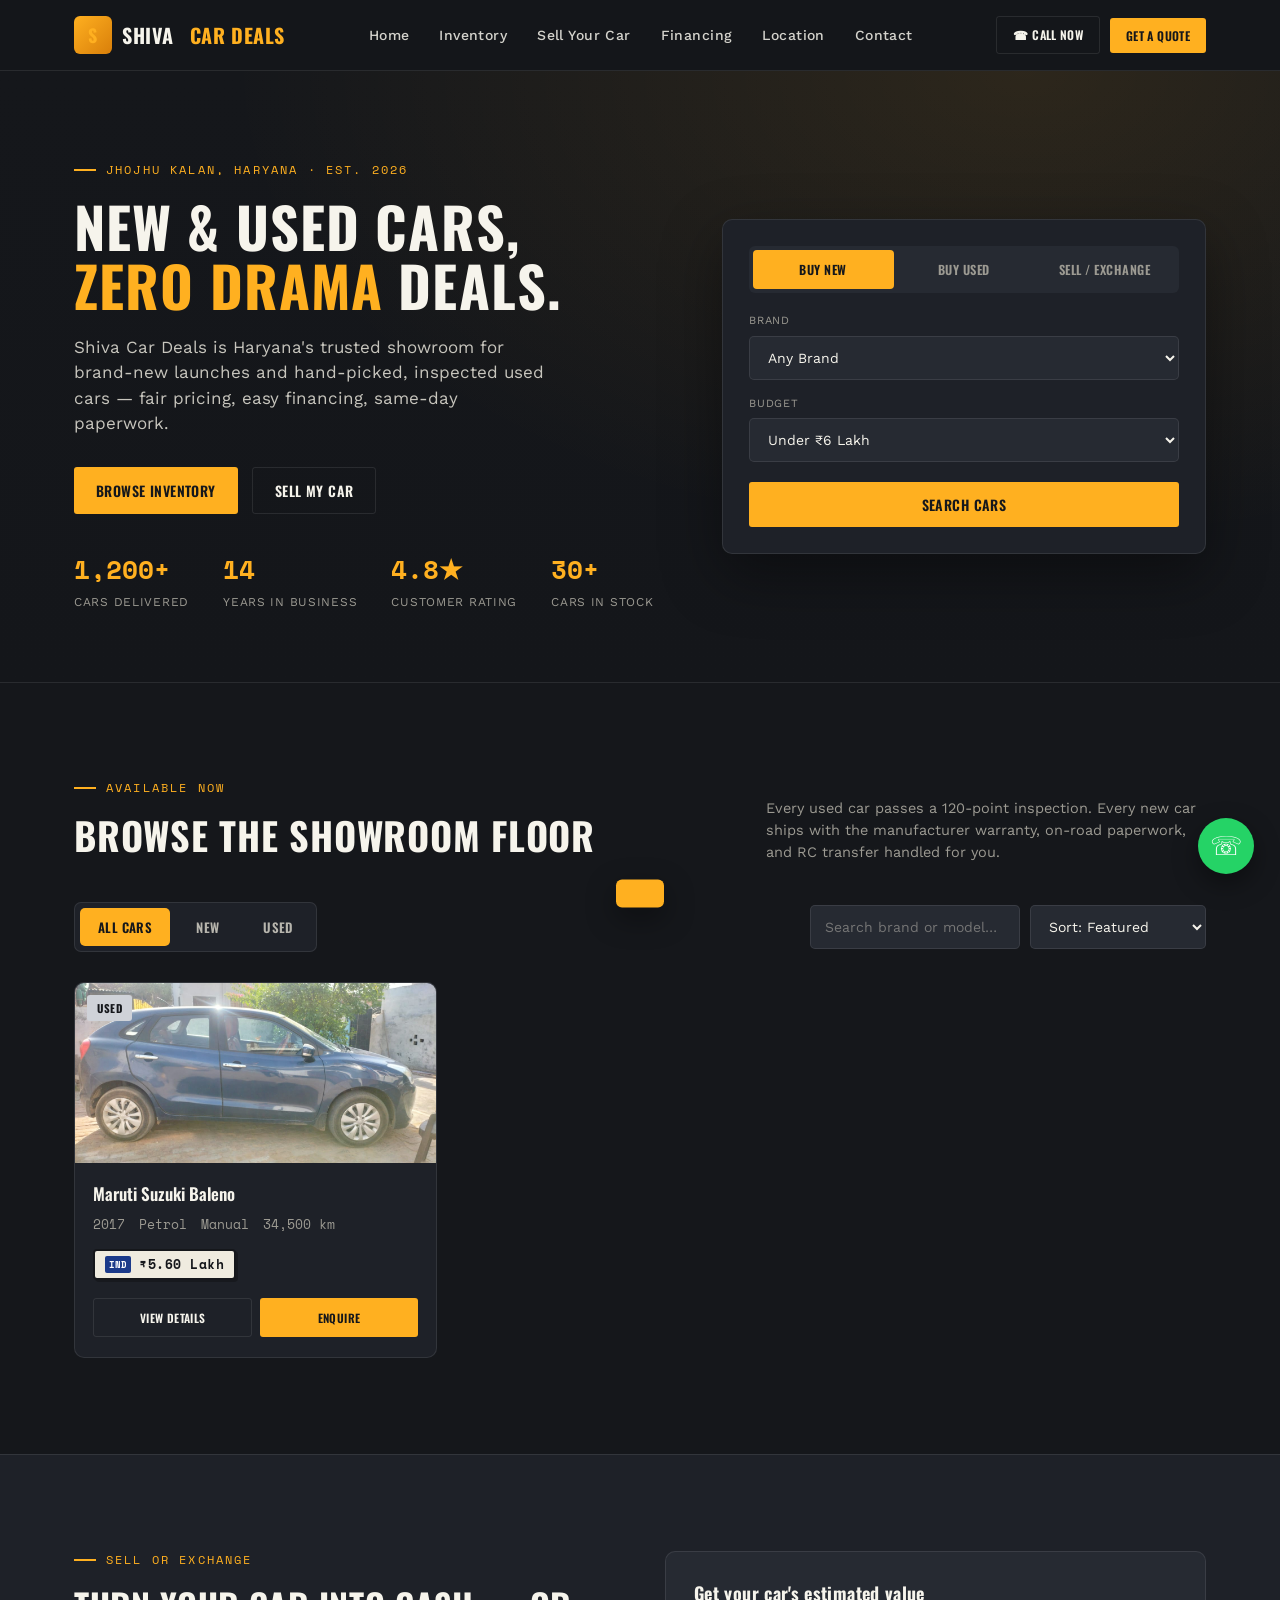
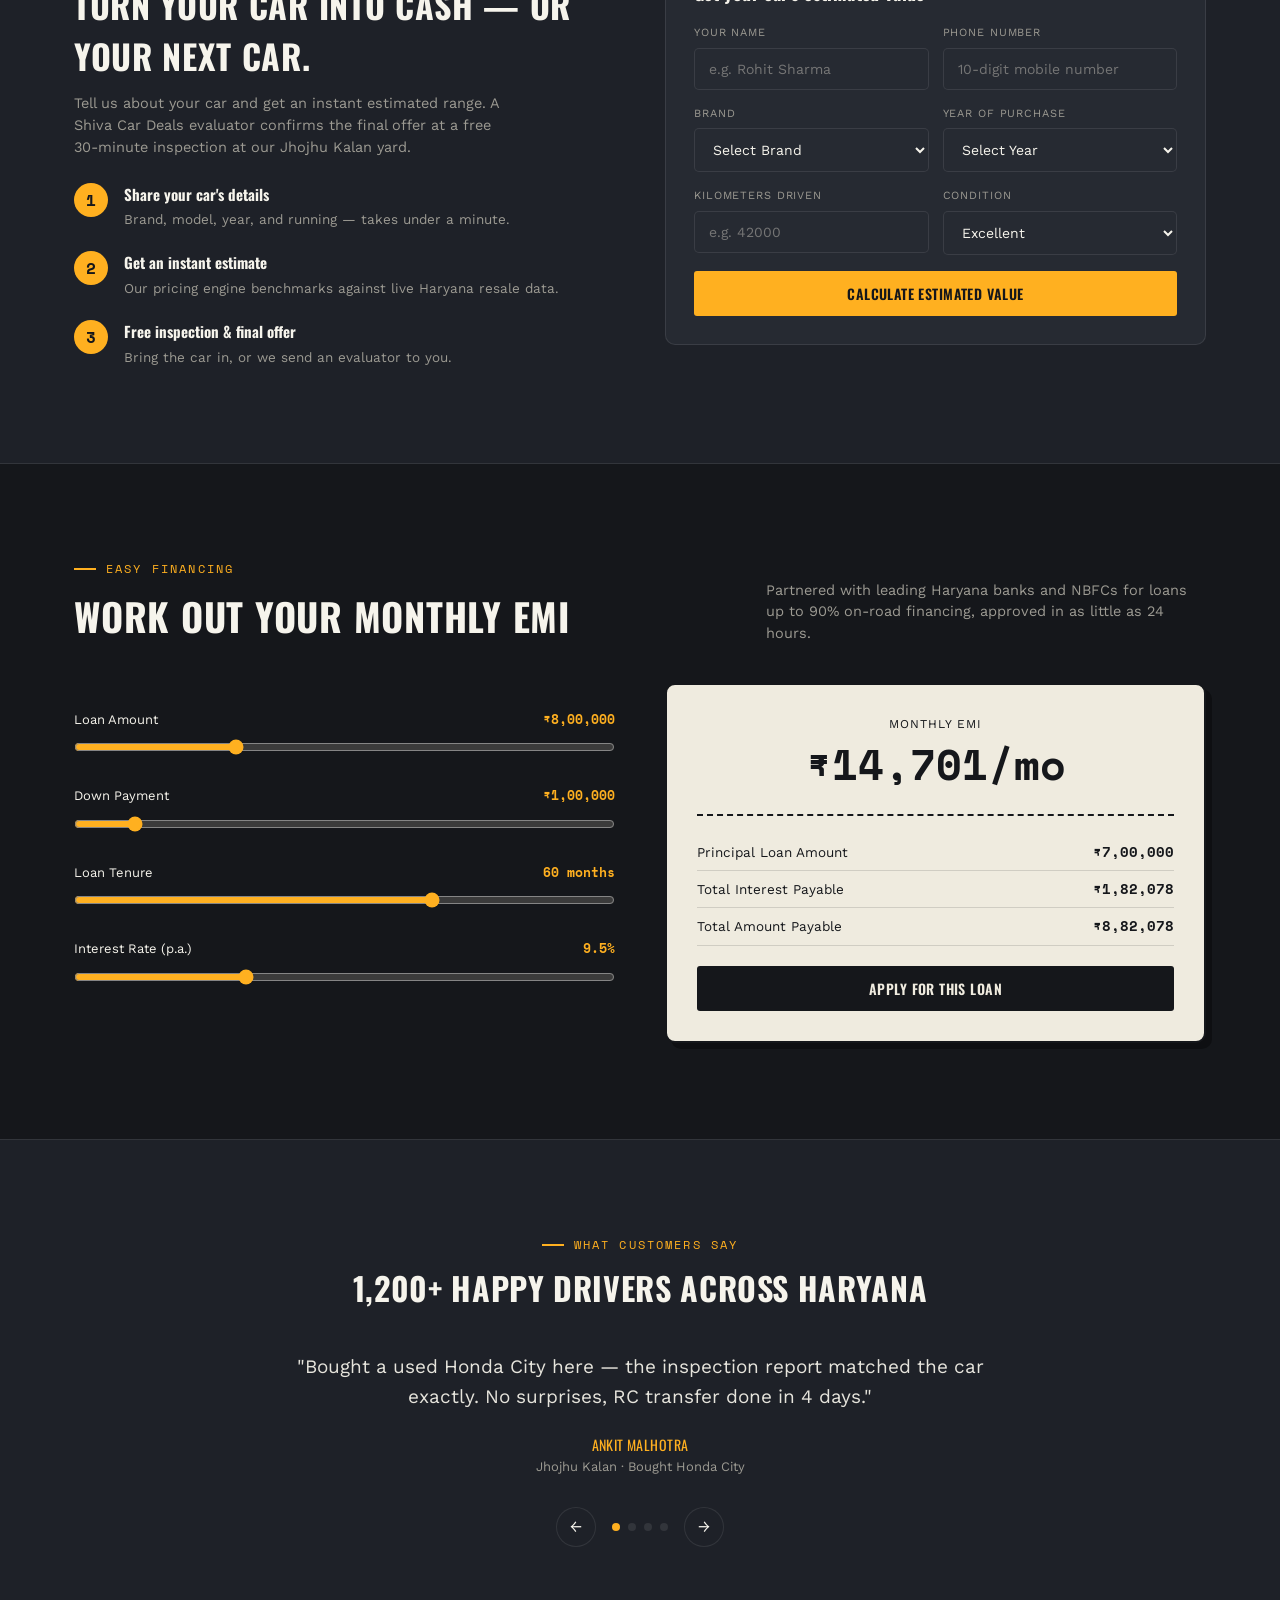
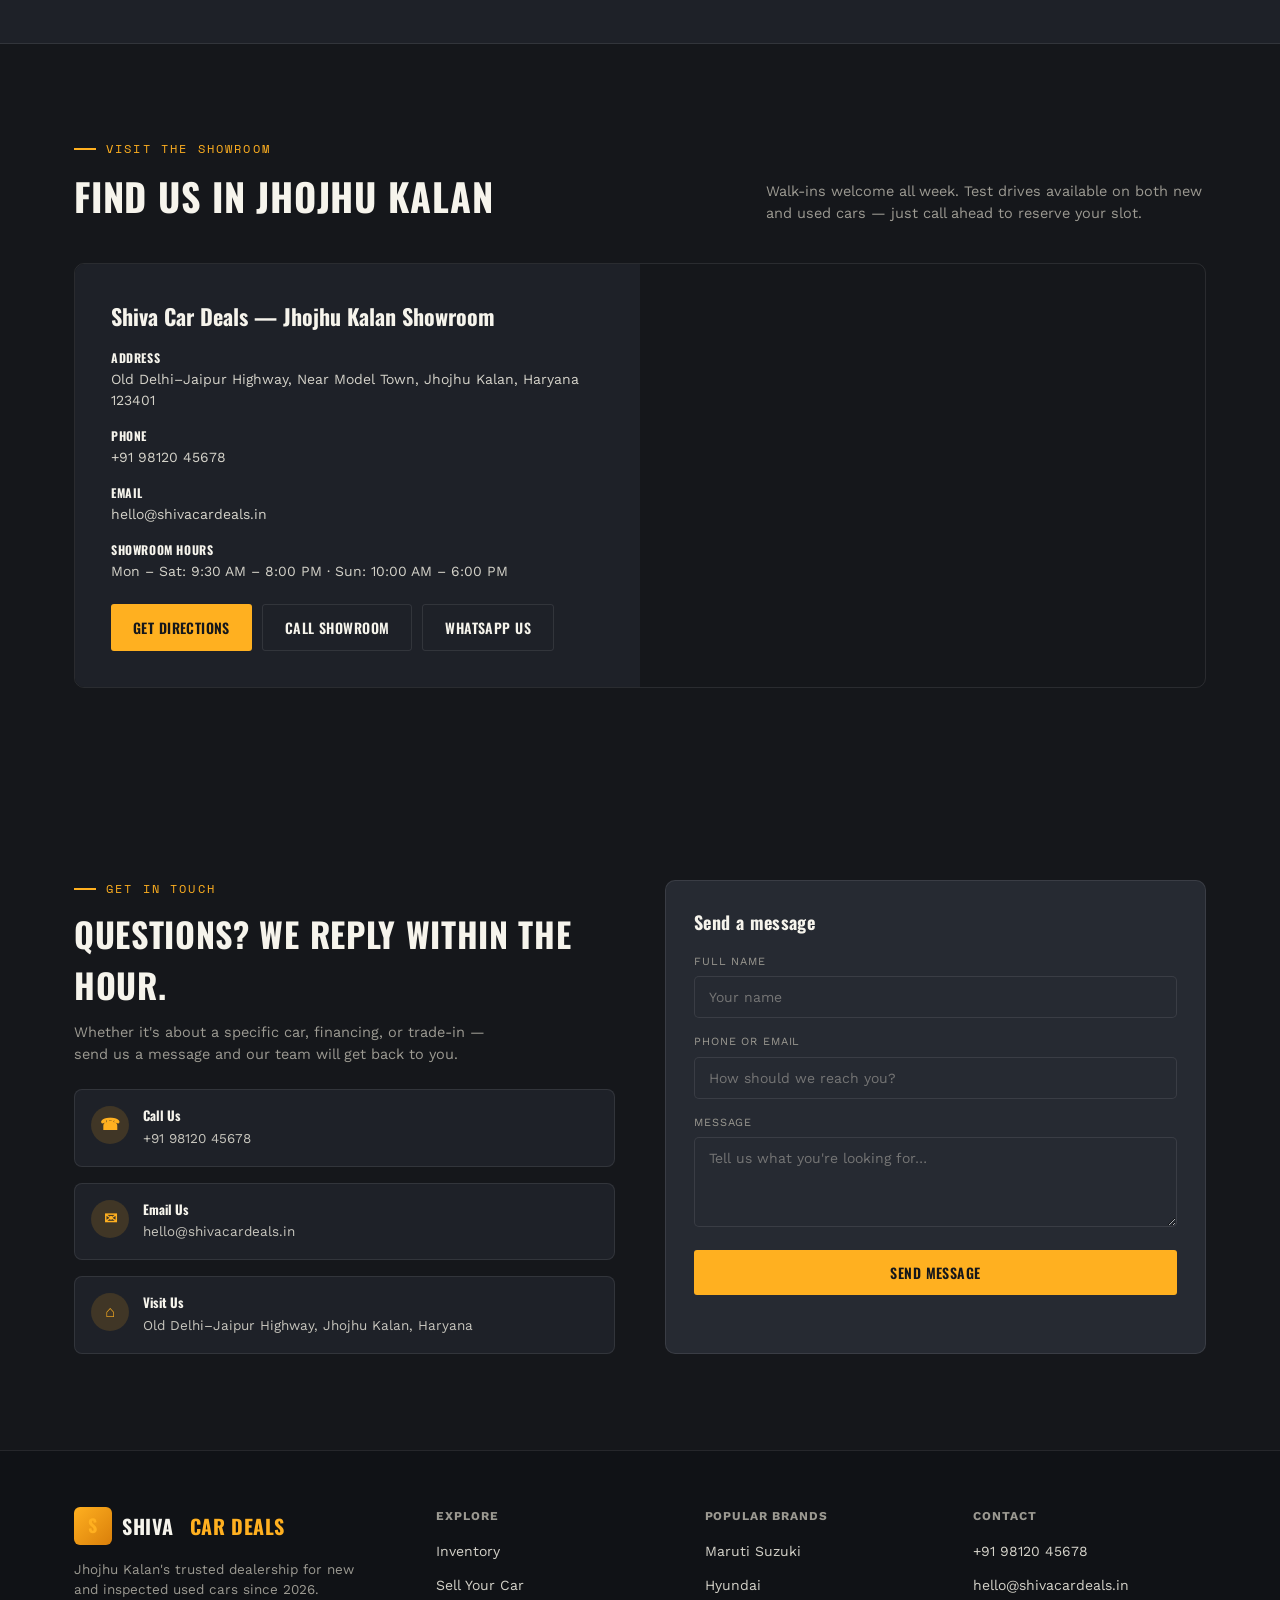
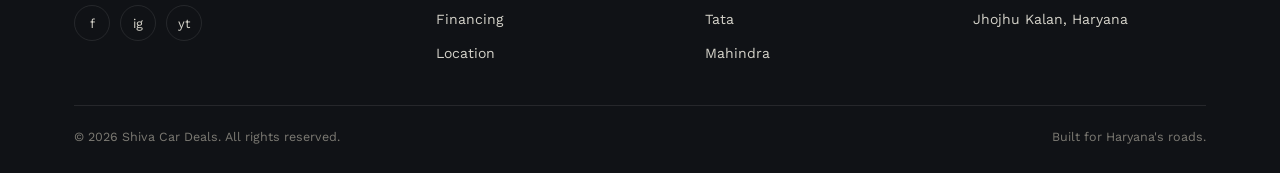
==== commit 097572cb: "NAME" ====
--- a/index.html
+++ b/index.html
@@ -3,7 +3,7 @@
 <head>
 <meta charset="UTF-8">
 <meta name="viewport" content="width=device-width, initial-scale=1.0">
-<title>Shiva Car Deals — New & Used Cars in Rewari, Haryana</title>
+<title>Shiva Car Deals — New & Used Cars in Jhojhu Kalan, Haryana</title>
 <link rel="stylesheet" href="assets/css/styles.css">
 </head>
 <body>
@@ -37,7 +37,7 @@
 <section class="hero" id="home">
   <div class="wrap hero-grid">
     <div>
-      <div class="eyebrow">Rewari, Haryana · Est. 2011</div>
+      <div class="eyebrow">Jhojhu Kalan, Haryana · Est. 2026</div>
       <h1>New &amp; used cars,<br><em>zero drama</em> deals.</h1>
       <p class="lead">Shiva Car Deals is Haryana's trusted showroom for brand-new launches and hand-picked, inspected used cars — fair pricing, easy financing, same-day paperwork.</p>
       <div class="hero-actions">
@@ -122,7 +122,7 @@
     <div>
       <div class="eyebrow">Sell or Exchange</div>
       <h2 style="font-size:clamp(24px,3vw,34px); margin-top:10px;">Turn your car into cash — or your next car.</h2>
-      <p style="color:#9c9a92; margin-top:12px; font-size:14.5px; max-width:440px;">Tell us about your car and get an instant estimated range. A Shiva Car Deals evaluator confirms the final offer at a free 30-minute inspection at our Rewari yard.</p>
+      <p style="color:#9c9a92; margin-top:12px; font-size:14.5px; max-width:440px;">Tell us about your car and get an instant estimated range. A Shiva Car Deals evaluator confirms the final offer at a free 30-minute inspection at our Jhojhu Kalan yard.</p>
       <div class="sell-steps">
         <div class="sell-step">
           <div class="num mono">1</div>
@@ -256,7 +256,7 @@
     <div class="testi-wrap">
       <div class="testi-slide active">
         <p>"Bought a used Honda City here — the inspection report matched the car exactly. No surprises, RC transfer done in 4 days."</p>
-        <div class="who">Ankit Malhotra <span>Rewari · Bought Honda City</span></div>
+        <div class="who">Ankit Malhotra <span>Jhojhu Kalan · Bought Honda City</span></div>
       </div>
       <div class="testi-slide">
         <p>"Sold my old Baleno through their exchange program and drove home a new Creta the same evening. Genuinely smooth process."</p>
@@ -268,7 +268,7 @@
       </div>
       <div class="testi-slide">
         <p>"Straightforward negotiation, no hidden charges at billing. This is my second car from Shiva Car Deals."</p>
-        <div class="who">Meenakshi Chauhan <span>Rewari · Bought Swift</span></div>
+        <div class="who">Meenakshi Chauhan <span>Jhojhu Kalan · Bought Swift</span></div>
       </div>
       <div class="testi-controls">
         <button id="testiPrev" aria-label="Previous testimonial">←</button>
@@ -285,14 +285,14 @@
     <div class="sec-head">
       <div>
         <div class="eyebrow">Visit the Showroom</div>
-        <h2>Find us in Rewari</h2>
+        <h2>Find us in Jhojhu Kalan</h2>
       </div>
       <p>Walk-ins welcome all week. Test drives available on both new and used cars — just call ahead to reserve your slot.</p>
     </div>
     <div class="loc-grid">
       <div class="loc-info">
-        <h3>Shiva Car Deals — Rewari Showroom</h3>
-        <div class="loc-line"><div><b>Address</b>Old Delhi–Jaipur Highway, Near Model Town, Rewari, Haryana 123401</div></div>
+        <h3>Shiva Car Deals — Jhojhu Kalan Showroom</h3>
+        <div class="loc-line"><div><b>Address</b>Old Delhi–Jaipur Highway, Near Model Town, Jhojhu Kalan, Haryana 123401</div></div>
         <div class="loc-line"><div><b>Phone</b>+91 98120 45678</div></div>
         <div class="loc-line"><div><b>Email</b>hello@shivacardeals.in</div></div>
         <div class="loc-line"><div><b>Showroom Hours</b>Mon – Sat: 9:30 AM – 8:00 PM · Sun: 10:00 AM – 6:00 PM</div></div>
@@ -303,7 +303,7 @@
         </div>
       </div>
       <iframe class="map-frame" id="mapFrame"
-        src="https://www.google.com/maps?q=Model+Town,+Rewari,+Haryana&output=embed"
+        src="https://www.google.com/maps?q=Model+Town,+Jhojhu Kalan,+Haryana&output=embed"
         loading="lazy" referrerpolicy="no-referrer-when-downgrade" title="Shiva Car Deals location map"></iframe>
     </div>
   </div>
@@ -319,7 +319,7 @@
       <div class="contact-card-list">
         <div class="contact-item"><div class="ic">☎</div><div><b style="display:block;font-family:'Oswald';font-size:13px;">Call Us</b><span style="font-size:13.5px;color:#c7c5bd;"><a href="tel:+919812045678">+91 98120 45678</a></span></div></div>
         <div class="contact-item"><div class="ic">✉</div><div><b style="display:block;font-family:'Oswald';font-size:13px;">Email Us</b><span style="font-size:13.5px;color:#c7c5bd;"><a href="mailto:hello@shivacardeals.in">hello@shivacardeals.in</a></span></div></div>
-        <div class="contact-item"><div class="ic">⌂</div><div><b style="display:block;font-family:'Oswald';font-size:13px;">Visit Us</b><span style="font-size:13.5px;color:#c7c5bd;">Old Delhi–Jaipur Highway, Rewari, Haryana</span></div></div>
+        <div class="contact-item"><div class="ic">⌂</div><div><b style="display:block;font-family:'Oswald';font-size:13px;">Visit Us</b><span style="font-size:13.5px;color:#c7c5bd;">Old Delhi–Jaipur Highway, Jhojhu Kalan, Haryana</span></div></div>
       </div>
     </div>
     <div class="form-card">
@@ -343,7 +343,7 @@
     <div class="footer-grid">
       <div>
         <div class="logo" style="margin-bottom:14px;"><span class="logo-badge">S</span>SHIVA<span>&nbsp;CAR&nbsp;DEALS</span></div>
-        <p style="font-size:13.5px; color:#9c9a92; max-width:280px;">Rewari's trusted dealership for new and inspected used cars since 2011.</p>
+        <p style="font-size:13.5px; color:#9c9a92; max-width:280px;">Jhojhu Kalan's trusted dealership for new and inspected used cars since 2026.</p>
         <div class="social-row">
           <a href="https://www.facebook.com" target="_blank" rel="noopener" aria-label="Facebook">f</a>
           <a href="https://www.instagram.com" target="_blank" rel="noopener" aria-label="Instagram">ig</a>
@@ -373,7 +373,7 @@
         <ul>
           <li><a href="tel:+919812045678">+91 98120 45678</a></li>
           <li><a href="mailto:hello@shivacardeals.in">hello@shivacardeals.in</a></li>
-          <li><a href="#location" class="nav-link">Rewari, Haryana</a></li>
+          <li><a href="#location" class="nav-link">Jhojhu Kalan, Haryana</a></li>
         </ul>
       </div>
     </div>
@@ -498,7 +498,7 @@
 
 // populate year dropdown for valuation form
 const valYearSelect = document.getElementById('valYear');
-for(let y=2026; y>=2011; y--){
+for(let y=2026; y>=2026; y--){
   const opt = document.createElement('option'); opt.value=y; opt.textContent=y; valYearSelect.appendChild(opt);
 }
 
@@ -786,7 +786,7 @@
 
 /* directions button */
 function getDirections(){
-  window.open('https://www.google.com/maps/dir/?api=1&destination=Model+Town,+Rewari,+Haryana', '_blank');
+  window.open('https://www.google.com/maps/dir/?api=1&destination=Model+Town,+Jhojhu Kalan,+Haryana', '_blank');
 }
 
 /* back to top */
